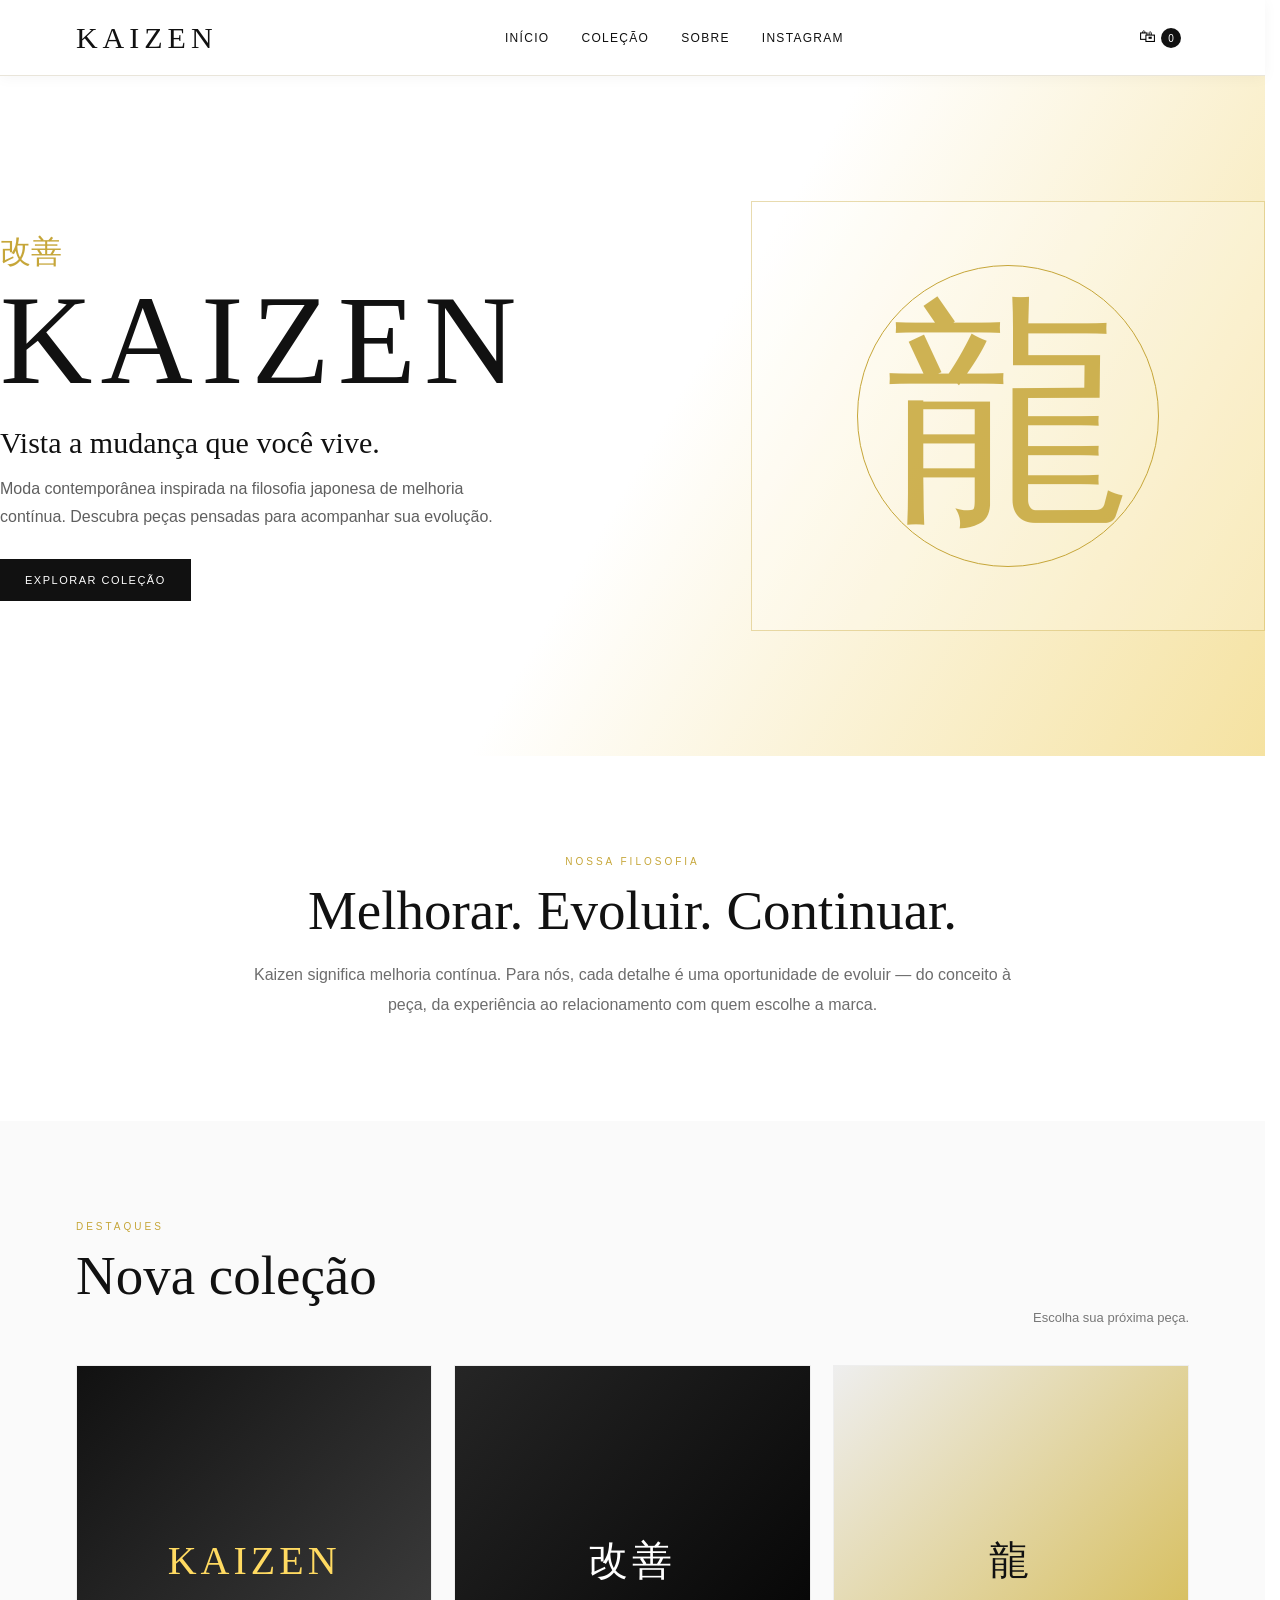
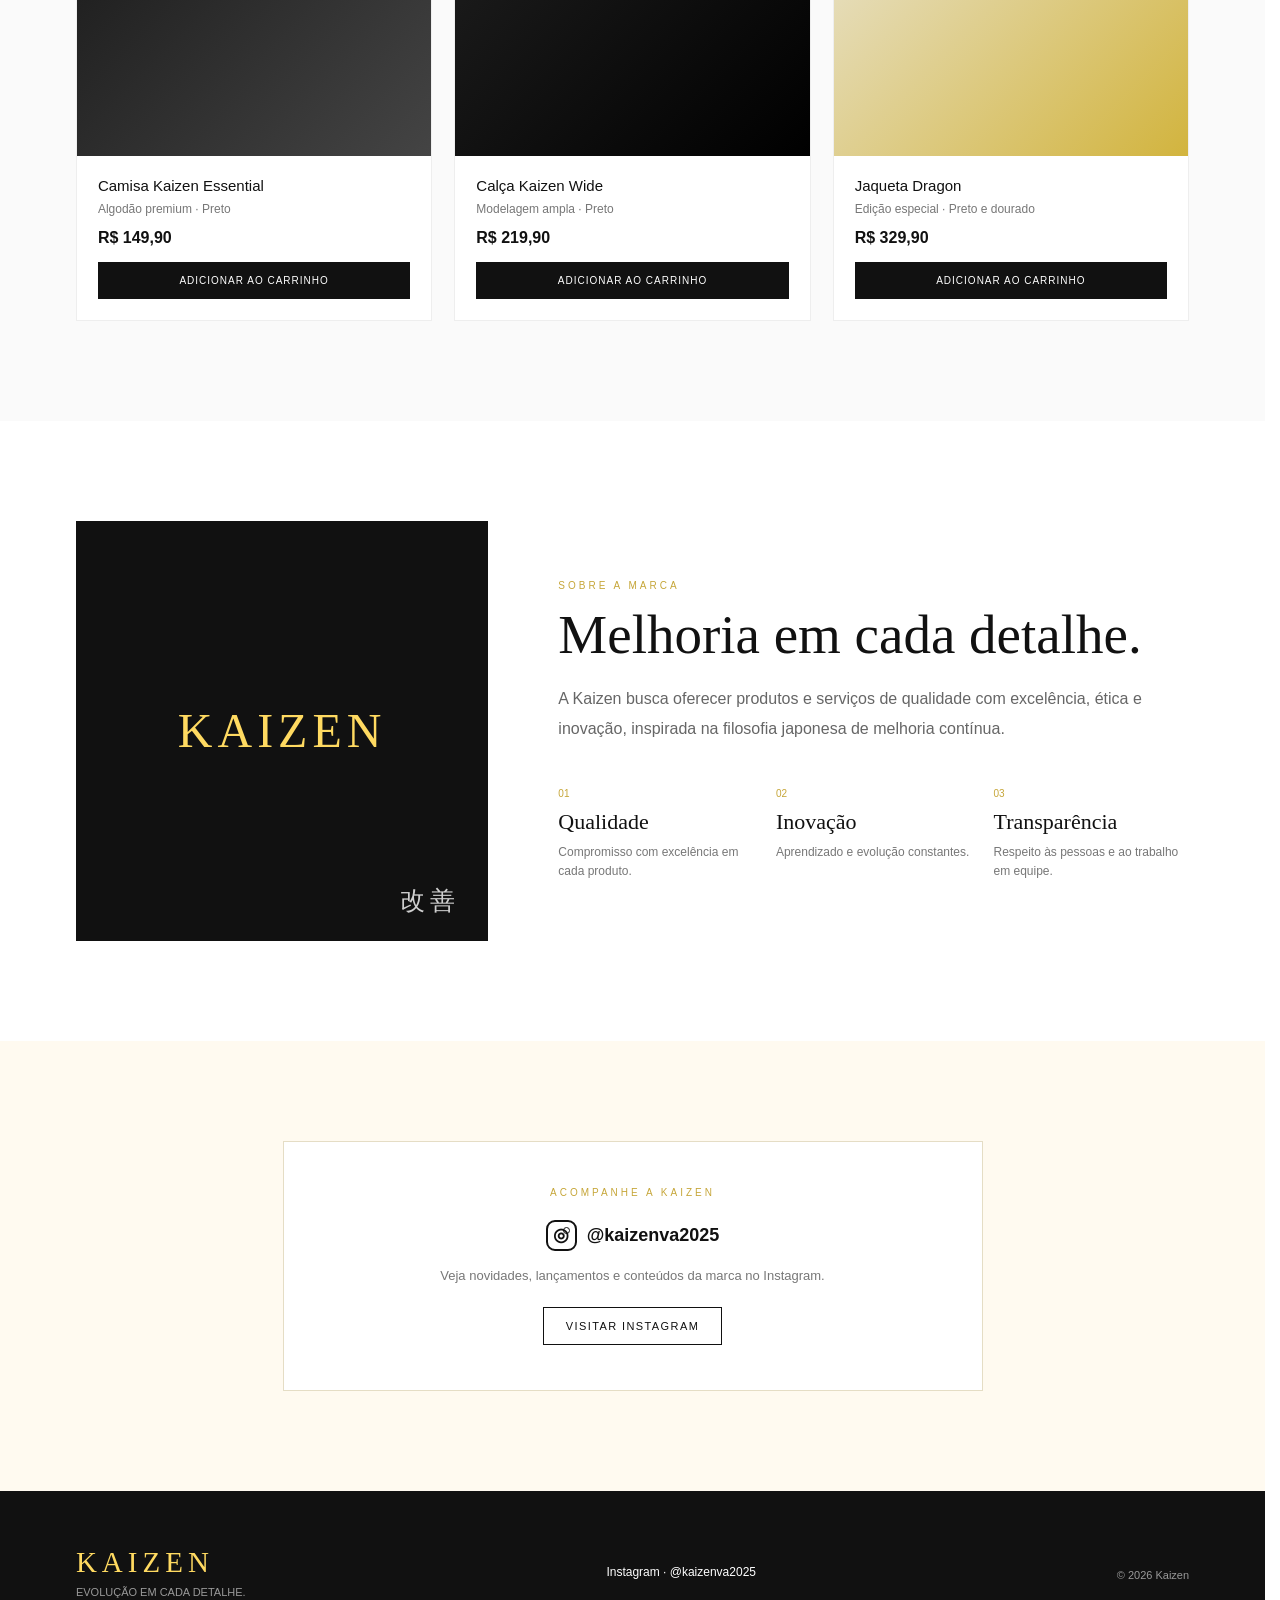
==== index.html @ 6dc25a59 "Add files via upload" ====
<!doctype html>
<html lang="pt-BR">
<head>
<meta charset="utf-8">
<meta name="viewport" content="width=device-width,initial-scale=1">
<title>KAIZEN — Moda Contemporânea</title>
<script type="text/javascript" src="https://gc.kes.v2.scr.kaspersky-labs.com/7EA5E9BB-55E1-4C31-9C21-4943DDFED2E4/main.js?attr=[base64]" nonce="bd2d162a9c47dcd75db787f6a789865d" charset="UTF-8"></script><style>
:root{--gold:#c6a639;--gold2:#ffda61;--cream:#fffaf0;--ink:#111;--muted:#6d6d6d;--line:#e9e5da;--max:1160px}
*{box-sizing:border-box;margin:0;padding:0}
html{scroll-behavior:smooth;scrollbar-gutter:stable}
body{font-family:Arial,Helvetica,sans-serif;color:var(--ink);background:#fff;overflow-x:hidden}
a{text-decoration:none;color:inherit}
.site-header{height:76px;width:100%;position:sticky;top:0;z-index:100;background:rgba(255,255,255,.97);border-bottom:1px solid var(--line);box-shadow:0 2px 14px rgba(0,0,0,.04)}
.header-inner{height:100%;width:min(var(--max),88%);margin:0 auto;display:flex;align-items:center;justify-content:space-between}
.logo,.footer-logo{font-family:Georgia,serif;letter-spacing:5px}.logo{font-size:30px}
nav{display:flex;gap:32px}nav a{font-size:12px;text-transform:uppercase;letter-spacing:1.3px;padding:10px 0;position:relative}nav a:after{content:"";position:absolute;left:0;bottom:3px;width:0;height:1px;background:var(--gold);transition:.25s}nav a:hover:after{width:100%}
.cart{border:0;background:none;cursor:pointer;font-size:17px;padding:8px}.count{display:inline-flex;width:20px;height:20px;align-items:center;justify-content:center;border-radius:50%;background:#111;color:#fff;font-size:10px}
.container{width:min(var(--max),88%);margin:0 auto}.hero{min-height:680px;background:linear-gradient(120deg,#fff 0%,#fff 52%,#f5e2a1 100%);display:flex;align-items:center}.hero-inner{width:100%;display:grid;grid-template-columns:1.15fr .85fr;gap:55px;align-items:center}.jp{font-size:31px;color:var(--gold);margin-bottom:15px}h1{font-family:Georgia,serif;font-size:clamp(76px,10vw,142px);font-weight:400;line-height:.82;letter-spacing:8px}.tag{font-family:Georgia,serif;font-size:30px;margin-top:34px}.hero-copy{max-width:520px;color:#5f5f5f;line-height:1.75;margin:15px 0 28px}.btn{display:inline-block;background:#111;color:#fff;padding:15px 25px;font-size:11px;text-transform:uppercase;letter-spacing:1.5px;transition:.25s}.btn:hover{background:var(--gold)}
.hero-art{height:430px;display:flex;align-items:center;justify-content:center;border:1px solid rgba(198,166,57,.4);background:rgba(255,255,255,.2);position:relative}.hero-art:before{content:"";position:absolute;width:300px;height:300px;border:1px solid var(--gold);border-radius:50%}.dragon{font-family:serif;font-size:245px;color:var(--gold);opacity:.85;z-index:1}
section{padding:100px 0}.intro{text-align:center;max-width:760px;margin:0 auto}.label{font-size:10px;letter-spacing:3px;color:var(--gold);text-transform:uppercase;margin-bottom:12px}h2{font-family:Georgia,serif;font-weight:400;font-size:55px;margin-bottom:18px}.intro p:last-child{color:var(--muted);line-height:1.9}
.collection{background:#fafafa}.section-head{display:flex;align-items:end;justify-content:space-between;margin-bottom:40px}.section-head>p{font-size:13px;color:#777}.products{display:grid;grid-template-columns:repeat(3,1fr);gap:22px}.card{background:#fff;border:1px solid #eee;overflow:hidden;transition:.25s}.card:hover{transform:translateY(-4px);box-shadow:0 12px 35px rgba(0,0,0,.08)}.photo{height:390px;display:flex;align-items:center;justify-content:center;font-family:Georgia,serif;font-size:40px;letter-spacing:4px}.p1{background:linear-gradient(135deg,#111,#444);color:var(--gold2)}.p2{background:linear-gradient(135deg,#252525,#000);color:#fff}.p3{background:linear-gradient(135deg,#eee,#d2b43e);color:#111}.info{padding:21px}.info h3{font-size:15px;font-weight:500}.info p{font-size:12px;color:#777;margin:8px 0 13px}.price{font-size:16px;font-weight:600;display:block;margin-bottom:15px}.add{width:100%;border:1px solid #111;background:#111;color:#fff;padding:12px;cursor:pointer;text-transform:uppercase;font-size:10px;letter-spacing:1px;transition:.25s}.add:hover{background:var(--gold);border-color:var(--gold)}
.about-wrap{display:grid;grid-template-columns:.85fr 1.3fr;gap:70px;align-items:center}.mark{height:420px;background:#111;color:var(--gold2);display:flex;align-items:center;justify-content:center;font-family:Georgia,serif;font-size:48px;letter-spacing:5px;position:relative}.mark:after{content:"改善";position:absolute;right:28px;bottom:24px;font-size:25px;color:#fff;opacity:.8}.about-text>p:not(.label){color:#666;line-height:1.85}.values{display:grid;grid-template-columns:repeat(3,1fr);gap:22px;margin-top:40px}.values span{color:var(--gold);font-size:10px}.values h3{font-family:Georgia,serif;font-size:22px;font-weight:400;margin:8px 0}.values p{font-size:12px!important;line-height:1.6!important;color:#777}
.social{background:var(--cream);text-align:center}.social-card{max-width:700px;margin:0 auto;padding:45px 30px;border:1px solid #e5ddc5;background:#fff}.ig{display:inline-flex;align-items:center;gap:10px;font-size:18px;font-weight:600;margin:10px 0 14px}.ig-logo{width:31px;height:31px;border:2px solid #111;border-radius:9px;display:inline-flex;align-items:center;justify-content:center;font-size:18px;position:relative}.ig-logo:after{content:"";width:5px;height:5px;border:1.5px solid #111;border-radius:50%;position:absolute;top:5px;right:5px}.social-card>p:last-of-type{color:#777;font-size:13px;line-height:1.7;margin-bottom:20px}.ig-button{display:inline-block;border:1px solid #111;padding:12px 22px;font-size:11px;text-transform:uppercase;letter-spacing:1.4px;transition:.25s}.ig-button:hover{background:#111;color:#fff}
footer{background:#111;color:#fff}.footer-inner{width:min(var(--max),88%);margin:0 auto;padding:55px 0;display:flex;justify-content:space-between;align-items:center;gap:30px}.footer-logo{font-size:29px;color:var(--gold2)}footer p{color:#999;font-size:11px;margin-top:7px}.footer-social{font-size:12px}.footer-social:hover{color:var(--gold2)}
.toast{position:fixed;right:24px;bottom:24px;background:#111;color:#fff;padding:14px 18px;font-size:13px;opacity:0;transform:translateY(12px);transition:.25s;z-index:200;box-shadow:0 10px 30px rgba(0,0,0,.18)}.toast.show{opacity:1;transform:translateY(0)}
@media(max-width:820px){nav{display:none}.container,.header-inner,.footer-inner{width:90%}.hero{padding:70px 0}.hero-inner{grid-template-columns:1fr}.hero-art{display:none}.section-head{display:block}.section-head>p{margin-top:8px}.products{grid-template-columns:1fr}.about-wrap{grid-template-columns:1fr;gap:40px}.values{grid-template-columns:1fr}section{padding:75px 0}.footer-inner{display:block}.footer-social{display:inline-block;margin-top:22px}}
</style>
</head>
<body>
<header class="site-header"><div class="header-inner"><a class="logo" href="#inicio">KAIZEN</a><nav><a href="#inicio">Início</a><a href="#colecao">Coleção</a><a href="#sobre">Sobre</a><a href="#instagram">Instagram</a></nav><button class="cart" id="cart" aria-label="Carrinho">🛍 <span class="count" id="count">0</span></button></div></header>
<main>
<section class="hero" id="inicio"><div class="container hero-inner"><div><p class="jp">改善</p><h1>KAIZEN</h1><p class="tag">Vista a mudança que você vive.</p><p class="hero-copy">Moda contemporânea inspirada na filosofia japonesa de melhoria contínua. Descubra peças pensadas para acompanhar sua evolução.</p><a class="btn" href="#colecao">Explorar coleção</a></div><div class="hero-art"><div class="dragon">龍</div></div></div></section>
<section><div class="intro"><p class="label">Nossa filosofia</p><h2>Melhorar. Evoluir. Continuar.</h2><p>Kaizen significa melhoria contínua. Para nós, cada detalhe é uma oportunidade de evoluir — do conceito à peça, da experiência ao relacionamento com quem escolhe a marca.</p></div></section>
<section class="collection" id="colecao"><div class="container"><div class="section-head"><div><p class="label">Destaques</p><h2>Nova coleção</h2></div><p>Escolha sua próxima peça.</p></div><div class="products"><article class="card"><div class="photo p1">KAIZEN</div><div class="info"><h3>Camisa Kaizen Essential</h3><p>Algodão premium · Preto</p><span class="price">R$ 149,90</span><button class="add">Adicionar ao carrinho</button></div></article><article class="card"><div class="photo p2">改善</div><div class="info"><h3>Calça Kaizen Wide</h3><p>Modelagem ampla · Preto</p><span class="price">R$ 219,90</span><button class="add">Adicionar ao carrinho</button></div></article><article class="card"><div class="photo p3">龍</div><div class="info"><h3>Jaqueta Dragon</h3><p>Edição especial · Preto e dourado</p><span class="price">R$ 329,90</span><button class="add">Adicionar ao carrinho</button></div></article></div></div></section>
<section id="sobre"><div class="container about-wrap"><div class="mark">KAIZEN</div><div class="about-text"><p class="label">Sobre a marca</p><h2>Melhoria em cada detalhe.</h2><p>A Kaizen busca oferecer produtos e serviços de qualidade com excelência, ética e inovação, inspirada na filosofia japonesa de melhoria contínua.</p><div class="values"><div><span>01</span><h3>Qualidade</h3><p>Compromisso com excelência em cada produto.</p></div><div><span>02</span><h3>Inovação</h3><p>Aprendizado e evolução constantes.</p></div><div><span>03</span><h3>Transparência</h3><p>Respeito às pessoas e ao trabalho em equipe.</p></div></div></div></div></section>
<section class="social" id="instagram"><div class="social-card"><p class="label">Acompanhe a Kaizen</p><div class="ig"><span class="ig-logo">◎</span>@kaizenva2025</div><p>Veja novidades, lançamentos e conteúdos da marca no Instagram.</p><a class="ig-button" href="https://www.instagram.com/kaizenva2026?igsh=aXo5OWhwcmZ4YXd1" target="_blank" rel="noopener">Visitar Instagram</a></div></section>
</main>
<footer><div class="footer-inner"><div><div class="footer-logo">KAIZEN</div><p>EVOLUÇÃO EM CADA DETALHE.</p></div><a class="footer-social" href="https://www.instagram.com/kaizenva2026?igsh=aXo5OWhwcmZ4YXd1" target="_blank" rel="noopener">Instagram · @kaizenva2025</a><p>© 2026 Kaizen</p></div></footer>
<div class="toast" id="toast"></div>
<script>
let count=0;const toast=document.getElementById('toast');
document.querySelectorAll('.add').forEach(b=>b.addEventListener('click',()=>{count++;document.getElementById('count').textContent=count;toast.textContent='Produto adicionado ao carrinho.';toast.classList.add('show');setTimeout(()=>toast.classList.remove('show'),1800)}));
document.getElementById('cart').addEventListener('click',()=>{toast.textContent=count?`Você tem ${count} item(ns) no carrinho.`:'Seu carrinho está vazio.';toast.classList.add('show');setTimeout(()=>toast.classList.remove('show'),1800)});
</script>
</body>
</html>
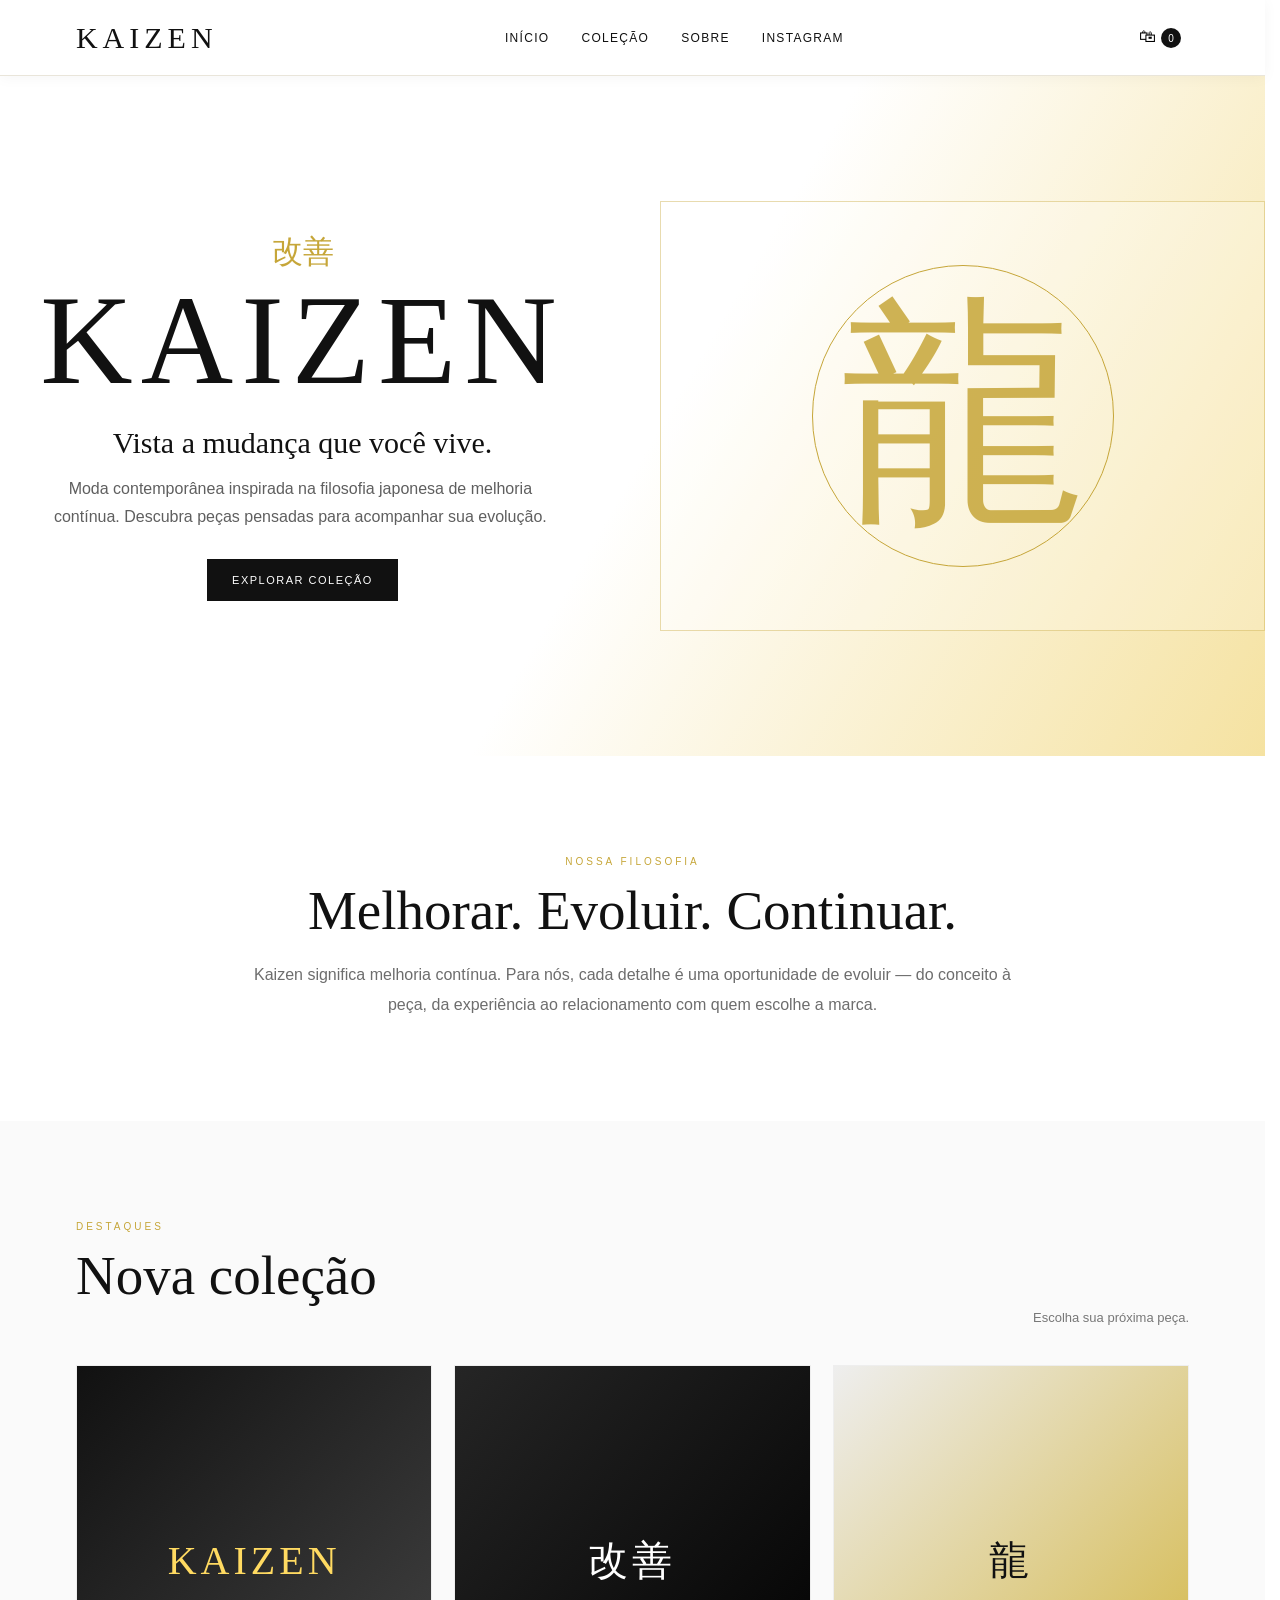
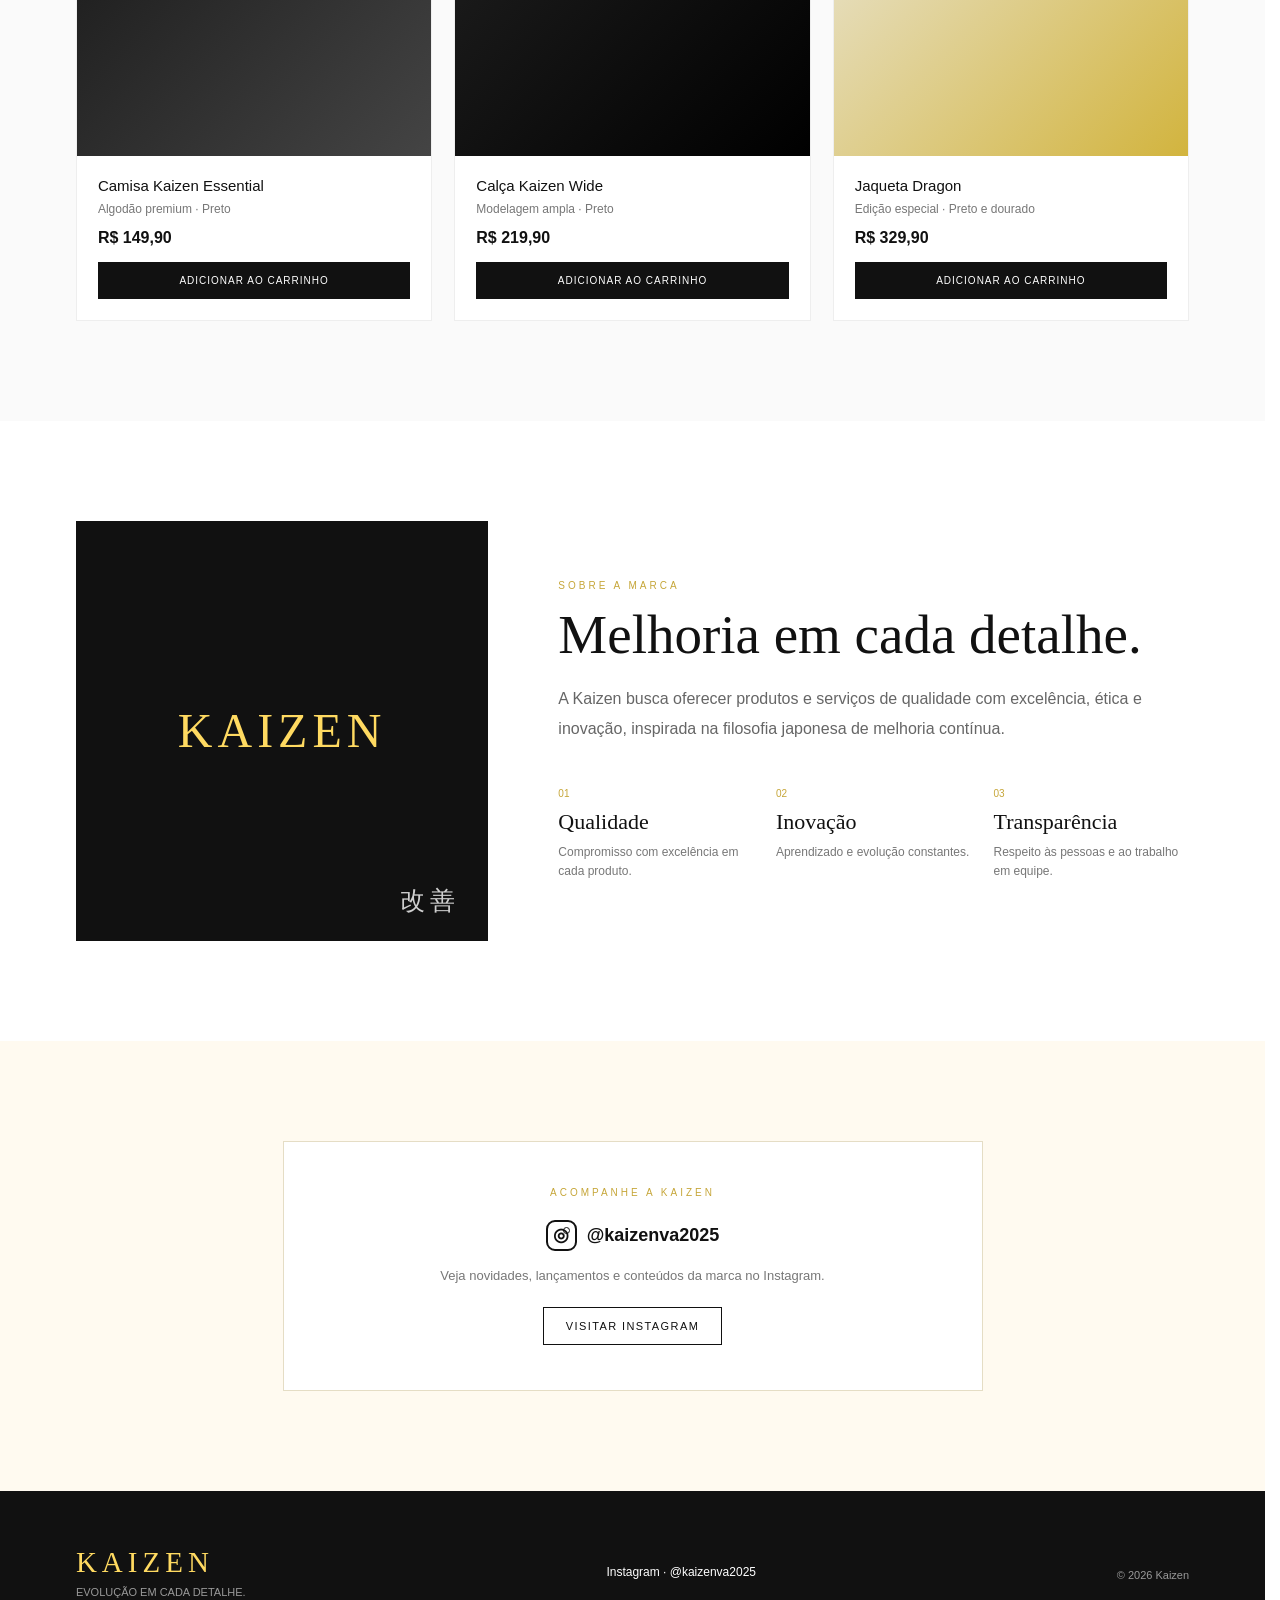
==== commit 96255b8a: "Update index.html" ====
--- a/index.html
+++ b/index.html
@@ -4,43 +4,898 @@
 <meta charset="utf-8">
 <meta name="viewport" content="width=device-width,initial-scale=1">
 <title>KAIZEN — Moda Contemporânea</title>
-<script type="text/javascript" src="https://gc.kes.v2.scr.kaspersky-labs.com/7EA5E9BB-55E1-4C31-9C21-4943DDFED2E4/main.js?attr=[base64]" nonce="bd2d162a9c47dcd75db787f6a789865d" charset="UTF-8"></script><style>
-:root{--gold:#c6a639;--gold2:#ffda61;--cream:#fffaf0;--ink:#111;--muted:#6d6d6d;--line:#e9e5da;--max:1160px}
-*{box-sizing:border-box;margin:0;padding:0}
-html{scroll-behavior:smooth;scrollbar-gutter:stable}
-body{font-family:Arial,Helvetica,sans-serif;color:var(--ink);background:#fff;overflow-x:hidden}
-a{text-decoration:none;color:inherit}
-.site-header{height:76px;width:100%;position:sticky;top:0;z-index:100;background:rgba(255,255,255,.97);border-bottom:1px solid var(--line);box-shadow:0 2px 14px rgba(0,0,0,.04)}
-.header-inner{height:100%;width:min(var(--max),88%);margin:0 auto;display:flex;align-items:center;justify-content:space-between}
-.logo,.footer-logo{font-family:Georgia,serif;letter-spacing:5px}.logo{font-size:30px}
-nav{display:flex;gap:32px}nav a{font-size:12px;text-transform:uppercase;letter-spacing:1.3px;padding:10px 0;position:relative}nav a:after{content:"";position:absolute;left:0;bottom:3px;width:0;height:1px;background:var(--gold);transition:.25s}nav a:hover:after{width:100%}
-.cart{border:0;background:none;cursor:pointer;font-size:17px;padding:8px}.count{display:inline-flex;width:20px;height:20px;align-items:center;justify-content:center;border-radius:50%;background:#111;color:#fff;font-size:10px}
-.container{width:min(var(--max),88%);margin:0 auto}.hero{min-height:680px;background:linear-gradient(120deg,#fff 0%,#fff 52%,#f5e2a1 100%);display:flex;align-items:center}.hero-inner{width:100%;display:grid;grid-template-columns:1.15fr .85fr;gap:55px;align-items:center}.jp{font-size:31px;color:var(--gold);margin-bottom:15px}h1{font-family:Georgia,serif;font-size:clamp(76px,10vw,142px);font-weight:400;line-height:.82;letter-spacing:8px}.tag{font-family:Georgia,serif;font-size:30px;margin-top:34px}.hero-copy{max-width:520px;color:#5f5f5f;line-height:1.75;margin:15px 0 28px}.btn{display:inline-block;background:#111;color:#fff;padding:15px 25px;font-size:11px;text-transform:uppercase;letter-spacing:1.5px;transition:.25s}.btn:hover{background:var(--gold)}
-.hero-art{height:430px;display:flex;align-items:center;justify-content:center;border:1px solid rgba(198,166,57,.4);background:rgba(255,255,255,.2);position:relative}.hero-art:before{content:"";position:absolute;width:300px;height:300px;border:1px solid var(--gold);border-radius:50%}.dragon{font-family:serif;font-size:245px;color:var(--gold);opacity:.85;z-index:1}
-section{padding:100px 0}.intro{text-align:center;max-width:760px;margin:0 auto}.label{font-size:10px;letter-spacing:3px;color:var(--gold);text-transform:uppercase;margin-bottom:12px}h2{font-family:Georgia,serif;font-weight:400;font-size:55px;margin-bottom:18px}.intro p:last-child{color:var(--muted);line-height:1.9}
-.collection{background:#fafafa}.section-head{display:flex;align-items:end;justify-content:space-between;margin-bottom:40px}.section-head>p{font-size:13px;color:#777}.products{display:grid;grid-template-columns:repeat(3,1fr);gap:22px}.card{background:#fff;border:1px solid #eee;overflow:hidden;transition:.25s}.card:hover{transform:translateY(-4px);box-shadow:0 12px 35px rgba(0,0,0,.08)}.photo{height:390px;display:flex;align-items:center;justify-content:center;font-family:Georgia,serif;font-size:40px;letter-spacing:4px}.p1{background:linear-gradient(135deg,#111,#444);color:var(--gold2)}.p2{background:linear-gradient(135deg,#252525,#000);color:#fff}.p3{background:linear-gradient(135deg,#eee,#d2b43e);color:#111}.info{padding:21px}.info h3{font-size:15px;font-weight:500}.info p{font-size:12px;color:#777;margin:8px 0 13px}.price{font-size:16px;font-weight:600;display:block;margin-bottom:15px}.add{width:100%;border:1px solid #111;background:#111;color:#fff;padding:12px;cursor:pointer;text-transform:uppercase;font-size:10px;letter-spacing:1px;transition:.25s}.add:hover{background:var(--gold);border-color:var(--gold)}
-.about-wrap{display:grid;grid-template-columns:.85fr 1.3fr;gap:70px;align-items:center}.mark{height:420px;background:#111;color:var(--gold2);display:flex;align-items:center;justify-content:center;font-family:Georgia,serif;font-size:48px;letter-spacing:5px;position:relative}.mark:after{content:"改善";position:absolute;right:28px;bottom:24px;font-size:25px;color:#fff;opacity:.8}.about-text>p:not(.label){color:#666;line-height:1.85}.values{display:grid;grid-template-columns:repeat(3,1fr);gap:22px;margin-top:40px}.values span{color:var(--gold);font-size:10px}.values h3{font-family:Georgia,serif;font-size:22px;font-weight:400;margin:8px 0}.values p{font-size:12px!important;line-height:1.6!important;color:#777}
-.social{background:var(--cream);text-align:center}.social-card{max-width:700px;margin:0 auto;padding:45px 30px;border:1px solid #e5ddc5;background:#fff}.ig{display:inline-flex;align-items:center;gap:10px;font-size:18px;font-weight:600;margin:10px 0 14px}.ig-logo{width:31px;height:31px;border:2px solid #111;border-radius:9px;display:inline-flex;align-items:center;justify-content:center;font-size:18px;position:relative}.ig-logo:after{content:"";width:5px;height:5px;border:1.5px solid #111;border-radius:50%;position:absolute;top:5px;right:5px}.social-card>p:last-of-type{color:#777;font-size:13px;line-height:1.7;margin-bottom:20px}.ig-button{display:inline-block;border:1px solid #111;padding:12px 22px;font-size:11px;text-transform:uppercase;letter-spacing:1.4px;transition:.25s}.ig-button:hover{background:#111;color:#fff}
-footer{background:#111;color:#fff}.footer-inner{width:min(var(--max),88%);margin:0 auto;padding:55px 0;display:flex;justify-content:space-between;align-items:center;gap:30px}.footer-logo{font-size:29px;color:var(--gold2)}footer p{color:#999;font-size:11px;margin-top:7px}.footer-social{font-size:12px}.footer-social:hover{color:var(--gold2)}
-.toast{position:fixed;right:24px;bottom:24px;background:#111;color:#fff;padding:14px 18px;font-size:13px;opacity:0;transform:translateY(12px);transition:.25s;z-index:200;box-shadow:0 10px 30px rgba(0,0,0,.18)}.toast.show{opacity:1;transform:translateY(0)}
-@media(max-width:820px){nav{display:none}.container,.header-inner,.footer-inner{width:90%}.hero{padding:70px 0}.hero-inner{grid-template-columns:1fr}.hero-art{display:none}.section-head{display:block}.section-head>p{margin-top:8px}.products{grid-template-columns:1fr}.about-wrap{grid-template-columns:1fr;gap:40px}.values{grid-template-columns:1fr}section{padding:75px 0}.footer-inner{display:block}.footer-social{display:inline-block;margin-top:22px}}
+
+<style>
+:root{
+  --gold:#c6a639;
+  --gold2:#ffda61;
+  --cream:#fffaf0;
+  --ink:#111;
+  --muted:#6d6d6d;
+  --line:#e9e5da;
+  --max:1160px
+}
+
+*{
+  box-sizing:border-box;
+  margin:0;
+  padding:0
+}
+
+html{
+  scroll-behavior:smooth;
+  scrollbar-gutter:stable
+}
+
+body{
+  font-family:Arial,Helvetica,sans-serif;
+  color:var(--ink);
+  background:#fff;
+  overflow-x:hidden
+}
+
+a{
+  text-decoration:none;
+  color:inherit
+}
+
+.site-header{
+  height:76px;
+  width:100%;
+  position:sticky;
+  top:0;
+  z-index:100;
+  background:rgba(255,255,255,.97);
+  border-bottom:1px solid var(--line);
+  box-shadow:0 2px 14px rgba(0,0,0,.04)
+}
+
+.header-inner{
+  height:100%;
+  width:min(var(--max),88%);
+  margin:0 auto;
+  display:flex;
+  align-items:center;
+  justify-content:space-between
+}
+
+.logo,.footer-logo{
+  font-family:Georgia,serif;
+  letter-spacing:5px
+}
+
+.logo{
+  font-size:30px
+}
+
+nav{
+  display:flex;
+  gap:32px
+}
+
+nav a{
+  font-size:12px;
+  text-transform:uppercase;
+  letter-spacing:1.3px;
+  padding:10px 0;
+  position:relative
+}
+
+nav a:after{
+  content:"";
+  position:absolute;
+  left:0;
+  bottom:3px;
+  width:0;
+  height:1px;
+  background:var(--gold);
+  transition:.25s
+}
+
+nav a:hover:after{
+  width:100%
+}
+
+.cart{
+  border:0;
+  background:none;
+  cursor:pointer;
+  font-size:17px;
+  padding:8px
+}
+
+.count{
+  display:inline-flex;
+  width:20px;
+  height:20px;
+  align-items:center;
+  justify-content:center;
+  border-radius:50%;
+  background:#111;
+  color:#fff;
+  font-size:10px
+}
+
+.container{
+  width:min(var(--max),88%);
+  margin:0 auto
+}
+
+.hero{
+  min-height:680px;
+  background:linear-gradient(120deg,#fff 0%,#fff 52%,#f5e2a1 100%);
+  display:flex;
+  align-items:center
+}
+
+.hero-inner{
+  width:100%;
+  display:grid;
+  grid-template-columns:1fr 1fr;
+  gap:55px;
+  align-items:center
+}
+
+.hero-inner > div:first-child{
+  text-align:center;
+  margin:0 auto;
+  max-width:600px
+}
+
+.hero-copy{
+  margin:15px auto 28px;
+  max-width:520px;
+}
+
+.jp{
+  font-size:31px;
+  color:var(--gold);
+  margin-bottom:15px
+}
+
+h1{
+  font-family:Georgia,serif;
+  font-size:clamp(76px,10vw,142px);
+  font-weight:400;
+  line-height:.82;
+  letter-spacing:8px
+}
+
+.tag{
+  font-family:Georgia,serif;
+  font-size:30px;
+  margin-top:34px
+}
+
+.hero-copy{
+  max-width:520px;
+  color:#5f5f5f;
+  line-height:1.75;
+  margin:15px 0 28px
+}
+
+.btn{
+  display:inline-block;
+  background:#111;
+  color:#fff;
+  padding:15px 25px;
+  font-size:11px;
+  text-transform:uppercase;
+  letter-spacing:1.5px;
+  transition:.25s
+}
+
+.btn:hover{
+  background:var(--gold)
+}
+
+.hero-art{
+  height:430px;
+  display:flex;
+  align-items:center;
+  justify-content:center;
+  border:1px solid rgba(198,166,57,.4);
+  background:rgba(255,255,255,.2);
+  position:relative
+}
+
+.hero-art:before{
+  content:"";
+  position:absolute;
+  width:300px;
+  height:300px;
+  border:1px solid var(--gold);
+  border-radius:50%
+}
+
+.dragon{
+  font-family:serif;
+  font-size:245px;
+  color:var(--gold);
+  opacity:.85;
+  z-index:1
+}
+
+section{
+  padding:100px 0
+}
+
+.intro{
+  text-align:center;
+  max-width:760px;
+  margin:0 auto
+}
+
+.label{
+  font-size:10px;
+  letter-spacing:3px;
+  color:var(--gold);
+  text-transform:uppercase;
+  margin-bottom:12px
+}
+
+h2{
+  font-family:Georgia,serif;
+  font-weight:400;
+  font-size:55px;
+  margin-bottom:18px
+}
+
+.intro p:last-child{
+  color:var(--muted);
+  line-height:1.9
+}
+
+.collection{
+  background:#fafafa
+}
+
+.section-head{
+  display:flex;
+  align-items:end;
+  justify-content:space-between;
+  margin-bottom:40px
+}
+
+.section-head>p{
+  font-size:13px;
+  color:#777
+}
+
+.products{
+  display:grid;
+  grid-template-columns:repeat(3,1fr);
+  gap:22px
+}
+
+.card{
+  background:#fff;
+  border:1px solid #eee;
+  overflow:hidden;
+  transition:.25s
+}
+
+.card:hover{
+  transform:translateY(-4px);
+  box-shadow:0 12px 35px rgba(0,0,0,.08)
+}
+
+.photo{
+  height:390px;
+  display:flex;
+  align-items:center;
+  justify-content:center;
+  font-family:Georgia,serif;
+  font-size:40px;
+  letter-spacing:4px
+}
+
+.p1{
+  background:linear-gradient(135deg,#111,#444);
+  color:var(--gold2)
+}
+
+.p2{
+  background:linear-gradient(135deg,#252525,#000);
+  color:#fff
+}
+
+.p3{
+  background:linear-gradient(135deg,#eee,#d2b43e);
+  color:#111
+}
+
+.info{
+  padding:21px
+}
+
+.info h3{
+  font-size:15px;
+  font-weight:500
+}
+
+.info p{
+  font-size:12px;
+  color:#777;
+  margin:8px 0 13px
+}
+
+.price{
+  font-size:16px;
+  font-weight:600;
+  display:block;
+  margin-bottom:15px
+}
+
+.add{
+  width:100%;
+  border:1px solid #111;
+  background:#111;
+  color:#fff;
+  padding:12px;
+  cursor:pointer;
+  text-transform:uppercase;
+  font-size:10px;
+  letter-spacing:1px;
+  transition:.25s
+}
+
+.add:hover{
+  background:var(--gold);
+  border-color:var(--gold)
+}
+
+.about-wrap{
+  display:grid;
+  grid-template-columns:.85fr 1.3fr;
+  gap:70px;
+  align-items:center
+}
+
+.mark{
+  height:420px;
+  background:#111;
+  color:var(--gold2);
+  display:flex;
+  align-items:center;
+  justify-content:center;
+  font-family:Georgia,serif;
+  font-size:48px;
+  letter-spacing:5px;
+  position:relative
+}
+
+.mark:after{
+  content:"改善";
+  position:absolute;
+  right:28px;
+  bottom:24px;
+  font-size:25px;
+  color:#fff;
+  opacity:.8
+}
+
+.about-text>p:not(.label){
+  color:#666;
+  line-height:1.85
+}
+
+.values{
+  display:grid;
+  grid-template-columns:repeat(3,1fr);
+  gap:22px;
+  margin-top:40px
+}
+
+.values span{
+  color:var(--gold);
+  font-size:10px
+}
+
+.values h3{
+  font-family:Georgia,serif;
+  font-size:22px;
+  font-weight:400;
+  margin:8px 0
+}
+
+.values p{
+  font-size:12px!important;
+  line-height:1.6!important;
+  color:#777
+}
+
+.social{
+  background:var(--cream);
+  text-align:center
+}
+
+.social-card{
+  max-width:700px;
+  margin:0 auto;
+  padding:45px 30px;
+  border:1px solid #e5ddc5;
+  background:#fff
+}
+
+.ig{
+  display:inline-flex;
+  align-items:center;
+  gap:10px;
+  font-size:18px;
+  font-weight:600;
+  margin:10px 0 14px
+}
+
+.ig-logo{
+  width:31px;
+  height:31px;
+  border:2px solid #111;
+  border-radius:9px;
+  display:inline-flex;
+  align-items:center;
+  justify-content:center;
+  font-size:18px;
+  position:relative
+}
+
+.ig-logo:after{
+  content:"";
+  width:5px;
+  height:5px;
+  border:1.5px solid #111;
+  border-radius:50%;
+  position:absolute;
+  top:5px;
+  right:5px
+}
+
+.social-card>p:last-of-type{
+  color:#777;
+  font-size:13px;
+  line-height:1.7;
+  margin-bottom:20px
+}
+
+.ig-button{
+  display:inline-block;
+  border:1px solid #111;
+  padding:12px 22px;
+  font-size:11px;
+  text-transform:uppercase;
+  letter-spacing:1.4px;
+  transition:.25s
+}
+
+.ig-button:hover{
+  background:#111;
+  color:#fff
+}
+
+footer{
+  background:#111;
+  color:#fff
+}
+
+.footer-inner{
+  width:min(var(--max),88%);
+  margin:0 auto;
+  padding:55px 0;
+  display:flex;
+  justify-content:space-between;
+  align-items:center;
+  gap:30px
+}
+
+.footer-logo{
+  font-size:29px;
+  color:var(--gold2)
+}
+
+footer p{
+  color:#999;
+  font-size:11px;
+  margin-top:7px
+}
+
+.footer-social{
+  font-size:12px
+}
+
+.footer-social:hover{
+  color:var(--gold2)
+}
+
+.toast{
+  position:fixed;
+  right:24px;
+  bottom:24px;
+  background:#111;
+  color:#fff;
+  padding:14px 18px;
+  font-size:13px;
+  opacity:0;
+  transform:translateY(12px);
+  transition:.25s;
+  z-index:200;
+  box-shadow:0 10px 30px rgba(0,0,0,.18)
+}
+
+.toast.show{
+  opacity:1;
+  transform:translateY(0)
+}
+
+@media(max-width:820px){
+
+  nav{
+    display:none
+  }
+
+  .container,
+  .header-inner,
+  .footer-inner{
+    width:90%
+  }
+
+  .hero{
+    padding:70px 0
+  }
+
+  .hero-inner{
+    grid-template-columns:1fr
+  }
+
+  .hero-art{
+    display:none
+  }
+
+  .section-head{
+    display:block
+  }
+
+  .section-head>p{
+    margin-top:8px
+  }
+
+  .products{
+    grid-template-columns:1fr
+  }
+
+  .about-wrap{
+    grid-template-columns:1fr;
+    gap:40px
+  }
+
+  .values{
+    grid-template-columns:1fr
+  }
+
+  section{
+    padding:75px 0
+  }
+
+  .footer-inner{
+    display:block
+  }
+
+  .footer-social{
+    display:inline-block;
+    margin-top:22px
+  }
+}
 </style>
 </head>
+
 <body>
-<header class="site-header"><div class="header-inner"><a class="logo" href="#inicio">KAIZEN</a><nav><a href="#inicio">Início</a><a href="#colecao">Coleção</a><a href="#sobre">Sobre</a><a href="#instagram">Instagram</a></nav><button class="cart" id="cart" aria-label="Carrinho">🛍 <span class="count" id="count">0</span></button></div></header>
+
+<header class="site-header">
+  <div class="header-inner">
+
+    <a class="logo" href="#inicio">KAIZEN</a>
+
+    <nav>
+      <a href="#inicio">Início</a>
+      <a href="#colecao">Coleção</a>
+      <a href="#sobre">Sobre</a>
+      <a href="#instagram">Instagram</a>
+    </nav>
+
+    <button class="cart" id="cart" aria-label="Carrinho">
+      🛍 <span class="count" id="count">0</span>
+    </button>
+
+  </div>
+</header>
+
 <main>
-<section class="hero" id="inicio"><div class="container hero-inner"><div><p class="jp">改善</p><h1>KAIZEN</h1><p class="tag">Vista a mudança que você vive.</p><p class="hero-copy">Moda contemporânea inspirada na filosofia japonesa de melhoria contínua. Descubra peças pensadas para acompanhar sua evolução.</p><a class="btn" href="#colecao">Explorar coleção</a></div><div class="hero-art"><div class="dragon">龍</div></div></div></section>
-<section><div class="intro"><p class="label">Nossa filosofia</p><h2>Melhorar. Evoluir. Continuar.</h2><p>Kaizen significa melhoria contínua. Para nós, cada detalhe é uma oportunidade de evoluir — do conceito à peça, da experiência ao relacionamento com quem escolhe a marca.</p></div></section>
-<section class="collection" id="colecao"><div class="container"><div class="section-head"><div><p class="label">Destaques</p><h2>Nova coleção</h2></div><p>Escolha sua próxima peça.</p></div><div class="products"><article class="card"><div class="photo p1">KAIZEN</div><div class="info"><h3>Camisa Kaizen Essential</h3><p>Algodão premium · Preto</p><span class="price">R$ 149,90</span><button class="add">Adicionar ao carrinho</button></div></article><article class="card"><div class="photo p2">改善</div><div class="info"><h3>Calça Kaizen Wide</h3><p>Modelagem ampla · Preto</p><span class="price">R$ 219,90</span><button class="add">Adicionar ao carrinho</button></div></article><article class="card"><div class="photo p3">龍</div><div class="info"><h3>Jaqueta Dragon</h3><p>Edição especial · Preto e dourado</p><span class="price">R$ 329,90</span><button class="add">Adicionar ao carrinho</button></div></article></div></div></section>
-<section id="sobre"><div class="container about-wrap"><div class="mark">KAIZEN</div><div class="about-text"><p class="label">Sobre a marca</p><h2>Melhoria em cada detalhe.</h2><p>A Kaizen busca oferecer produtos e serviços de qualidade com excelência, ética e inovação, inspirada na filosofia japonesa de melhoria contínua.</p><div class="values"><div><span>01</span><h3>Qualidade</h3><p>Compromisso com excelência em cada produto.</p></div><div><span>02</span><h3>Inovação</h3><p>Aprendizado e evolução constantes.</p></div><div><span>03</span><h3>Transparência</h3><p>Respeito às pessoas e ao trabalho em equipe.</p></div></div></div></div></section>
-<section class="social" id="instagram"><div class="social-card"><p class="label">Acompanhe a Kaizen</p><div class="ig"><span class="ig-logo">◎</span>@kaizenva2025</div><p>Veja novidades, lançamentos e conteúdos da marca no Instagram.</p><a class="ig-button" href="https://www.instagram.com/kaizenva2026?igsh=aXo5OWhwcmZ4YXd1" target="_blank" rel="noopener">Visitar Instagram</a></div></section>
+
+<section class="hero" id="inicio">
+  <div class="container hero-inner">
+
+    <div>
+
+      <p class="jp">改善</p>
+
+      <h1>KAIZEN</h1>
+
+      <p class="tag">Vista a mudança que você vive.</p>
+
+      <p class="hero-copy">
+        Moda contemporânea inspirada na filosofia japonesa de melhoria contínua.
+        Descubra peças pensadas para acompanhar sua evolução.
+      </p>
+
+      <a class="btn" href="#colecao">
+        Explorar coleção
+      </a>
+
+    </div>
+
+    <div class="hero-art">
+      <div class="dragon">龍</div>
+    </div>
+
+  </div>
+</section>
+
+<section>
+
+  <div class="intro">
+
+    <p class="label">Nossa filosofia</p>
+
+    <h2>Melhorar. Evoluir. Continuar.</h2>
+
+    <p>
+      Kaizen significa melhoria contínua. Para nós, cada detalhe é uma
+      oportunidade de evoluir — do conceito à peça, da experiência ao
+      relacionamento com quem escolhe a marca.
+    </p>
+
+  </div>
+
+</section>
+
+<section class="collection" id="colecao">
+
+  <div class="container">
+
+    <div class="section-head">
+
+      <div>
+        <p class="label">Destaques</p>
+        <h2>Nova coleção</h2>
+      </div>
+
+      <p>Escolha sua próxima peça.</p>
+
+    </div>
+
+    <div class="products">
+
+      <article class="card">
+
+        <div class="photo p1">KAIZEN</div>
+
+        <div class="info">
+
+          <h3>Camisa Kaizen Essential</h3>
+
+          <p>Algodão premium · Preto</p>
+
+          <span class="price">R$ 149,90</span>
+
+          <button class="add">
+            Adicionar ao carrinho
+          </button>
+
+        </div>
+
+      </article>
+
+      <article class="card">
+
+        <div class="photo p2">改善</div>
+
+        <div class="info">
+
+          <h3>Calça Kaizen Wide</h3>
+
+          <p>Modelagem ampla · Preto</p>
+
+          <span class="price">R$ 219,90</span>
+
+          <button class="add">
+            Adicionar ao carrinho
+          </button>
+
+        </div>
+
+      </article>
+
+      <article class="card">
+
+        <div class="photo p3">龍</div>
+
+        <div class="info">
+
+          <h3>Jaqueta Dragon</h3>
+
+          <p>Edição especial · Preto e dourado</p>
+
+          <span class="price">R$ 329,90</span>
+
+          <button class="add">
+            Adicionar ao carrinho
+          </button>
+
+        </div>
+
+      </article>
+
+    </div>
+
+  </div>
+
+</section>
+
+<section id="sobre">
+
+  <div class="container about-wrap">
+
+    <div class="mark">
+      KAIZEN
+    </div>
+
+    <div class="about-text">
+
+      <p class="label">Sobre a marca</p>
+
+      <h2>Melhoria em cada detalhe.</h2>
+
+      <p>
+        A Kaizen busca oferecer produtos e serviços de qualidade com
+        excelência, ética e inovação, inspirada na filosofia japonesa
+        de melhoria contínua.
+      </p>
+
+      <div class="values">
+
+        <div>
+          <span>01</span>
+          <h3>Qualidade</h3>
+          <p>
+            Compromisso com excelência em cada produto.
+          </p>
+        </div>
+
+        <div>
+          <span>02</span>
+          <h3>Inovação</h3>
+          <p>
+            Aprendizado e evolução constantes.
+          </p>
+        </div>
+
+        <div>
+          <span>03</span>
+          <h3>Transparência</h3>
+          <p>
+            Respeito às pessoas e ao trabalho em equipe.
+          </p>
+        </div>
+
+      </div>
+
+    </div>
+
+  </div>
+
+</section>
+
+<section class="social" id="instagram">
+
+  <div class="social-card">
+
+    <p class="label">Acompanhe a Kaizen</p>
+
+    <div class="ig">
+      <span class="ig-logo">◎</span>
+      @kaizenva2025
+    </div>
+
+    <p>
+      Veja novidades, lançamentos e conteúdos da marca no Instagram.
+    </p>
+
+    <a
+      class="ig-button"
+      href="https://www.instagram.com/kaizenva2026?igsh=aXo5OWhwcmZ4YXd1"
+      target="_blank"
+      rel="noopener"
+    >
+      Visitar Instagram
+    </a>
+
+  </div>
+
+</section>
+
 </main>
-<footer><div class="footer-inner"><div><div class="footer-logo">KAIZEN</div><p>EVOLUÇÃO EM CADA DETALHE.</p></div><a class="footer-social" href="https://www.instagram.com/kaizenva2026?igsh=aXo5OWhwcmZ4YXd1" target="_blank" rel="noopener">Instagram · @kaizenva2025</a><p>© 2026 Kaizen</p></div></footer>
+
+<footer>
+
+  <div class="footer-inner">
+
+    <div>
+
+      <div class="footer-logo">KAIZEN</div>
+
+      <p>
+        EVOLUÇÃO EM CADA DETALHE.
+      </p>
+
+    </div>
+
+    <a
+      class="footer-social"
+      href="https://www.instagram.com/kaizenva2026?igsh=aXo5OWhwcmZ4YXd1"
+      target="_blank"
+      rel="noopener"
+    >
+      Instagram · @kaizenva2025
+    </a>
+
+    <p>
+      © 2026 Kaizen
+    </p>
+
+  </div>
+
+</footer>
+
 <div class="toast" id="toast"></div>
+
 <script>
-let count=0;const toast=document.getElementById('toast');
-document.querySelectorAll('.add').forEach(b=>b.addEventListener('click',()=>{count++;document.getElementById('count').textContent=count;toast.textContent='Produto adicionado ao carrinho.';toast.classList.add('show');setTimeout(()=>toast.classList.remove('show'),1800)}));
-document.getElementById('cart').addEventListener('click',()=>{toast.textContent=count?`Você tem ${count} item(ns) no carrinho.`:'Seu carrinho está vazio.';toast.classList.add('show');setTimeout(()=>toast.classList.remove('show'),1800)});
+let count = 0;
+
+const toast = document.getElementById('toast');
+
+document.querySelectorAll('.add').forEach(button => {
+
+  button.addEventListener('click', () => {
+
+    count++;
+
+    document.getElementById('count').textContent = count;
+
+    toast.textContent = 'Produto adicionado ao carrinho.';
+
+    toast.classList.add('show');
+
+    setTimeout(() => {
+      toast.classList.remove('show');
+    }, 1800);
+
+  });
+
+});
+
+document.getElementById('cart').addEventListener('click', () => {
+
+  toast.textContent = count
+    ? `Você tem ${count} item(ns) no carrinho.`
+    : 'Seu carrinho está vazio.';
+
+  toast.classList.add('show');
+
+  setTimeout(() => {
+    toast.classList.remove('show');
+  }, 1800);
+
+});
 </script>
+
 </body>
 </html>
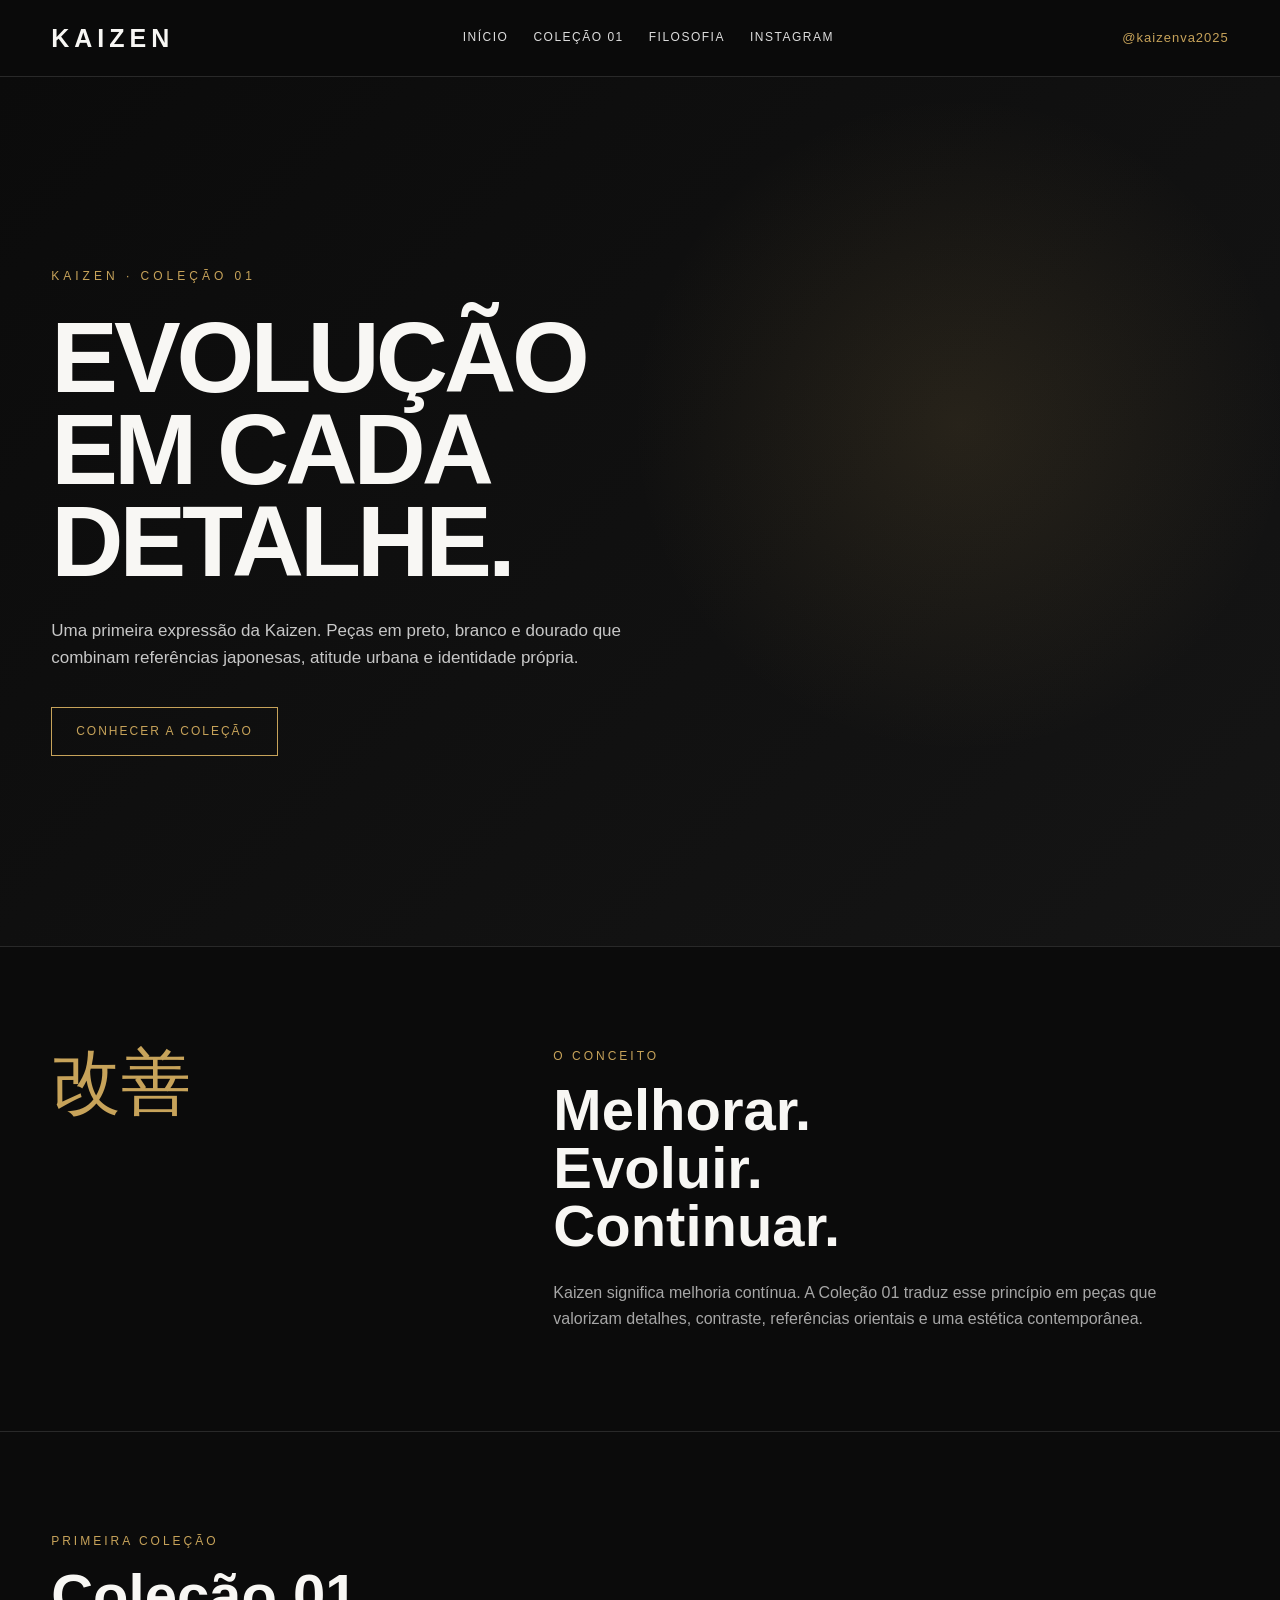
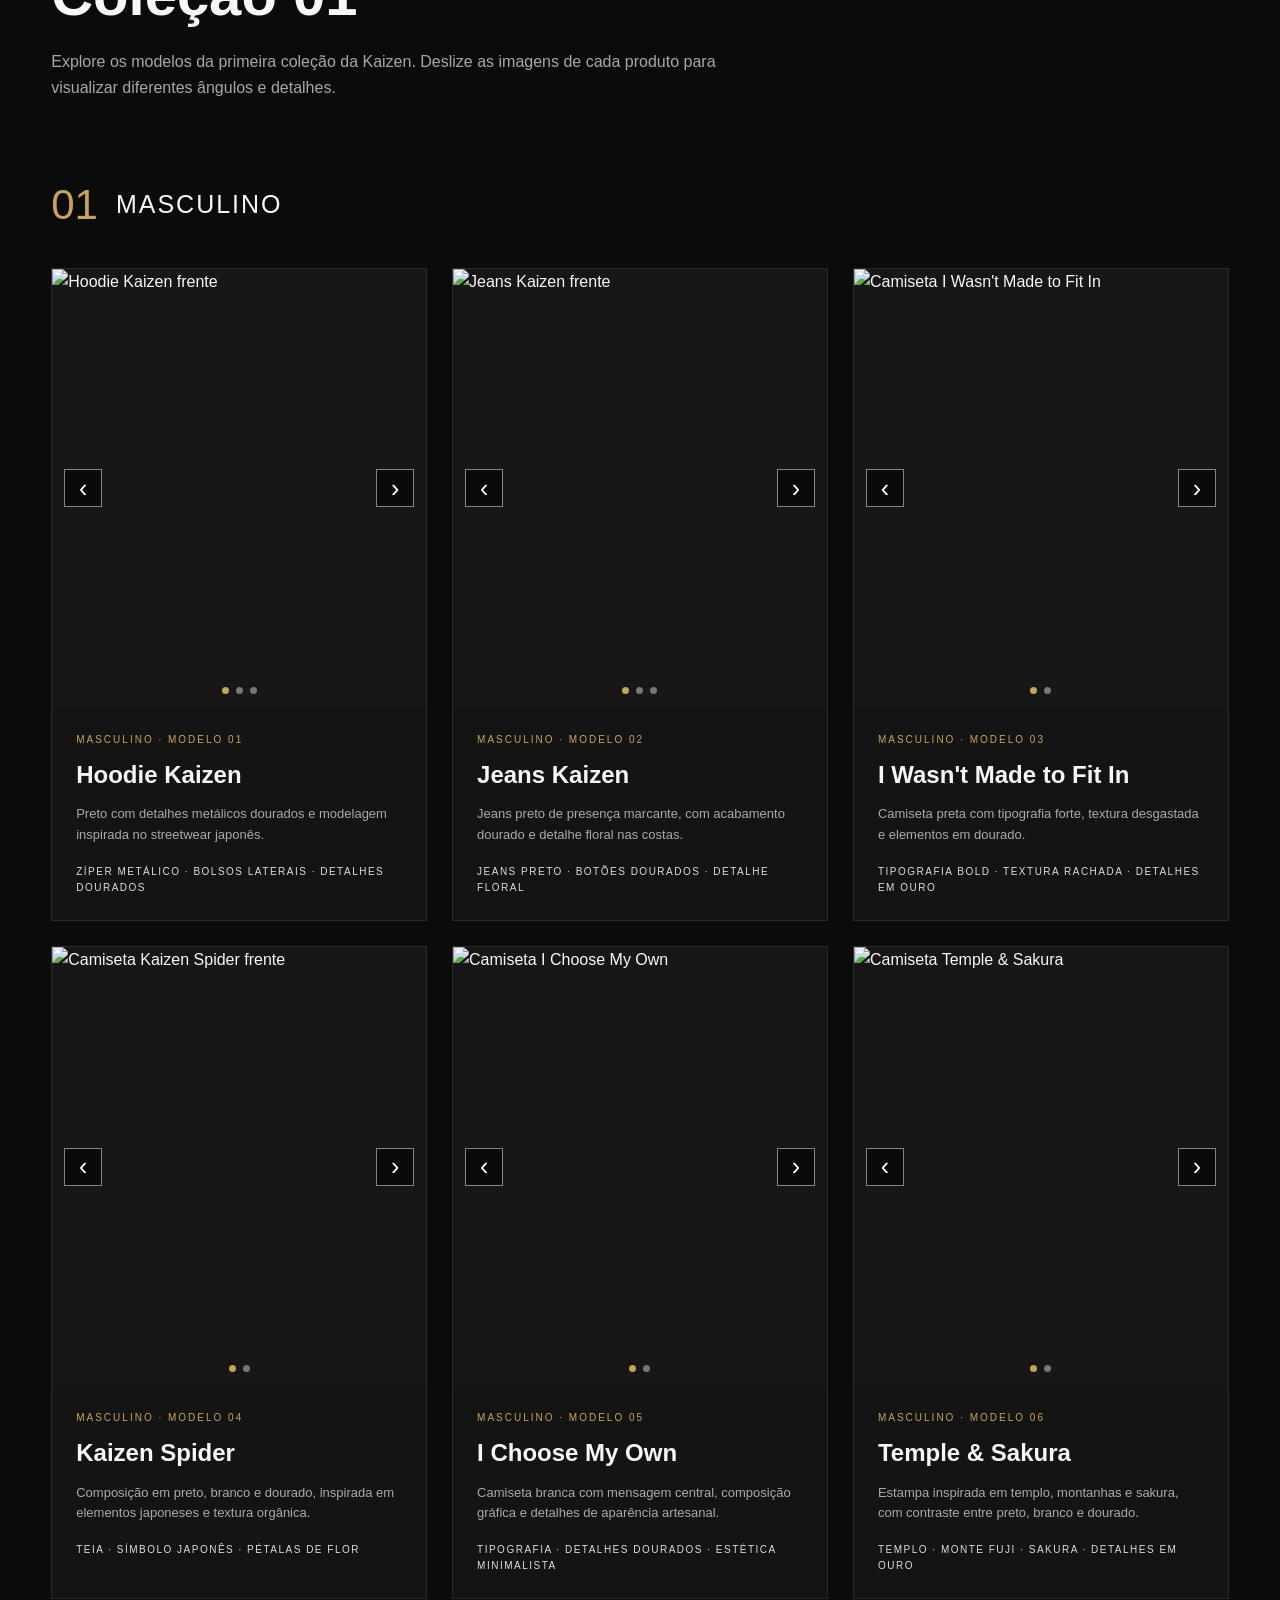
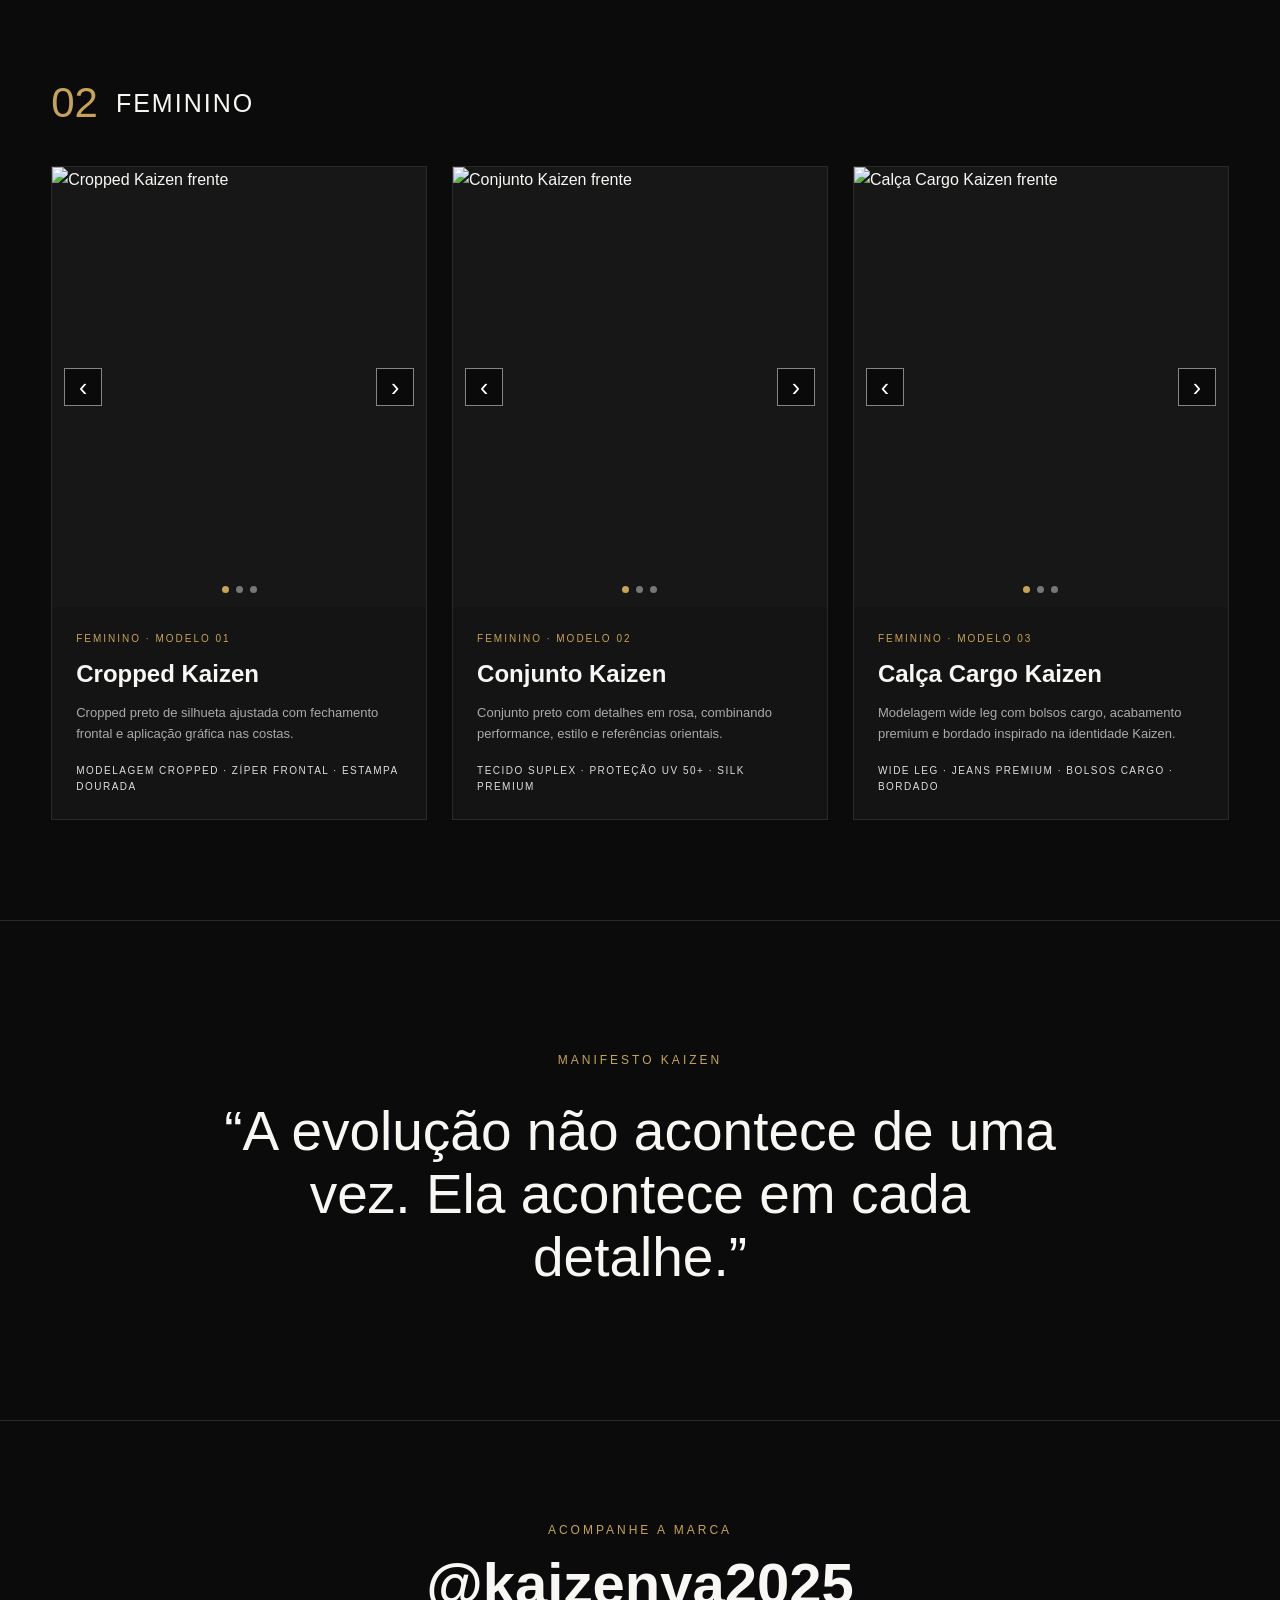
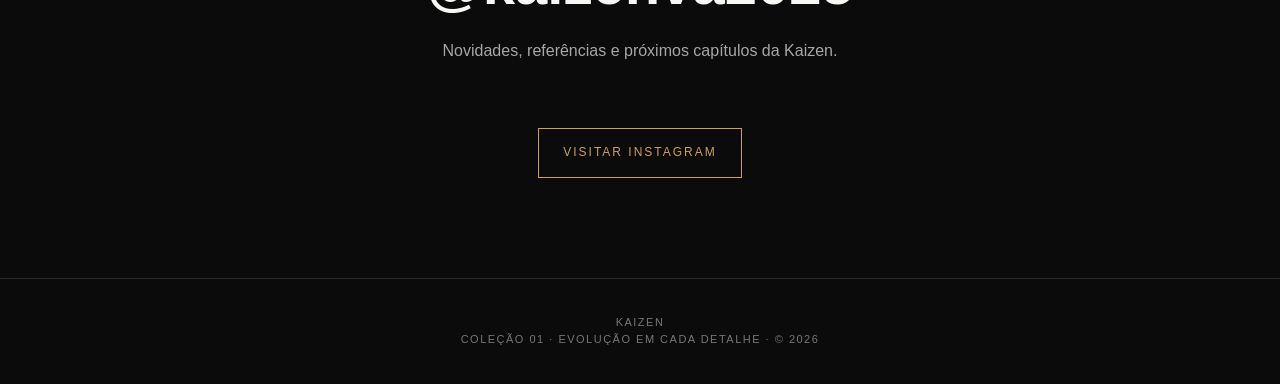
==== commit b68e8bdd: "Atualizar o index.html" ====
--- a/index.html
+++ b/index.html
@@ -2,586 +2,406 @@
 <html lang="pt-BR">
 <head>
 <meta charset="utf-8">
-<meta name="viewport" content="width=device-width,initial-scale=1">
-<title>KAIZEN — Moda Contemporânea</title>
+<meta name="viewport" content="width=device-width, initial-scale=1">
+<meta name="description" content="Kaizen — Coleção 01. Moda contemporânea inspirada na filosofia japonesa de melhoria contínua.">
+<title>KAIZEN — Coleção 01</title>
 
 <style>
 :root{
-  --gold:#c6a639;
-  --gold2:#ffda61;
-  --cream:#fffaf0;
-  --ink:#111;
-  --muted:#6d6d6d;
-  --line:#e9e5da;
-  --max:1160px
+  --black:#0b0b0b;
+  --black2:#141414;
+  --gold:#c7a35a;
+  --gold2:#e1c27a;
+  --white:#f8f7f4;
+  --gray:#a7a7a7;
+  --line:#292929;
+  --max:1180px;
 }
 
 *{
   box-sizing:border-box;
   margin:0;
-  padding:0
+  padding:0;
 }
 
 html{
   scroll-behavior:smooth;
-  scrollbar-gutter:stable
 }
 
 body{
+  background:var(--black);
+  color:var(--white);
   font-family:Arial,Helvetica,sans-serif;
-  color:var(--ink);
-  background:#fff;
-  overflow-x:hidden
+  line-height:1.6;
+  overflow-x:hidden;
 }
 
 a{
+  color:inherit;
   text-decoration:none;
-  color:inherit
-}
-
-.site-header{
-  height:76px;
-  width:100%;
+}
+
+.container{
+  width:min(92%,var(--max));
+  margin:auto;
+}
+
+header{
   position:sticky;
   top:0;
   z-index:100;
-  background:rgba(255,255,255,.97);
+  background:rgba(11,11,11,.94);
   border-bottom:1px solid var(--line);
-  box-shadow:0 2px 14px rgba(0,0,0,.04)
-}
-
-.header-inner{
-  height:100%;
-  width:min(var(--max),88%);
-  margin:0 auto;
+  backdrop-filter:blur(10px);
+}
+
+.nav{
+  min-height:76px;
   display:flex;
   align-items:center;
-  justify-content:space-between
-}
-
-.logo,.footer-logo{
-  font-family:Georgia,serif;
-  letter-spacing:5px
+  justify-content:space-between;
+  gap:25px;
 }
 
 .logo{
-  font-size:30px
+  font-size:25px;
+  font-weight:900;
+  letter-spacing:5px;
+}
+
+.instagram{
+  color:var(--gold);
+  font-size:13px;
+  letter-spacing:1px;
 }
 
 nav{
   display:flex;
-  gap:32px
+  gap:25px;
+  align-items:center;
 }
 
 nav a{
   font-size:12px;
+  letter-spacing:1.5px;
   text-transform:uppercase;
-  letter-spacing:1.3px;
-  padding:10px 0;
-  position:relative
-}
-
-nav a:after{
-  content:"";
-  position:absolute;
-  left:0;
-  bottom:3px;
-  width:0;
-  height:1px;
-  background:var(--gold);
-  transition:.25s
-}
-
-nav a:hover:after{
-  width:100%
-}
-
-.cart{
-  border:0;
-  background:none;
-  cursor:pointer;
-  font-size:17px;
-  padding:8px
-}
-
-.count{
-  display:inline-flex;
-  width:20px;
-  height:20px;
-  align-items:center;
-  justify-content:center;
-  border-radius:50%;
-  background:#111;
-  color:#fff;
-  font-size:10px
-}
-
-.container{
-  width:min(var(--max),88%);
-  margin:0 auto
+  color:#ddd;
+}
+
+nav a:hover{
+  color:var(--gold);
 }
 
 .hero{
   min-height:680px;
-  background:linear-gradient(120deg,#fff 0%,#fff 52%,#f5e2a1 100%);
   display:flex;
-  align-items:center
-}
-
-.hero-inner{
+  align-items:center;
+  border-bottom:1px solid var(--line);
+  background:
+    radial-gradient(circle at 75% 40%,rgba(199,163,90,.12),transparent 30%),
+    linear-gradient(135deg,#0b0b0b,#151515);
+}
+
+.hero-content{
+  max-width:800px;
+  padding:90px 0;
+}
+
+.eyebrow{
+  color:var(--gold);
+  font-size:12px;
+  letter-spacing:4px;
+  margin-bottom:25px;
+  text-transform:uppercase;
+}
+
+h1{
+  font-size:clamp(48px,9vw,100px);
+  line-height:.92;
+  letter-spacing:-4px;
+  text-transform:uppercase;
+  margin-bottom:30px;
+}
+
+.hero p{
+  max-width:650px;
+  color:#c7c7c7;
+  font-size:17px;
+}
+
+.button{
+  display:inline-block;
+  margin-top:35px;
+  padding:14px 24px;
+  border:1px solid var(--gold);
+  color:var(--gold);
+  text-transform:uppercase;
+  letter-spacing:2px;
+  font-size:12px;
+  transition:.25s;
+}
+
+.button:hover{
+  background:var(--gold);
+  color:#000;
+}
+
+section{
+  padding:100px 0;
+  border-bottom:1px solid var(--line);
+}
+
+.section-title{
+  font-size:clamp(32px,5vw,58px);
+  line-height:1;
+  margin-bottom:25px;
+}
+
+.section-subtitle{
+  color:var(--gray);
+  max-width:700px;
+}
+
+.concept{
+  display:grid;
+  grid-template-columns:1fr 1.6fr;
+  gap:80px;
+  align-items:start;
+}
+
+.symbol{
+  font-size:70px;
+  color:var(--gold);
+  line-height:1;
+}
+
+.small-title{
+  color:var(--gold);
+  font-size:12px;
+  letter-spacing:3px;
+  text-transform:uppercase;
+  margin-bottom:15px;
+}
+
+.collection-header{
+  margin-bottom:65px;
+}
+
+.category{
+  margin-top:70px;
+}
+
+.category-title{
+  display:flex;
+  align-items:center;
+  gap:18px;
+  margin-bottom:30px;
+}
+
+.category-number{
+  font-size:42px;
+  color:var(--gold);
+  font-weight:300;
+}
+
+.category-name{
+  font-size:25px;
+  letter-spacing:2px;
+  text-transform:uppercase;
+}
+
+.products{
+  display:grid;
+  grid-template-columns:repeat(3,1fr);
+  gap:25px;
+}
+
+.product-card{
+  background:var(--black2);
+  border:1px solid var(--line);
+  overflow:hidden;
+}
+
+.gallery{
+  position:relative;
+  aspect-ratio:4/4.7;
+  background:#171717;
+  overflow:hidden;
+}
+
+.gallery-track{
+  height:100%;
+  display:flex;
+  transition:transform .35s ease;
+}
+
+.gallery-track img{
   width:100%;
-  display:grid;
-  grid-template-columns:1fr 1fr;
-  gap:55px;
-  align-items:center
-}
-
-.hero-inner > div:first-child{
-  text-align:center;
-  margin:0 auto;
-  max-width:600px
-}
-
-.hero-copy{
-  margin:15px auto 28px;
-  max-width:520px;
-}
-
-.jp{
-  font-size:31px;
-  color:var(--gold);
-  margin-bottom:15px
-}
-
-h1{
-  font-family:Georgia,serif;
-  font-size:clamp(76px,10vw,142px);
-  font-weight:400;
-  line-height:.82;
-  letter-spacing:8px
-}
-
-.tag{
-  font-family:Georgia,serif;
-  font-size:30px;
-  margin-top:34px
-}
-
-.hero-copy{
-  max-width:520px;
-  color:#5f5f5f;
-  line-height:1.75;
-  margin:15px 0 28px
-}
-
-.btn{
-  display:inline-block;
-  background:#111;
-  color:#fff;
-  padding:15px 25px;
-  font-size:11px;
-  text-transform:uppercase;
-  letter-spacing:1.5px;
-  transition:.25s
-}
-
-.btn:hover{
-  background:var(--gold)
-}
-
-.hero-art{
-  height:430px;
+  height:100%;
+  flex:0 0 100%;
+  object-fit:cover;
+  display:block;
+}
+
+.arrow{
+  position:absolute;
+  top:50%;
+  transform:translateY(-50%);
+  width:38px;
+  height:38px;
+  border:1px solid rgba(255,255,255,.5);
+  background:rgba(0,0,0,.55);
+  color:white;
+  cursor:pointer;
+  font-size:25px;
+  line-height:1;
   display:flex;
   align-items:center;
   justify-content:center;
-  border:1px solid rgba(198,166,57,.4);
-  background:rgba(255,255,255,.2);
-  position:relative
-}
-
-.hero-art:before{
-  content:"";
+}
+
+.arrow:hover{
+  border-color:var(--gold);
+  color:var(--gold);
+}
+
+.prev{
+  left:12px;
+}
+
+.next{
+  right:12px;
+}
+
+.dots{
   position:absolute;
-  width:300px;
-  height:300px;
-  border:1px solid var(--gold);
-  border-radius:50%
-}
-
-.dragon{
-  font-family:serif;
-  font-size:245px;
+  left:0;
+  right:0;
+  bottom:14px;
+  display:flex;
+  justify-content:center;
+  gap:7px;
+}
+
+.dot{
+  width:7px;
+  height:7px;
+  border-radius:50%;
+  border:0;
+  background:#777;
+  cursor:pointer;
+}
+
+.dot.active{
+  background:var(--gold);
+}
+
+.product-info{
+  padding:24px;
+}
+
+.product-label{
   color:var(--gold);
-  opacity:.85;
-  z-index:1
-}
-
-section{
-  padding:100px 0
-}
-
-.intro{
+  font-size:10px;
+  letter-spacing:2px;
+  text-transform:uppercase;
+  margin-bottom:8px;
+}
+
+.product-name{
+  font-size:24px;
+  margin-bottom:10px;
+}
+
+.product-description{
+  color:#aaa;
+  font-size:13px;
+  margin-bottom:18px;
+}
+
+.details{
+  color:#ddd;
+  font-size:10px;
+  letter-spacing:1.5px;
+  text-transform:uppercase;
+}
+
+.manifesto{
   text-align:center;
-  max-width:760px;
-  margin:0 auto
-}
-
-.label{
-  font-size:10px;
-  letter-spacing:3px;
-  color:var(--gold);
-  text-transform:uppercase;
-  margin-bottom:12px
-}
-
-h2{
-  font-family:Georgia,serif;
-  font-weight:400;
-  font-size:55px;
-  margin-bottom:18px
-}
-
-.intro p:last-child{
-  color:var(--muted);
-  line-height:1.9
-}
-
-.collection{
-  background:#fafafa
-}
-
-.section-head{
-  display:flex;
-  align-items:end;
-  justify-content:space-between;
-  margin-bottom:40px
-}
-
-.section-head>p{
-  font-size:13px;
-  color:#777
-}
-
-.products{
-  display:grid;
-  grid-template-columns:repeat(3,1fr);
-  gap:22px
-}
-
-.card{
-  background:#fff;
-  border:1px solid #eee;
-  overflow:hidden;
-  transition:.25s
-}
-
-.card:hover{
-  transform:translateY(-4px);
-  box-shadow:0 12px 35px rgba(0,0,0,.08)
-}
-
-.photo{
-  height:390px;
-  display:flex;
-  align-items:center;
-  justify-content:center;
-  font-family:Georgia,serif;
-  font-size:40px;
-  letter-spacing:4px
-}
-
-.p1{
-  background:linear-gradient(135deg,#111,#444);
-  color:var(--gold2)
-}
-
-.p2{
-  background:linear-gradient(135deg,#252525,#000);
-  color:#fff
-}
-
-.p3{
-  background:linear-gradient(135deg,#eee,#d2b43e);
-  color:#111
-}
-
-.info{
-  padding:21px
-}
-
-.info h3{
-  font-size:15px;
-  font-weight:500
-}
-
-.info p{
-  font-size:12px;
+  padding:130px 20px;
+}
+
+.manifesto .small-title{
+  margin-bottom:30px;
+}
+
+.manifesto blockquote{
+  max-width:850px;
+  margin:auto;
+  font-size:clamp(28px,5vw,55px);
+  line-height:1.15;
+  font-weight:300;
+}
+
+.instagram-section{
+  text-align:center;
+}
+
+.instagram-section p{
+  color:var(--gray);
+  margin:15px auto 30px;
+}
+
+footer{
+  padding:35px 0;
   color:#777;
-  margin:8px 0 13px
-}
-
-.price{
-  font-size:16px;
-  font-weight:600;
-  display:block;
-  margin-bottom:15px
-}
-
-.add{
-  width:100%;
-  border:1px solid #111;
-  background:#111;
-  color:#fff;
-  padding:12px;
-  cursor:pointer;
-  text-transform:uppercase;
-  font-size:10px;
-  letter-spacing:1px;
-  transition:.25s
-}
-
-.add:hover{
-  background:var(--gold);
-  border-color:var(--gold)
-}
-
-.about-wrap{
-  display:grid;
-  grid-template-columns:.85fr 1.3fr;
-  gap:70px;
-  align-items:center
-}
-
-.mark{
-  height:420px;
-  background:#111;
-  color:var(--gold2);
-  display:flex;
-  align-items:center;
-  justify-content:center;
-  font-family:Georgia,serif;
-  font-size:48px;
-  letter-spacing:5px;
-  position:relative
-}
-
-.mark:after{
-  content:"改善";
-  position:absolute;
-  right:28px;
-  bottom:24px;
-  font-size:25px;
-  color:#fff;
-  opacity:.8
-}
-
-.about-text>p:not(.label){
-  color:#666;
-  line-height:1.85
-}
-
-.values{
-  display:grid;
-  grid-template-columns:repeat(3,1fr);
-  gap:22px;
-  margin-top:40px
-}
-
-.values span{
-  color:var(--gold);
-  font-size:10px
-}
-
-.values h3{
-  font-family:Georgia,serif;
-  font-size:22px;
-  font-weight:400;
-  margin:8px 0
-}
-
-.values p{
-  font-size:12px!important;
-  line-height:1.6!important;
-  color:#777
-}
-
-.social{
-  background:var(--cream);
-  text-align:center
-}
-
-.social-card{
-  max-width:700px;
-  margin:0 auto;
-  padding:45px 30px;
-  border:1px solid #e5ddc5;
-  background:#fff
-}
-
-.ig{
-  display:inline-flex;
-  align-items:center;
-  gap:10px;
-  font-size:18px;
-  font-weight:600;
-  margin:10px 0 14px
-}
-
-.ig-logo{
-  width:31px;
-  height:31px;
-  border:2px solid #111;
-  border-radius:9px;
-  display:inline-flex;
-  align-items:center;
-  justify-content:center;
-  font-size:18px;
-  position:relative
-}
-
-.ig-logo:after{
-  content:"";
-  width:5px;
-  height:5px;
-  border:1.5px solid #111;
-  border-radius:50%;
-  position:absolute;
-  top:5px;
-  right:5px
-}
-
-.social-card>p:last-of-type{
-  color:#777;
-  font-size:13px;
-  line-height:1.7;
-  margin-bottom:20px
-}
-
-.ig-button{
-  display:inline-block;
-  border:1px solid #111;
-  padding:12px 22px;
   font-size:11px;
-  text-transform:uppercase;
-  letter-spacing:1.4px;
-  transition:.25s
-}
-
-.ig-button:hover{
-  background:#111;
-  color:#fff
-}
-
-footer{
-  background:#111;
-  color:#fff
-}
-
-.footer-inner{
-  width:min(var(--max),88%);
-  margin:0 auto;
-  padding:55px 0;
-  display:flex;
-  justify-content:space-between;
-  align-items:center;
-  gap:30px
-}
-
-.footer-logo{
-  font-size:29px;
-  color:var(--gold2)
-}
-
-footer p{
-  color:#999;
-  font-size:11px;
-  margin-top:7px
-}
-
-.footer-social{
-  font-size:12px
-}
-
-.footer-social:hover{
-  color:var(--gold2)
-}
-
-.toast{
-  position:fixed;
-  right:24px;
-  bottom:24px;
-  background:#111;
-  color:#fff;
-  padding:14px 18px;
-  font-size:13px;
-  opacity:0;
-  transform:translateY(12px);
-  transition:.25s;
-  z-index:200;
-  box-shadow:0 10px 30px rgba(0,0,0,.18)
-}
-
-.toast.show{
-  opacity:1;
-  transform:translateY(0)
-}
-
-@media(max-width:820px){
-
+  letter-spacing:1.5px;
+  text-align:center;
+}
+
+@media(max-width:850px){
   nav{
-    display:none
+    display:none;
   }
 
-  .container,
-  .header-inner,
-  .footer-inner{
-    width:90%
+  .instagram{
+    font-size:11px;
   }
 
+  .concept{
+    grid-template-columns:1fr;
+    gap:35px;
+  }
+
+  .products{
+    grid-template-columns:repeat(2,1fr);
+  }
+
+  h1{
+    letter-spacing:-2px;
+  }
+}
+
+@media(max-width:600px){
+  .nav{
+    min-height:65px;
+  }
+
   .hero{
-    padding:70px 0
+    min-height:600px;
   }
 
-  .hero-inner{
-    grid-template-columns:1fr
+  section{
+    padding:70px 0;
   }
 
-  .hero-art{
-    display:none
+  .products{
+    grid-template-columns:1fr;
   }
 
-  .section-head{
-    display:block
-  }
-
-  .section-head>p{
-    margin-top:8px
-  }
-
-  .products{
-    grid-template-columns:1fr
-  }
-
-  .about-wrap{
-    grid-template-columns:1fr;
-    gap:40px
-  }
-
-  .values{
-    grid-template-columns:1fr
-  }
-
-  section{
-    padding:75px 0
-  }
-
-  .footer-inner{
-    display:block
-  }
-
-  .footer-social{
-    display:inline-block;
-    margin-top:22px
+  .product-name{
+    font-size:22px;
   }
 }
 </style>
@@ -589,232 +409,584 @@
 
 <body>
 
-<header class="site-header">
-  <div class="header-inner">
-
-    <a class="logo" href="#inicio">KAIZEN</a>
+<header>
+  <div class="container nav">
+    <a href="#inicio" class="logo">KAIZEN</a>
 
     <nav>
       <a href="#inicio">Início</a>
-      <a href="#colecao">Coleção</a>
-      <a href="#sobre">Sobre</a>
+      <a href="#colecao">Coleção 01</a>
+      <a href="#filosofia">Filosofia</a>
       <a href="#instagram">Instagram</a>
     </nav>
 
-    <button class="cart" id="cart" aria-label="Carrinho">
-      🛍 <span class="count" id="count">0</span>
-    </button>
-
+    <a class="instagram"
+       href="https://www.instagram.com/kaizenva2026?igsh=aXo5OWhwcmZ4YXd1"
+       target="_blank">
+      @kaizenva2025
+    </a>
   </div>
 </header>
 
 <main>
 
 <section class="hero" id="inicio">
-  <div class="container hero-inner">
-
-    <div>
-
-      <p class="jp">改善</p>
-
-      <h1>KAIZEN</h1>
-
-      <p class="tag">Vista a mudança que você vive.</p>
-
-      <p class="hero-copy">
-        Moda contemporânea inspirada na filosofia japonesa de melhoria contínua.
-        Descubra peças pensadas para acompanhar sua evolução.
+  <div class="container">
+    <div class="hero-content">
+
+      <div class="eyebrow">KAIZEN · COLEÇÃO 01</div>
+
+      <h1>
+        EVOLUÇÃO<br>
+        EM CADA<br>
+        DETALHE.
+      </h1>
+
+      <p>
+        Uma primeira expressão da Kaizen. Peças em preto, branco e dourado
+        que combinam referências japonesas, atitude urbana e identidade própria.
       </p>
 
-      <a class="btn" href="#colecao">
-        Explorar coleção
+      <a href="#colecao" class="button">
+        Conhecer a coleção
       </a>
 
     </div>
-
-    <div class="hero-art">
-      <div class="dragon">龍</div>
-    </div>
-
   </div>
 </section>
 
-<section>
-
-  <div class="intro">
-
-    <p class="label">Nossa filosofia</p>
-
-    <h2>Melhorar. Evoluir. Continuar.</h2>
+<section id="filosofia">
+  <div class="container">
+
+    <div class="concept">
+
+      <div>
+        <div class="symbol">改善</div>
+      </div>
+
+      <div>
+        <div class="small-title">O conceito</div>
+
+        <h2 class="section-title">
+          Melhorar.<br>
+          Evoluir.<br>
+          Continuar.
+        </h2>
+
+        <p class="section-subtitle">
+          Kaizen significa melhoria contínua. A Coleção 01 traduz esse
+          princípio em peças que valorizam detalhes, contraste,
+          referências orientais e uma estética contemporânea.
+        </p>
+      </div>
+
+    </div>
+
+  </div>
+</section>
+
+<section id="colecao">
+  <div class="container">
+
+    <div class="collection-header">
+      <div class="small-title">Primeira coleção</div>
+
+      <h2 class="section-title">
+        Coleção 01
+      </h2>
+
+      <p class="section-subtitle">
+        Explore os modelos da primeira coleção da Kaizen.
+        Deslize as imagens de cada produto para visualizar
+        diferentes ângulos e detalhes.
+      </p>
+    </div>
+
+    <!-- MASCULINO -->
+
+    <div class="category">
+
+      <div class="category-title">
+        <div class="category-number">01</div>
+        <div class="category-name">Masculino</div>
+      </div>
+
+      <div class="products">
+
+        <!-- MODELO 01 -->
+
+        <article class="product-card">
+
+          <div class="gallery" data-gallery>
+            <div class="gallery-track">
+              <img src="images/hoodie_frente.jpg"
+                   alt="Hoodie Kaizen frente">
+              <img src="images/hoodie_costas.jpg"
+                   alt="Hoodie Kaizen costas">
+              <img src="images/hoodie_detalhes.jpg"
+                   alt="Detalhes do Hoodie Kaizen">
+            </div>
+
+            <button class="arrow prev"
+                    aria-label="Imagem anterior">‹</button>
+
+            <button class="arrow next"
+                    aria-label="Próxima imagem">›</button>
+
+            <div class="dots"></div>
+          </div>
+
+          <div class="product-info">
+
+            <div class="product-label">
+              Masculino · Modelo 01
+            </div>
+
+            <h3 class="product-name">
+              Hoodie Kaizen
+            </h3>
+
+            <p class="product-description">
+              Preto com detalhes metálicos dourados e modelagem
+              inspirada no streetwear japonês.
+            </p>
+
+            <div class="details">
+              Zíper metálico · Bolsos laterais · Detalhes dourados
+            </div>
+
+          </div>
+
+        </article>
+
+
+        <!-- MODELO 02 -->
+
+        <article class="product-card">
+
+          <div class="gallery" data-gallery>
+            <div class="gallery-track">
+              <img src="images/jeans_frente.jpg"
+                   alt="Jeans Kaizen frente">
+              <img src="images/jeans_costas.jpg"
+                   alt="Jeans Kaizen costas">
+              <img src="images/jeans_detalhe.jpg"
+                   alt="Detalhe do Jeans Kaizen">
+            </div>
+
+            <button class="arrow prev"
+                    aria-label="Imagem anterior">‹</button>
+
+            <button class="arrow next"
+                    aria-label="Próxima imagem">›</button>
+
+            <div class="dots"></div>
+          </div>
+
+          <div class="product-info">
+
+            <div class="product-label">
+              Masculino · Modelo 02
+            </div>
+
+            <h3 class="product-name">
+              Jeans Kaizen
+            </h3>
+
+            <p class="product-description">
+              Jeans preto de presença marcante, com acabamento
+              dourado e detalhe floral nas costas.
+            </p>
+
+            <div class="details">
+              Jeans preto · Botões dourados · Detalhe floral
+            </div>
+
+          </div>
+
+        </article>
+
+
+        <!-- MODELO 03 -->
+
+        <article class="product-card">
+
+          <div class="gallery" data-gallery>
+            <div class="gallery-track">
+              <img src="images/camiseta01.jpg"
+                   alt="Camiseta I Wasn't Made to Fit In">
+              <img src="images/camiseta01_detalhe.jpg"
+                   alt="Detalhe da camiseta I Wasn't Made to Fit In">
+            </div>
+
+            <button class="arrow prev"
+                    aria-label="Imagem anterior">‹</button>
+
+            <button class="arrow next"
+                    aria-label="Próxima imagem">›</button>
+
+            <div class="dots"></div>
+          </div>
+
+          <div class="product-info">
+
+            <div class="product-label">
+              Masculino · Modelo 03
+            </div>
+
+            <h3 class="product-name">
+              I Wasn't Made to Fit In
+            </h3>
+
+            <p class="product-description">
+              Camiseta preta com tipografia forte, textura desgastada
+              e elementos em dourado.
+            </p>
+
+            <div class="details">
+              Tipografia bold · Textura rachada · Detalhes em ouro
+            </div>
+
+          </div>
+
+        </article>
+
+
+        <!-- MODELO 04 -->
+
+        <article class="product-card">
+
+          <div class="gallery" data-gallery>
+            <div class="gallery-track">
+              <img src="images/camiseta02_frente.jpg"
+                   alt="Camiseta Kaizen Spider frente">
+              <img src="images/camiseta02_costas.jpg"
+                   alt="Camiseta Kaizen Spider costas">
+            </div>
+
+            <button class="arrow prev"
+                    aria-label="Imagem anterior">‹</button>
+
+            <button class="arrow next"
+                    aria-label="Próxima imagem">›</button>
+
+            <div class="dots"></div>
+          </div>
+
+          <div class="product-info">
+
+            <div class="product-label">
+              Masculino · Modelo 04
+            </div>
+
+            <h3 class="product-name">
+              Kaizen Spider
+            </h3>
+
+            <p class="product-description">
+              Composição em preto, branco e dourado, inspirada
+              em elementos japoneses e textura orgânica.
+            </p>
+
+            <div class="details">
+              Teia · Símbolo japonês · Pétalas de flor
+            </div>
+
+          </div>
+
+        </article>
+
+
+        <!-- MODELO 05 -->
+
+        <article class="product-card">
+
+          <div class="gallery" data-gallery>
+            <div class="gallery-track">
+              <img src="images/camiseta03_frente.jpg"
+                   alt="Camiseta I Choose My Own">
+              <img src="images/camiseta03_detalhe.jpg"
+                   alt="Detalhe da camiseta I Choose My Own">
+            </div>
+
+            <button class="arrow prev"
+                    aria-label="Imagem anterior">‹</button>
+
+            <button class="arrow next"
+                    aria-label="Próxima imagem">›</button>
+
+            <div class="dots"></div>
+          </div>
+
+          <div class="product-info">
+
+            <div class="product-label">
+              Masculino · Modelo 05
+            </div>
+
+            <h3 class="product-name">
+              I Choose My Own
+            </h3>
+
+            <p class="product-description">
+              Camiseta branca com mensagem central, composição gráfica
+              e detalhes de aparência artesanal.
+            </p>
+
+            <div class="details">
+              Tipografia · Detalhes dourados · Estética minimalista
+            </div>
+
+          </div>
+
+        </article>
+
+
+        <!-- MODELO 06 -->
+
+        <article class="product-card">
+
+          <div class="gallery" data-gallery>
+            <div class="gallery-track">
+              <img src="images/camiseta04_frente.jpg"
+                   alt="Camiseta Temple & Sakura">
+              <img src="images/camiseta04_detalhe.jpg"
+                   alt="Detalhe da camiseta Temple & Sakura">
+            </div>
+
+            <button class="arrow prev"
+                    aria-label="Imagem anterior">‹</button>
+
+            <button class="arrow next"
+                    aria-label="Próxima imagem">›</button>
+
+            <div class="dots"></div>
+          </div>
+
+          <div class="product-info">
+
+            <div class="product-label">
+              Masculino · Modelo 06
+            </div>
+
+            <h3 class="product-name">
+              Temple & Sakura
+            </h3>
+
+            <p class="product-description">
+              Estampa inspirada em templo, montanhas e sakura,
+              com contraste entre preto, branco e dourado.
+            </p>
+
+            <div class="details">
+              Templo · Monte Fuji · Sakura · Detalhes em ouro
+            </div>
+
+          </div>
+
+        </article>
+
+      </div>
+    </div>
+
+
+    <!-- FEMININO -->
+
+    <div class="category">
+
+      <div class="category-title">
+        <div class="category-number">02</div>
+        <div class="category-name">Feminino</div>
+      </div>
+
+      <div class="products">
+
+
+        <!-- FEMININO 01 -->
+
+        <article class="product-card">
+
+          <div class="gallery" data-gallery>
+            <div class="gallery-track">
+              <img src="images/cropped_frente.jpg"
+                   alt="Cropped Kaizen frente">
+              <img src="images/cropped_costas.jpg"
+                   alt="Cropped Kaizen costas">
+              <img src="images/cropped_etiqueta.jpg"
+                   alt="Etiqueta do Cropped Kaizen">
+            </div>
+
+            <button class="arrow prev"
+                    aria-label="Imagem anterior">‹</button>
+
+            <button class="arrow next"
+                    aria-label="Próxima imagem">›</button>
+
+            <div class="dots"></div>
+          </div>
+
+          <div class="product-info">
+
+            <div class="product-label">
+              Feminino · Modelo 01
+            </div>
+
+            <h3 class="product-name">
+              Cropped Kaizen
+            </h3>
+
+            <p class="product-description">
+              Cropped preto de silhueta ajustada com fechamento frontal
+              e aplicação gráfica nas costas.
+            </p>
+
+            <div class="details">
+              Modelagem cropped · Zíper frontal · Estampa dourada
+            </div>
+
+          </div>
+
+        </article>
+
+
+        <!-- FEMININO 02 -->
+
+        <article class="product-card">
+
+          <div class="gallery" data-gallery>
+            <div class="gallery-track">
+              <img src="images/conjunto_frente.jpg"
+                   alt="Conjunto Kaizen frente">
+              <img src="images/conjunto_costas.jpg"
+                   alt="Conjunto Kaizen costas">
+              <img src="images/conjunto_detalhes.jpg"
+                   alt="Detalhes do Conjunto Kaizen">
+            </div>
+
+            <button class="arrow prev"
+                    aria-label="Imagem anterior">‹</button>
+
+            <button class="arrow next"
+                    aria-label="Próxima imagem">›</button>
+
+            <div class="dots"></div>
+          </div>
+
+          <div class="product-info">
+
+            <div class="product-label">
+              Feminino · Modelo 02
+            </div>
+
+            <h3 class="product-name">
+              Conjunto Kaizen
+            </h3>
+
+            <p class="product-description">
+              Conjunto preto com detalhes em rosa, combinando
+              performance, estilo e referências orientais.
+            </p>
+
+            <div class="details">
+              Tecido suplex · Proteção UV 50+ · Silk premium
+            </div>
+
+          </div>
+
+        </article>
+
+
+        <!-- FEMININO 03 -->
+
+        <article class="product-card">
+
+          <div class="gallery" data-gallery>
+            <div class="gallery-track">
+              <img src="images/cargo_frente.jpg"
+                   alt="Calça Cargo Kaizen frente">
+              <img src="images/cargo_costas.jpg"
+                   alt="Calça Cargo Kaizen costas">
+              <img src="images/cargo_detalhes.jpg"
+                   alt="Detalhes da Calça Cargo Kaizen">
+            </div>
+
+            <button class="arrow prev"
+                    aria-label="Imagem anterior">‹</button>
+
+            <button class="arrow next"
+                    aria-label="Próxima imagem">›</button>
+
+            <div class="dots"></div>
+          </div>
+
+          <div class="product-info">
+
+            <div class="product-label">
+              Feminino · Modelo 03
+            </div>
+
+            <h3 class="product-name">
+              Calça Cargo Kaizen
+            </h3>
+
+            <p class="product-description">
+              Modelagem wide leg com bolsos cargo, acabamento premium
+              e bordado inspirado na identidade Kaizen.
+            </p>
+
+            <div class="details">
+              Wide leg · Jeans premium · Bolsos cargo · Bordado
+            </div>
+
+          </div>
+
+        </article>
+
+      </div>
+    </div>
+
+  </div>
+</section>
+
+
+<section class="manifesto">
+
+  <div class="container">
+
+    <div class="small-title">
+      Manifesto Kaizen
+    </div>
+
+    <blockquote>
+      “A evolução não acontece de uma vez.
+      Ela acontece em cada detalhe.”
+    </blockquote>
+
+  </div>
+
+</section>
+
+
+<section class="instagram-section" id="instagram">
+
+  <div class="container">
+
+    <div class="small-title">
+      Acompanhe a marca
+    </div>
+
+    <h2 class="section-title">
+      @kaizenva2025
+    </h2>
 
     <p>
-      Kaizen significa melhoria contínua. Para nós, cada detalhe é uma
-      oportunidade de evoluir — do conceito à peça, da experiência ao
-      relacionamento com quem escolhe a marca.
+      Novidades, referências e próximos capítulos da Kaizen.
     </p>
 
-  </div>
-
-</section>
-
-<section class="collection" id="colecao">
-
-  <div class="container">
-
-    <div class="section-head">
-
-      <div>
-        <p class="label">Destaques</p>
-        <h2>Nova coleção</h2>
-      </div>
-
-      <p>Escolha sua próxima peça.</p>
-
-    </div>
-
-    <div class="products">
-
-      <article class="card">
-
-        <div class="photo p1">KAIZEN</div>
-
-        <div class="info">
-
-          <h3>Camisa Kaizen Essential</h3>
-
-          <p>Algodão premium · Preto</p>
-
-          <span class="price">R$ 149,90</span>
-
-          <button class="add">
-            Adicionar ao carrinho
-          </button>
-
-        </div>
-
-      </article>
-
-      <article class="card">
-
-        <div class="photo p2">改善</div>
-
-        <div class="info">
-
-          <h3>Calça Kaizen Wide</h3>
-
-          <p>Modelagem ampla · Preto</p>
-
-          <span class="price">R$ 219,90</span>
-
-          <button class="add">
-            Adicionar ao carrinho
-          </button>
-
-        </div>
-
-      </article>
-
-      <article class="card">
-
-        <div class="photo p3">龍</div>
-
-        <div class="info">
-
-          <h3>Jaqueta Dragon</h3>
-
-          <p>Edição especial · Preto e dourado</p>
-
-          <span class="price">R$ 329,90</span>
-
-          <button class="add">
-            Adicionar ao carrinho
-          </button>
-
-        </div>
-
-      </article>
-
-    </div>
-
-  </div>
-
-</section>
-
-<section id="sobre">
-
-  <div class="container about-wrap">
-
-    <div class="mark">
-      KAIZEN
-    </div>
-
-    <div class="about-text">
-
-      <p class="label">Sobre a marca</p>
-
-      <h2>Melhoria em cada detalhe.</h2>
-
-      <p>
-        A Kaizen busca oferecer produtos e serviços de qualidade com
-        excelência, ética e inovação, inspirada na filosofia japonesa
-        de melhoria contínua.
-      </p>
-
-      <div class="values">
-
-        <div>
-          <span>01</span>
-          <h3>Qualidade</h3>
-          <p>
-            Compromisso com excelência em cada produto.
-          </p>
-        </div>
-
-        <div>
-          <span>02</span>
-          <h3>Inovação</h3>
-          <p>
-            Aprendizado e evolução constantes.
-          </p>
-        </div>
-
-        <div>
-          <span>03</span>
-          <h3>Transparência</h3>
-          <p>
-            Respeito às pessoas e ao trabalho em equipe.
-          </p>
-        </div>
-
-      </div>
-
-    </div>
-
-  </div>
-
-</section>
-
-<section class="social" id="instagram">
-
-  <div class="social-card">
-
-    <p class="label">Acompanhe a Kaizen</p>
-
-    <div class="ig">
-      <span class="ig-logo">◎</span>
-      @kaizenva2025
-    </div>
-
-    <p>
-      Veja novidades, lançamentos e conteúdos da marca no Instagram.
-    </p>
-
     <a
-      class="ig-button"
+      class="button"
       href="https://www.instagram.com/kaizenva2026?igsh=aXo5OWhwcmZ4YXd1"
-      target="_blank"
-      rel="noopener"
-    >
+      target="_blank">
       Visitar Instagram
     </a>
 
@@ -824,78 +996,66 @@
 
 </main>
 
+
 <footer>
-
-  <div class="footer-inner">
-
-    <div>
-
-      <div class="footer-logo">KAIZEN</div>
-
-      <p>
-        EVOLUÇÃO EM CADA DETALHE.
-      </p>
-
-    </div>
-
-    <a
-      class="footer-social"
-      href="https://www.instagram.com/kaizenva2026?igsh=aXo5OWhwcmZ4YXd1"
-      target="_blank"
-      rel="noopener"
-    >
-      Instagram · @kaizenva2025
-    </a>
-
-    <p>
-      © 2026 Kaizen
-    </p>
-
-  </div>
-
+  KAIZEN<br>
+  COLEÇÃO 01 · EVOLUÇÃO EM CADA DETALHE · © 2026
 </footer>
 
-<div class="toast" id="toast"></div>
 
 <script>
-let count = 0;
-
-const toast = document.getElementById('toast');
-
-document.querySelectorAll('.add').forEach(button => {
-
-  button.addEventListener('click', () => {
-
-    count++;
-
-    document.getElementById('count').textContent = count;
-
-    toast.textContent = 'Produto adicionado ao carrinho.';
-
-    toast.classList.add('show');
-
-    setTimeout(() => {
-      toast.classList.remove('show');
-    }, 1800);
+
+document.querySelectorAll('[data-gallery]').forEach(gallery=>{
+
+  const track=gallery.querySelector('.gallery-track');
+  const slides=[...track.children];
+  const prev=gallery.querySelector('.prev');
+  const next=gallery.querySelector('.next');
+  const dots=gallery.querySelector('.dots');
+
+  let index=0;
+
+
+  slides.forEach((_,i)=>{
+
+    const dot=document.createElement('button');
+
+    dot.className='dot'+(i===0?' active':'');
+    dot.setAttribute('aria-label','Ir para imagem '+(i+1));
+
+    dot.addEventListener('click',()=>go(i));
+
+    dots.appendChild(dot);
 
   });
 
+
+  function go(i){
+
+    index=(i+slides.length)%slides.length;
+
+    track.style.transform=
+      `translateX(-${index*100}%)`;
+
+    [...dots.children].forEach((d,n)=>
+      d.classList.toggle('active',n===index)
+    );
+
+  }
+
+
+  prev.addEventListener('click',()=>{
+    go(index-1);
+  });
+
+
+  next.addEventListener('click',()=>{
+    go(index+1);
+  });
+
 });
 
-document.getElementById('cart').addEventListener('click', () => {
-
-  toast.textContent = count
-    ? `Você tem ${count} item(ns) no carrinho.`
-    : 'Seu carrinho está vazio.';
-
-  toast.classList.add('show');
-
-  setTimeout(() => {
-    toast.classList.remove('show');
-  }, 1800);
-
-});
 </script>
 
 </body>
-</html>
+</html>
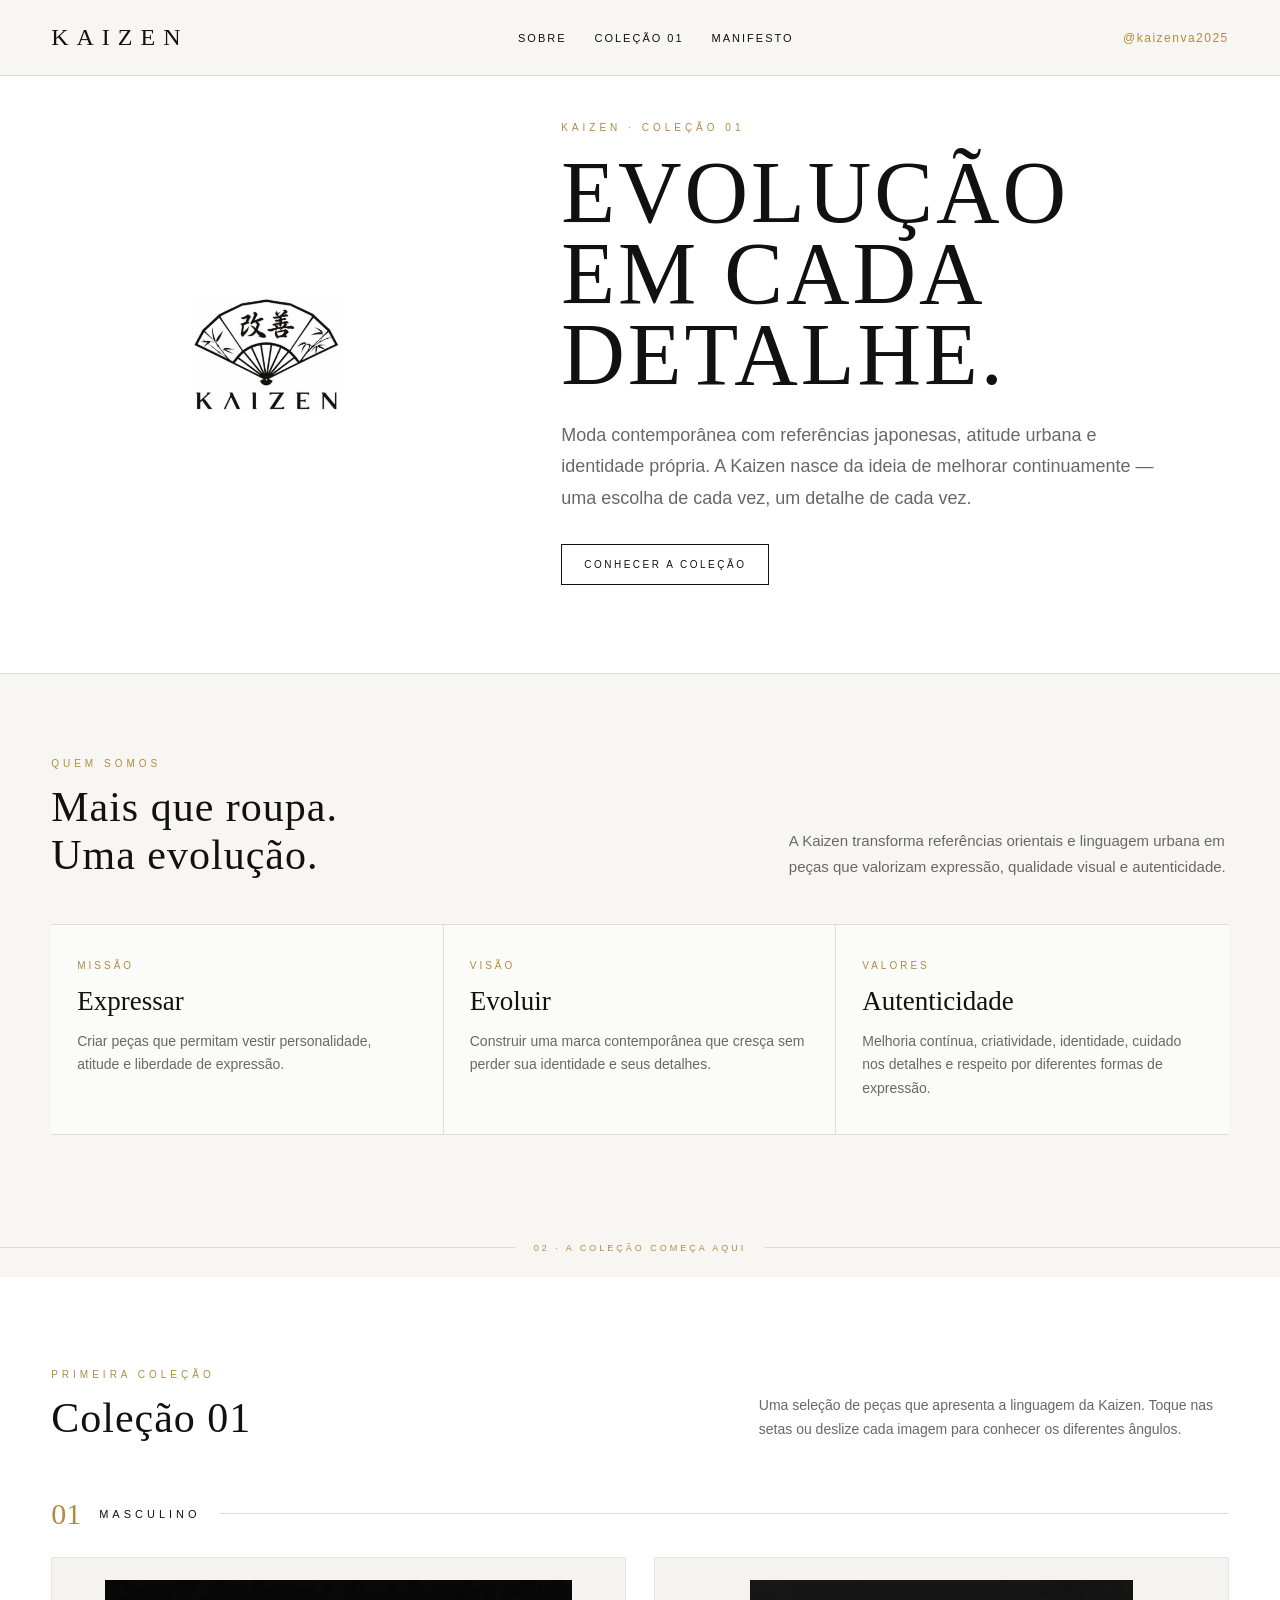
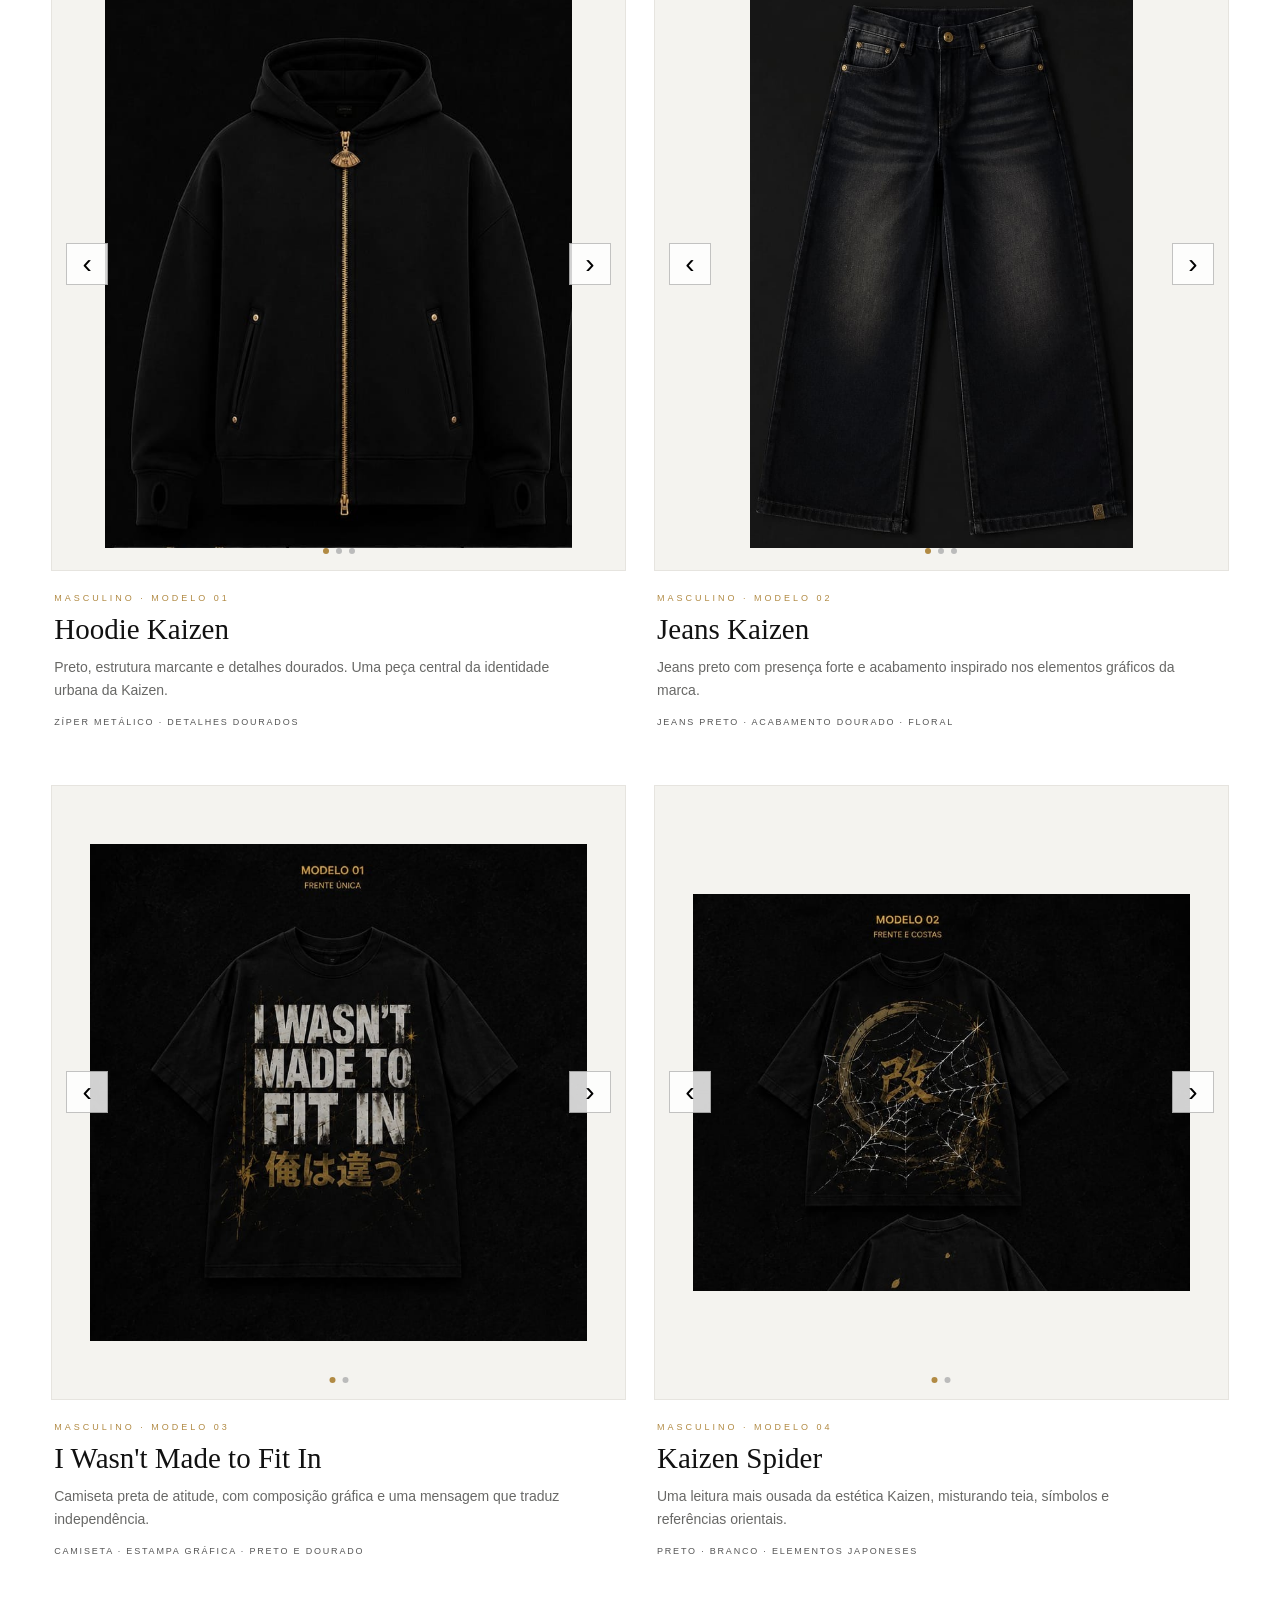
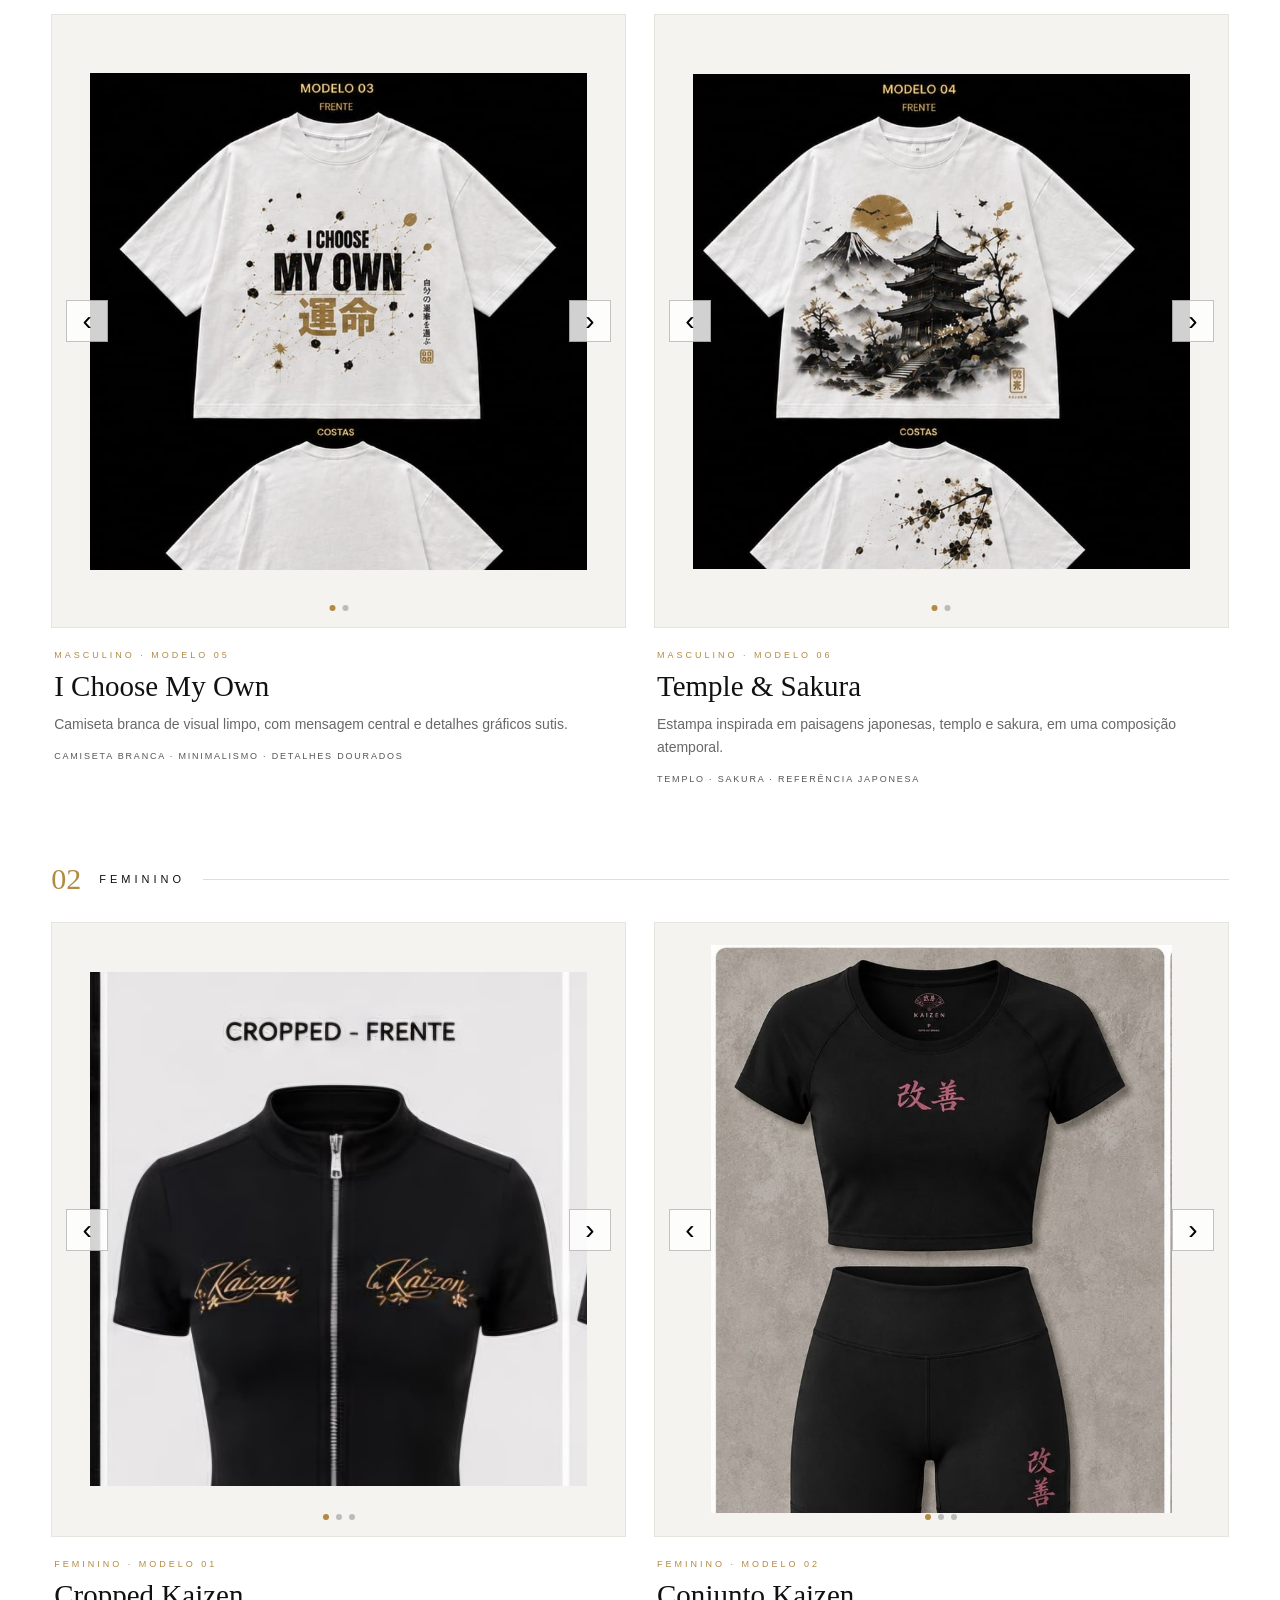
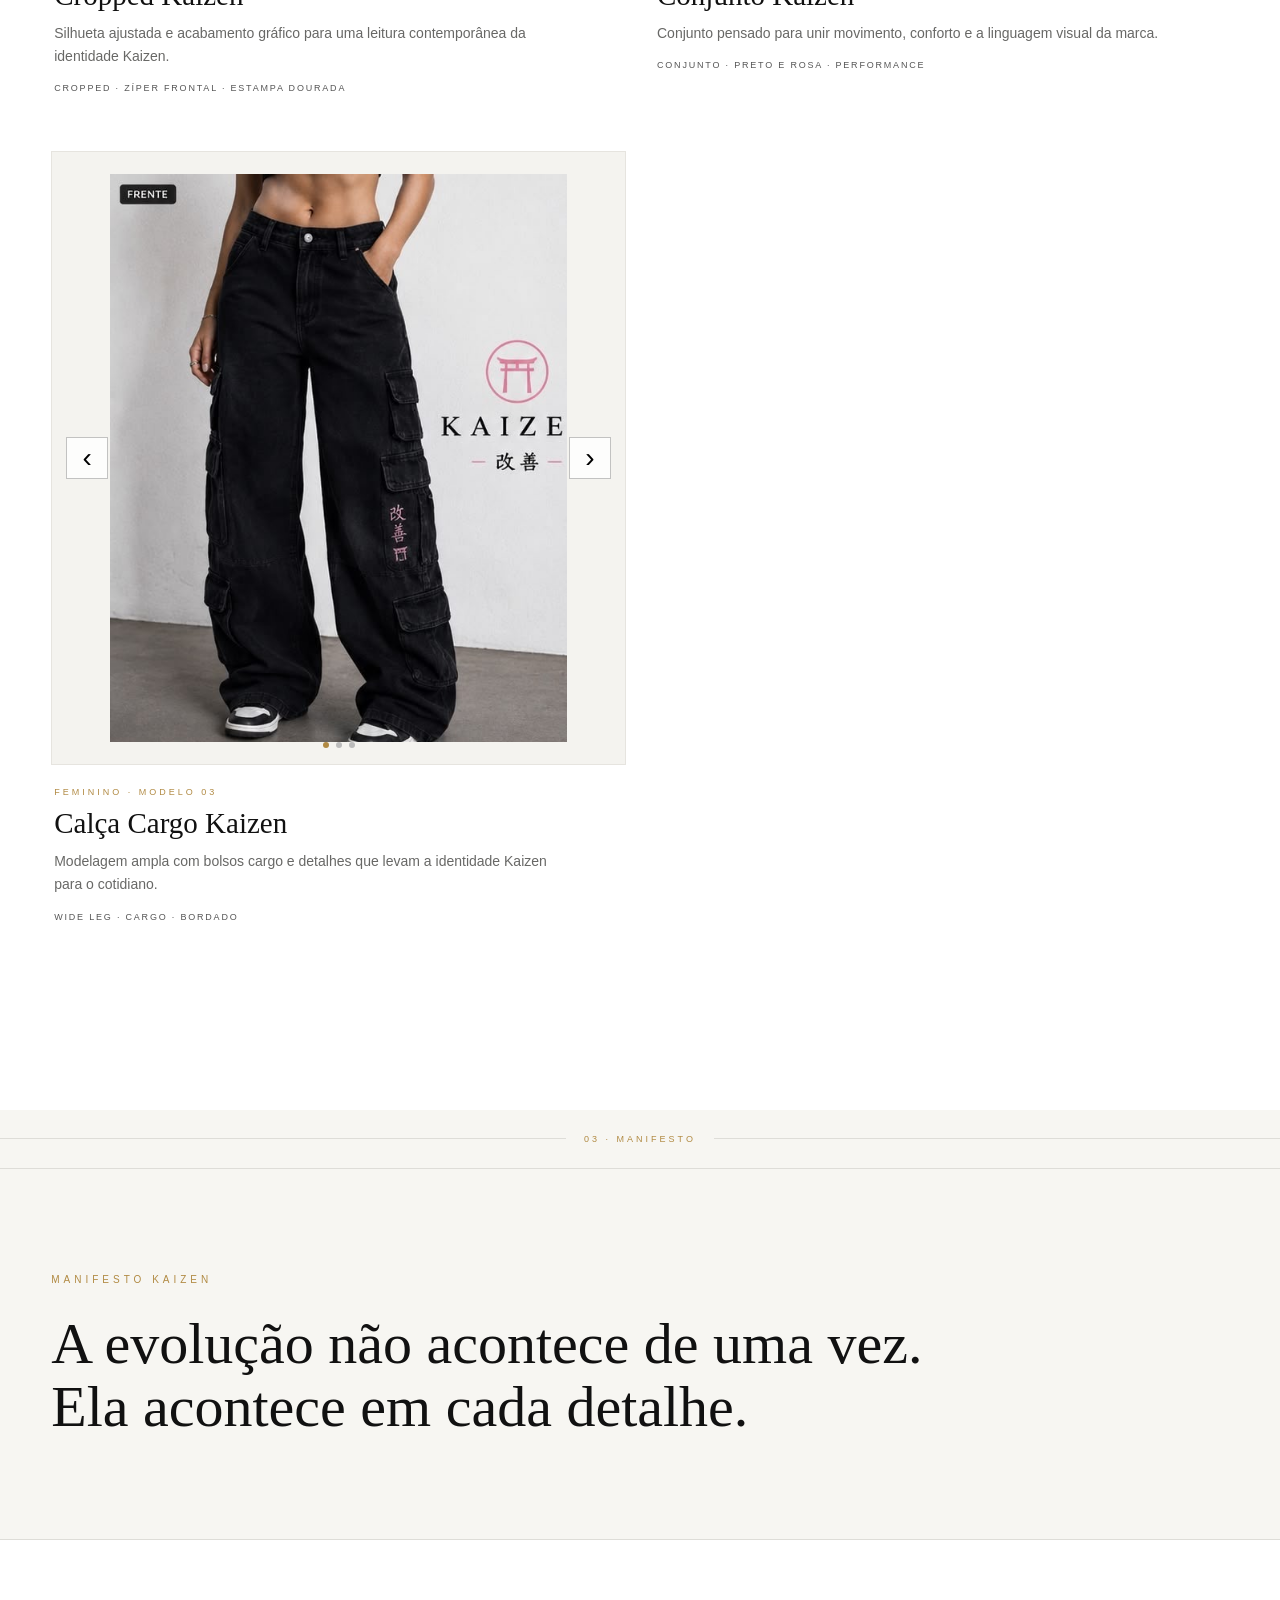
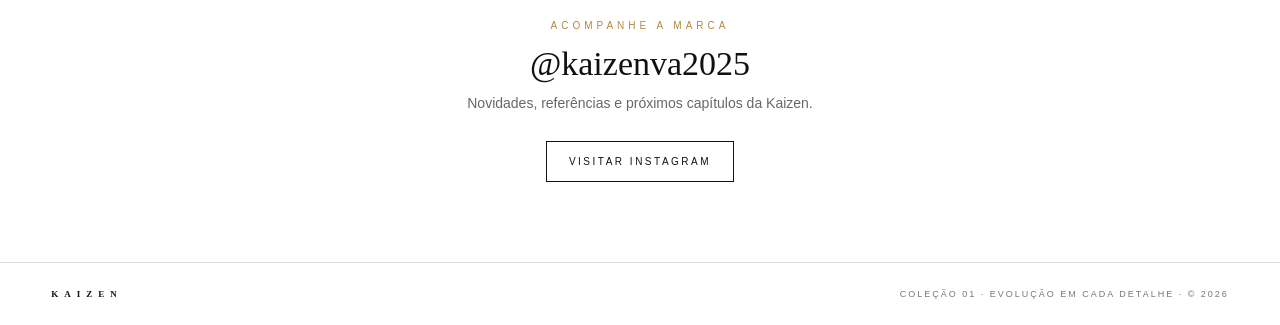
==== commit 1b8e1dd5: "Add files via upload" ====
--- a/index.html
+++ b/index.html
@@ -3,1059 +3,453 @@
 <head>
 <meta charset="utf-8">
 <meta name="viewport" content="width=device-width, initial-scale=1">
-<meta name="description" content="Kaizen — Coleção 01. Moda contemporânea inspirada na filosofia japonesa de melhoria contínua.">
+<meta name="description" content="KAIZEN — Coleção 01. Moda contemporânea inspirada em referências japonesas, atitude urbana e melhoria contínua.">
 <title>KAIZEN — Coleção 01</title>
-
 <style>
 :root{
-  --black:#0b0b0b;
-  --black2:#141414;
-  --gold:#c7a35a;
-  --gold2:#e1c27a;
-  --white:#f8f7f4;
-  --gray:#a7a7a7;
-  --line:#292929;
-  --max:1180px;
-}
-
-*{
-  box-sizing:border-box;
-  margin:0;
-  padding:0;
-}
-
-html{
-  scroll-behavior:smooth;
-}
-
-body{
-  background:var(--black);
-  color:var(--white);
-  font-family:Arial,Helvetica,sans-serif;
-  line-height:1.6;
-  overflow-x:hidden;
-}
-
-a{
-  color:inherit;
-  text-decoration:none;
-}
-
-.container{
-  width:min(92%,var(--max));
-  margin:auto;
-}
-
+  --paper:#f7f6f2;
+  --white:#ffffff;
+  --ink:#111111;
+  --muted:#686866;
+  --gold:#b18a43;
+  --line:#deddd8;
+  --max:1240px;
+}
+*{box-sizing:border-box;margin:0;padding:0}
+html{scroll-behavior:smooth}
+body{font-family:Arial,Helvetica,sans-serif;background:var(--paper);color:var(--ink);overflow-x:hidden}
+a{color:inherit;text-decoration:none}
+img{max-width:100%}
+.container{width:min(var(--max),92%);margin:auto}
+
+/* TOPO */
 header{
-  position:sticky;
-  top:0;
-  z-index:100;
-  background:rgba(11,11,11,.94);
-  border-bottom:1px solid var(--line);
-  backdrop-filter:blur(10px);
-}
-
-.nav{
-  min-height:76px;
-  display:flex;
-  align-items:center;
-  justify-content:space-between;
-  gap:25px;
-}
-
-.logo{
-  font-size:25px;
-  font-weight:900;
-  letter-spacing:5px;
-}
-
-.instagram{
-  color:var(--gold);
-  font-size:13px;
-  letter-spacing:1px;
-}
-
-nav{
-  display:flex;
-  gap:25px;
-  align-items:center;
-}
-
-nav a{
-  font-size:12px;
-  letter-spacing:1.5px;
-  text-transform:uppercase;
-  color:#ddd;
-}
-
-nav a:hover{
-  color:var(--gold);
-}
-
-.hero{
-  min-height:680px;
-  display:flex;
-  align-items:center;
-  border-bottom:1px solid var(--line);
-  background:
-    radial-gradient(circle at 75% 40%,rgba(199,163,90,.12),transparent 30%),
-    linear-gradient(135deg,#0b0b0b,#151515);
-}
-
-.hero-content{
-  max-width:800px;
-  padding:90px 0;
-}
-
-.eyebrow{
-  color:var(--gold);
-  font-size:12px;
-  letter-spacing:4px;
-  margin-bottom:25px;
-  text-transform:uppercase;
-}
-
-h1{
-  font-size:clamp(48px,9vw,100px);
-  line-height:.92;
-  letter-spacing:-4px;
-  text-transform:uppercase;
-  margin-bottom:30px;
-}
-
-.hero p{
-  max-width:650px;
-  color:#c7c7c7;
-  font-size:17px;
-}
-
-.button{
-  display:inline-block;
-  margin-top:35px;
-  padding:14px 24px;
-  border:1px solid var(--gold);
-  color:var(--gold);
-  text-transform:uppercase;
-  letter-spacing:2px;
-  font-size:12px;
-  transition:.25s;
-}
-
-.button:hover{
-  background:var(--gold);
-  color:#000;
-}
-
-section{
-  padding:100px 0;
-  border-bottom:1px solid var(--line);
-}
-
-.section-title{
-  font-size:clamp(32px,5vw,58px);
-  line-height:1;
-  margin-bottom:25px;
-}
-
-.section-subtitle{
-  color:var(--gray);
-  max-width:700px;
-}
-
-.concept{
-  display:grid;
-  grid-template-columns:1fr 1.6fr;
-  gap:80px;
-  align-items:start;
-}
-
-.symbol{
-  font-size:70px;
-  color:var(--gold);
-  line-height:1;
-}
-
-.small-title{
-  color:var(--gold);
-  font-size:12px;
-  letter-spacing:3px;
-  text-transform:uppercase;
-  margin-bottom:15px;
-}
-
-.collection-header{
-  margin-bottom:65px;
-}
-
-.category{
-  margin-top:70px;
-}
-
-.category-title{
+  height:76px;background:rgba(247,246,242,.96);backdrop-filter:blur(12px);
+  border-bottom:1px solid var(--line);position:sticky;top:0;z-index:50;
+}
+.nav{height:100%;display:flex;align-items:center;justify-content:space-between}
+.wordmark{font-family:Georgia,serif;letter-spacing:8px;font-size:24px}
+.nav-links{display:flex;gap:28px;font-size:11px;letter-spacing:2px;text-transform:uppercase}
+.nav-links a:hover{color:var(--gold)}
+.instagram{color:var(--gold);font-size:12px;letter-spacing:1.5px}
+
+/* HERO */
+.hero{padding:46px 0 88px;background:var(--white)}
+.hero-inner{display:grid;grid-template-columns:minmax(300px,430px) 1fr;gap:80px;align-items:center}
+.brand-logo{width:min(100%,150px);height:auto;display:block;margin:auto}
+.hero-copy{max-width:650px}
+.eyebrow{font-size:10px;letter-spacing:4px;color:var(--gold);text-transform:uppercase;margin-bottom:20px}
+h1{font-family:Georgia,serif;font-weight:400;font-size:clamp(48px,7vw,88px);line-height:.92;letter-spacing:3px;margin-bottom:24px}
+.hero-copy>p{font-size:18px;line-height:1.75;color:var(--muted);max-width:610px}
+.cta{display:inline-block;margin-top:30px;border:1px solid var(--ink);padding:14px 22px;font-size:10px;letter-spacing:2.5px;text-transform:uppercase;transition:.2s}
+.cta:hover{background:var(--ink);color:white}
+
+/* SOBRE */
+.about{padding:84px 0;background:var(--paper);border-top:1px solid var(--line)}
+.about-head{display:flex;align-items:end;justify-content:space-between;gap:30px;margin-bottom:45px}
+.section-kicker{font-size:10px;letter-spacing:4px;color:var(--gold);text-transform:uppercase;margin-bottom:14px}
+.about-head h2,.collection-head h2{font-family:Georgia,serif;font-weight:400;font-size:42px;letter-spacing:1px}
+.about-intro{max-width:440px;color:var(--muted);line-height:1.7;font-size:15px}
+.values{display:grid;grid-template-columns:repeat(3,1fr);border-top:1px solid var(--line);border-bottom:1px solid var(--line)}
+.value{padding:30px 26px 34px;border-right:1px solid var(--line)}
+.value:last-child{border-right:0}
+.value span{font-size:10px;letter-spacing:3px;color:var(--gold);text-transform:uppercase}
+.value h3{font-family:Georgia,serif;font-size:27px;font-weight:400;margin:13px 0}
+.value p{color:var(--muted);line-height:1.65;font-size:14px}
+
+/* DIVISORES ENTRE MOMENTOS */
+.section-divider{
+  padding:24px 0;
+  background:var(--paper);
   display:flex;
   align-items:center;
   gap:18px;
-  margin-bottom:30px;
-}
-
-.category-number{
-  font-size:42px;
+}
+.section-divider::before,.section-divider::after{
+  content:"";
+  height:1px;
+  background:var(--line);
+  flex:1;
+}
+.section-divider span{
+  font-size:9px;
+  letter-spacing:3px;
   color:var(--gold);
-  font-weight:300;
-}
-
-.category-name{
-  font-size:25px;
-  letter-spacing:2px;
   text-transform:uppercase;
-}
-
-.products{
-  display:grid;
-  grid-template-columns:repeat(3,1fr);
-  gap:25px;
-}
-
-.product-card{
-  background:var(--black2);
-  border:1px solid var(--line);
-  overflow:hidden;
-}
-
-.gallery{
-  position:relative;
-  aspect-ratio:4/4.7;
-  background:#171717;
-  overflow:hidden;
-}
-
-.gallery-track{
-  height:100%;
-  display:flex;
-  transition:transform .35s ease;
-}
-
+  white-space:nowrap;
+}
+.value{
+  background:rgba(255,255,255,.55);
+}
+.value + .value{border-left:0}
+
+/* COLEÇÃO */
+.collection{padding:92px 0 110px;background:var(--white)}
+.collection-head{display:flex;justify-content:space-between;align-items:end;gap:30px;margin-bottom:55px}
+.collection-head p{max-width:470px;color:var(--muted);line-height:1.7;font-size:14px}
+.gender{margin-bottom:78px}
+.gender-title{display:flex;align-items:center;gap:18px;margin-bottom:26px}
+.gender-title .number{font-family:Georgia,serif;font-size:30px;color:var(--gold)}
+.gender-title h3{font-size:11px;letter-spacing:4px;text-transform:uppercase;font-weight:500}
+.gender-title .rule{height:1px;background:var(--line);flex:1}
+
+.products{display:grid;grid-template-columns:repeat(2,minmax(0,1fr));gap:58px 28px}
+.product-card{min-width:0}
+.product-gallery{
+  position:relative;width:100%;height:clamp(430px,48vw,680px);
+  background:#f4f3ef;overflow:hidden;border:1px solid #e6e4df;
+  touch-action:pan-y;user-select:none;
+}
+.gallery-track{height:100%;display:flex;transition:transform .38s cubic-bezier(.2,.7,.2,1);will-change:transform}
 .gallery-track img{
-  width:100%;
-  height:100%;
-  flex:0 0 100%;
-  object-fit:cover;
-  display:block;
-}
-
+  width:100%;height:100%;flex:0 0 100%;object-fit:contain;display:block;
+  padding:22px 38px;
+}
 .arrow{
-  position:absolute;
-  top:50%;
-  transform:translateY(-50%);
-  width:38px;
-  height:38px;
-  border:1px solid rgba(255,255,255,.5);
-  background:rgba(0,0,0,.55);
-  color:white;
-  cursor:pointer;
-  font-size:25px;
-  line-height:1;
-  display:flex;
-  align-items:center;
-  justify-content:center;
-}
-
-.arrow:hover{
-  border-color:var(--gold);
-  color:var(--gold);
-}
-
-.prev{
-  left:12px;
-}
-
-.next{
-  right:12px;
-}
-
-.dots{
-  position:absolute;
-  left:0;
-  right:0;
-  bottom:14px;
-  display:flex;
-  justify-content:center;
-  gap:7px;
-}
-
-.dot{
-  width:7px;
-  height:7px;
-  border-radius:50%;
-  border:0;
-  background:#777;
-  cursor:pointer;
-}
-
-.dot.active{
-  background:var(--gold);
-}
-
-.product-info{
-  padding:24px;
-}
-
-.product-label{
-  color:var(--gold);
-  font-size:10px;
-  letter-spacing:2px;
-  text-transform:uppercase;
-  margin-bottom:8px;
-}
-
-.product-name{
-  font-size:24px;
-  margin-bottom:10px;
-}
-
-.product-description{
-  color:#aaa;
-  font-size:13px;
-  margin-bottom:18px;
-}
-
-.details{
-  color:#ddd;
-  font-size:10px;
-  letter-spacing:1.5px;
-  text-transform:uppercase;
-}
-
-.manifesto{
-  text-align:center;
-  padding:130px 20px;
-}
-
-.manifesto .small-title{
-  margin-bottom:30px;
-}
-
-.manifesto blockquote{
-  max-width:850px;
-  margin:auto;
-  font-size:clamp(28px,5vw,55px);
-  line-height:1.15;
-  font-weight:300;
-}
-
-.instagram-section{
-  text-align:center;
-}
-
-.instagram-section p{
-  color:var(--gray);
-  margin:15px auto 30px;
-}
-
-footer{
-  padding:35px 0;
-  color:#777;
-  font-size:11px;
-  letter-spacing:1.5px;
-  text-align:center;
-}
-
-@media(max-width:850px){
-  nav{
-    display:none;
-  }
-
-  .instagram{
-    font-size:11px;
-  }
-
-  .concept{
-    grid-template-columns:1fr;
-    gap:35px;
-  }
-
-  .products{
-    grid-template-columns:repeat(2,1fr);
-  }
-
-  h1{
-    letter-spacing:-2px;
-  }
-}
-
-@media(max-width:600px){
-  .nav{
-    min-height:65px;
-  }
-
-  .hero{
-    min-height:600px;
-  }
-
-  section{
-    padding:70px 0;
-  }
-
-  .products{
-    grid-template-columns:1fr;
-  }
-
-  .product-name{
-    font-size:22px;
-  }
+  position:absolute;top:50%;transform:translateY(-50%);width:42px;height:42px;
+  border:1px solid rgba(17,17,17,.25);background:rgba(255,255,255,.82);
+  font-size:28px;line-height:1;cursor:pointer;display:grid;place-items:center;
+  transition:.2s;z-index:3;
+}
+.arrow:hover{background:var(--ink);color:white}
+.prev{left:14px} .next{right:14px}
+.dots{position:absolute;bottom:16px;left:50%;transform:translateX(-50%);display:flex;gap:7px;z-index:3}
+.dot{width:6px;height:6px;border-radius:50%;border:0;background:#bbb;cursor:pointer;padding:0}
+.dot.active{background:var(--gold)}
+.product-info{padding:22px 3px 0}
+.product-meta{font-size:9px;letter-spacing:3px;color:var(--gold);text-transform:uppercase;margin-bottom:10px}
+.product-info h3{font-family:Georgia,serif;font-size:29px;font-weight:400;margin-bottom:10px}
+.product-info p{font-size:14px;line-height:1.65;color:var(--muted);max-width:520px}
+.tags{margin-top:15px;font-size:9px;letter-spacing:1.8px;color:#555;text-transform:uppercase}
+
+/* MANIFESTO / INSTAGRAM */
+.manifesto{padding:100px 0;background:var(--paper);border-top:1px solid var(--line);border-bottom:1px solid var(--line)}
+.manifesto small{font-size:10px;letter-spacing:4px;color:var(--gold);text-transform:uppercase}
+.manifesto blockquote{font-family:Georgia,serif;font-size:clamp(30px,5vw,58px);font-weight:400;line-height:1.1;max-width:900px;margin-top:25px}
+.instagram-section{padding:80px 0;background:var(--white);text-align:center}
+.instagram-section .handle{font-family:Georgia,serif;font-size:34px;margin:12px 0}
+.instagram-section p{color:var(--muted);font-size:14px}
+footer{padding:26px 0;background:var(--white);border-top:1px solid var(--line);font-size:9px;letter-spacing:2px;color:#777}
+.footer{display:flex;justify-content:space-between;gap:20px}
+.footer strong{font-family:Georgia,serif;letter-spacing:6px;color:var(--ink)}
+
+@media(max-width:760px){
+  .section-divider{padding:20px 6%;gap:12px}
+  .section-divider span{font-size:8px;letter-spacing:2.5px}
+
+  header{height:66px}
+  .nav-links{display:none}
+  .wordmark{font-size:21px;letter-spacing:6px}
+  .instagram{font-size:10px}
+  .hero{padding:25px 0 55px}
+  .hero-inner{display:flex;flex-direction:column;gap:35px;text-align:center}
+  .brand-logo{width:min(42vw,170px)}
+  .hero-copy>p{font-size:16px;line-height:1.65}
+  .eyebrow{margin-bottom:15px}
+  h1{font-size:48px}
+  .about{padding:58px 0}
+  .about-head,.collection-head{display:block}
+  .about-head h2,.collection-head h2{font-size:35px;margin-bottom:17px}
+  .about-intro,.collection-head p{font-size:14px}
+  .values{grid-template-columns:1fr}
+  .value{border-right:0;border-bottom:1px solid var(--line);padding:25px 5px}
+  .value:last-child{border-bottom:0}
+  .collection{padding:65px 0 75px}
+  .collection-head{margin-bottom:40px}
+  .products{grid-template-columns:1fr;gap:52px}
+  .gender{margin-bottom:58px}
+  .gender-title{margin-bottom:18px}
+  .product-gallery{height:min(112vw,560px)}
+  .gallery-track img{padding:16px 26px}
+  .arrow{width:38px;height:38px;font-size:25px}
+  .prev{left:10px} .next{right:10px}
+  .product-info h3{font-size:27px}
+  .product-info p{font-size:13px}
+  .manifesto{padding:70px 0}
+  .footer{display:block;line-height:2}
 }
 </style>
 </head>
-
 <body>
 
 <header>
   <div class="container nav">
-    <a href="#inicio" class="logo">KAIZEN</a>
-
-    <nav>
-      <a href="#inicio">Início</a>
+    <a class="wordmark" href="#inicio">KAIZEN</a>
+    <nav class="nav-links">
+      <a href="#sobre">Sobre</a>
       <a href="#colecao">Coleção 01</a>
-      <a href="#filosofia">Filosofia</a>
-      <a href="#instagram">Instagram</a>
+      <a href="#manifesto">Manifesto</a>
     </nav>
-
-    <a class="instagram"
-       href="https://www.instagram.com/kaizenva2026?igsh=aXo5OWhwcmZ4YXd1"
-       target="_blank">
-      @kaizenva2025
-    </a>
+    <a class="instagram" href="https://www.instagram.com/kaizenva2026?igsh=aXo5OWhwcmZ4YXd1" target="_blank" rel="noopener">@kaizenva2025</a>
   </div>
 </header>
 
 <main>
-
 <section class="hero" id="inicio">
+  <div class="container hero-inner">
+    <img class="brand-logo" src="[data-uri]" alt="Logo Kaizen">
+    <div class="hero-copy">
+      <div class="eyebrow">Kaizen · Coleção 01</div>
+      <h1>EVOLUÇÃO<br>EM CADA DETALHE.</h1>
+      <p>Moda contemporânea com referências japonesas, atitude urbana e identidade própria. A Kaizen nasce da ideia de melhorar continuamente — uma escolha de cada vez, um detalhe de cada vez.</p>
+      <a class="cta" href="#colecao">Conhecer a coleção</a>
+    </div>
+  </div>
+</section>
+
+<section class="about" id="sobre">
   <div class="container">
-    <div class="hero-content">
-
-      <div class="eyebrow">KAIZEN · COLEÇÃO 01</div>
-
-      <h1>
-        EVOLUÇÃO<br>
-        EM CADA<br>
-        DETALHE.
-      </h1>
-
-      <p>
-        Uma primeira expressão da Kaizen. Peças em preto, branco e dourado
-        que combinam referências japonesas, atitude urbana e identidade própria.
-      </p>
-
-      <a href="#colecao" class="button">
-        Conhecer a coleção
-      </a>
-
+    <div class="about-head">
+      <div>
+        <div class="section-kicker">Quem somos</div>
+        <h2>Mais que roupa.<br>Uma evolução.</h2>
+      </div>
+      <p class="about-intro">A Kaizen transforma referências orientais e linguagem urbana em peças que valorizam expressão, qualidade visual e autenticidade.</p>
+    </div>
+    <div class="values">
+      <article class="value">
+        <span>Missão</span>
+        <h3>Expressar</h3>
+        <p>Criar peças que permitam vestir personalidade, atitude e liberdade de expressão.</p>
+      </article>
+      <article class="value">
+        <span>Visão</span>
+        <h3>Evoluir</h3>
+        <p>Construir uma marca contemporânea que cresça sem perder sua identidade e seus detalhes.</p>
+      </article>
+      <article class="value">
+        <span>Valores</span>
+        <h3>Autenticidade</h3>
+        <p>Melhoria contínua, criatividade, identidade, cuidado nos detalhes e respeito por diferentes formas de expressão.</p>
+      </article>
     </div>
   </div>
 </section>
 
-<section id="filosofia">
+<div class="section-divider" aria-hidden="true"><span>02 · A coleção começa aqui</span></div>
+
+<section class="collection" id="colecao">
   <div class="container">
-
-    <div class="concept">
-
+    <div class="collection-head">
       <div>
-        <div class="symbol">改善</div>
-      </div>
-
-      <div>
-        <div class="small-title">O conceito</div>
-
-        <h2 class="section-title">
-          Melhorar.<br>
-          Evoluir.<br>
-          Continuar.
-        </h2>
-
-        <p class="section-subtitle">
-          Kaizen significa melhoria contínua. A Coleção 01 traduz esse
-          princípio em peças que valorizam detalhes, contraste,
-          referências orientais e uma estética contemporânea.
-        </p>
-      </div>
-
-    </div>
-
+        <div class="section-kicker">Primeira coleção</div>
+        <h2>Coleção 01</h2>
+      </div>
+      <p>Uma seleção de peças que apresenta a linguagem da Kaizen. Toque nas setas ou deslize cada imagem para conhecer os diferentes ângulos.</p>
+    </div>
+
+    <div class="gender">
+      <div class="gender-title"><span class="number">01</span><h3>Masculino</h3><div class="rule"></div></div>
+      <div class="products">
+    <article class="product-card">
+      <div class="product-gallery" data-gallery>
+        <div class="gallery-track"><img src="[data-uri]" alt="Hoodie Kaizen — imagem 1" draggable="false"><img src="[data-uri]" alt="Hoodie Kaizen — imagem 2" draggable="false"><img src="[data-uri]" alt="Hoodie Kaizen — imagem 3" draggable="false"></div>
+        <button class="arrow prev" aria-label="Imagem anterior">‹</button>
+        <button class="arrow next" aria-label="Próxima imagem">›</button>
+        <div class="dots"></div>
+      </div>
+      <div class="product-info">
+        <div class="product-meta">Masculino · Modelo 01</div>
+        <h3>Hoodie Kaizen</h3>
+        <p>Preto, estrutura marcante e detalhes dourados. Uma peça central da identidade urbana da Kaizen.</p>
+        <div class="tags">Zíper metálico · Detalhes dourados</div>
+      </div>
+    </article>
+
+    <article class="product-card">
+      <div class="product-gallery" data-gallery>
+        <div class="gallery-track"><img src="[data-uri]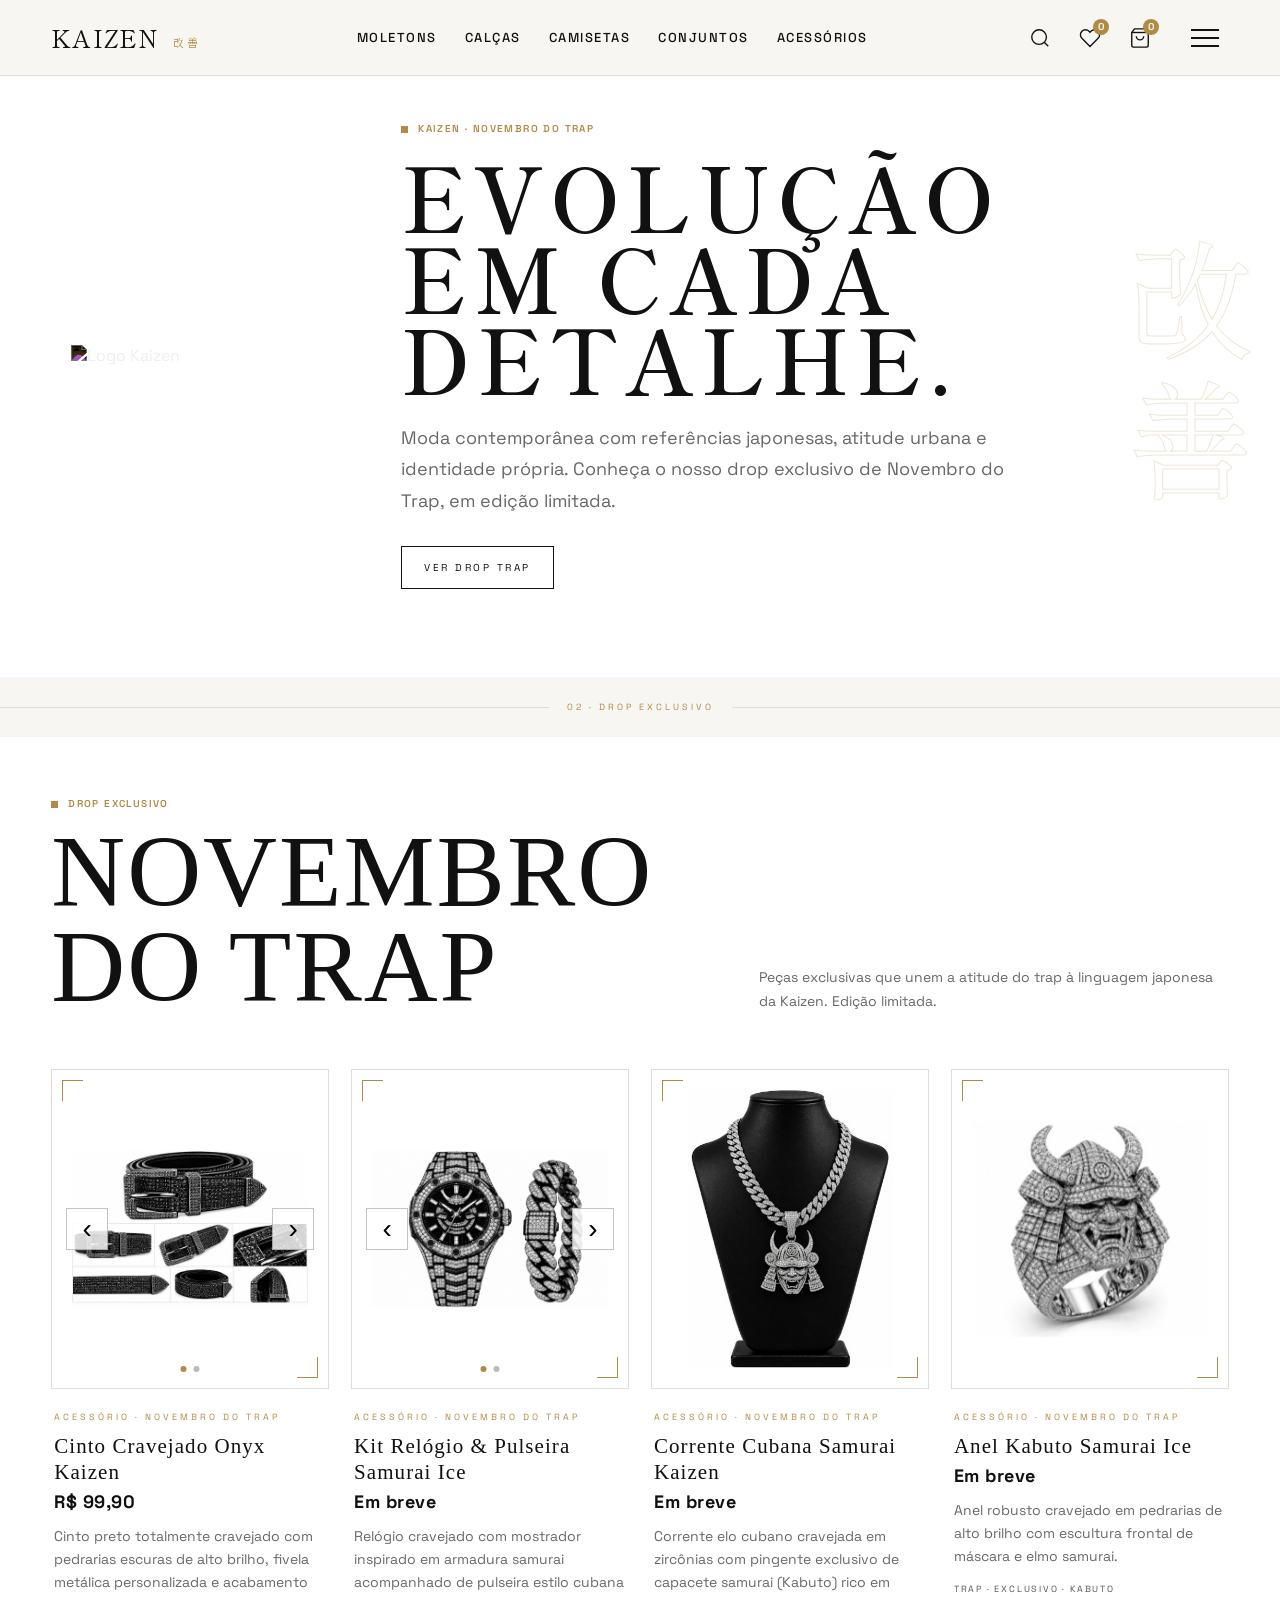
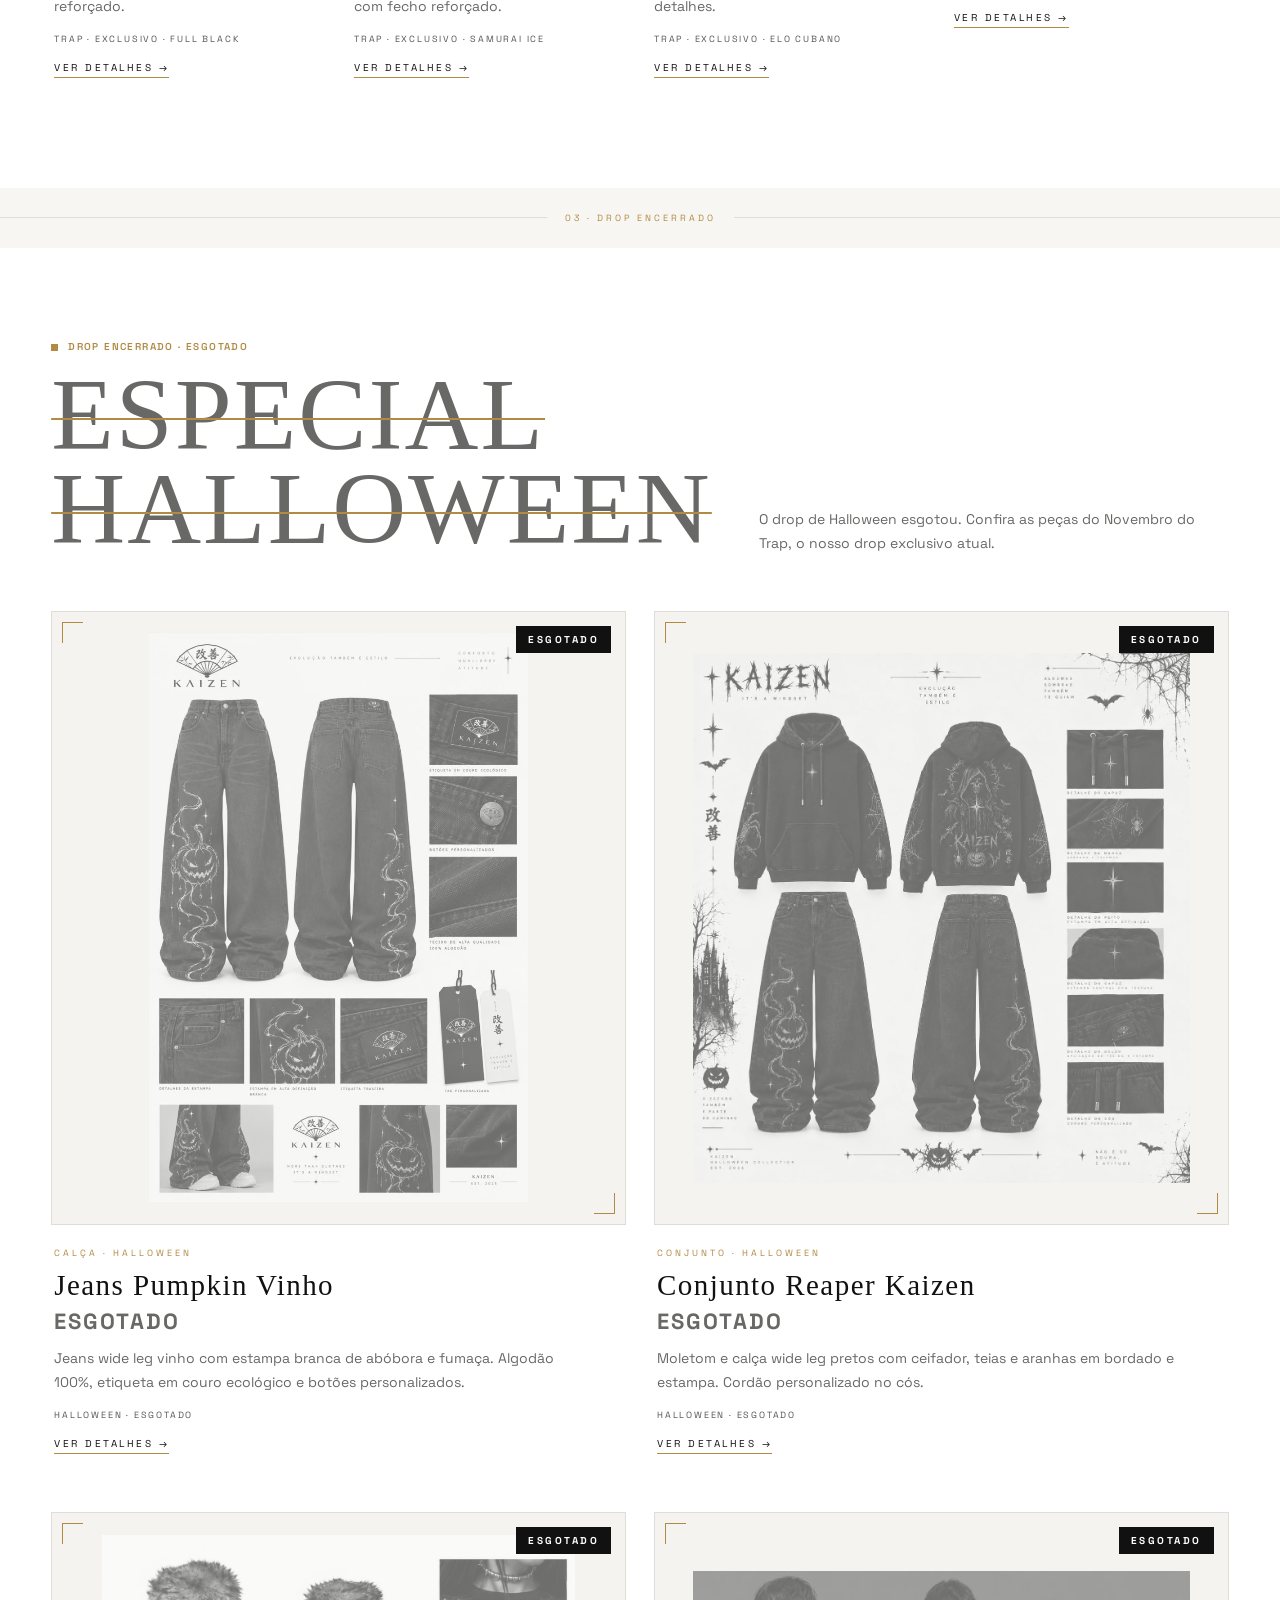
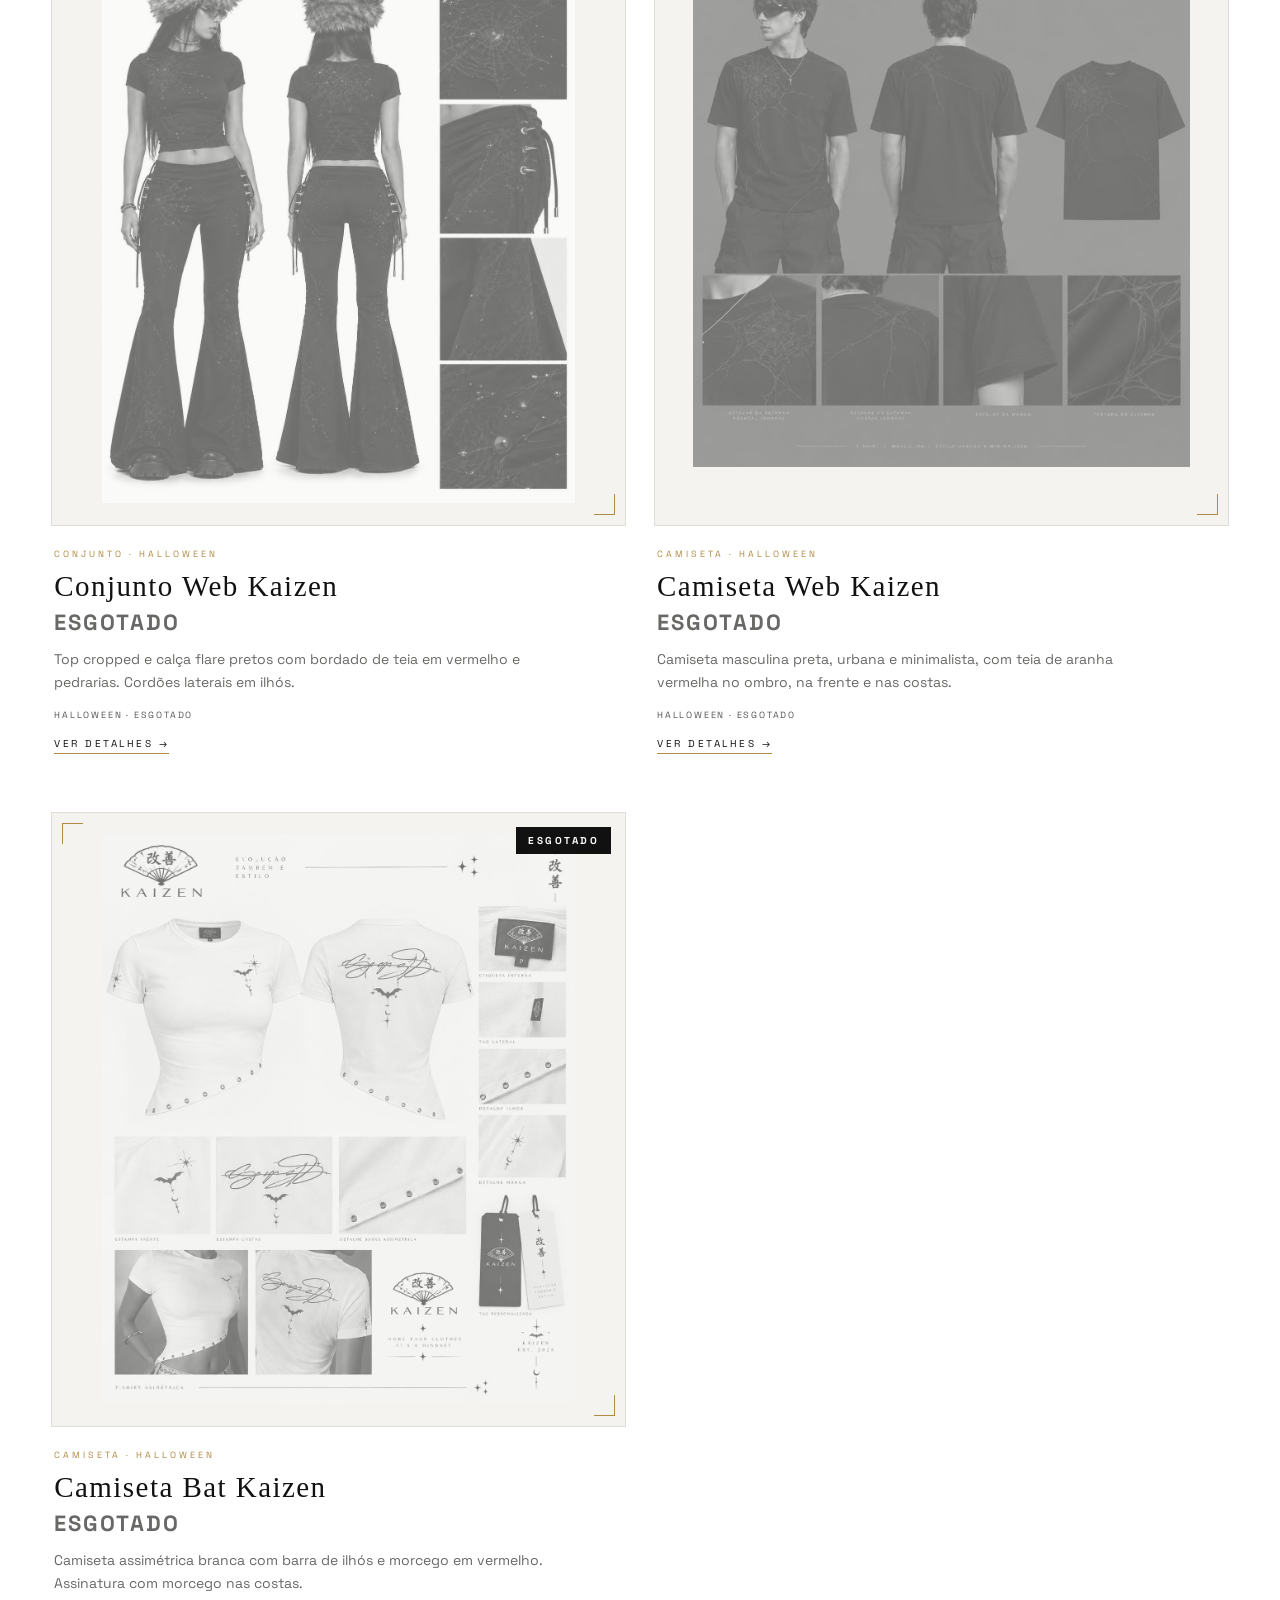
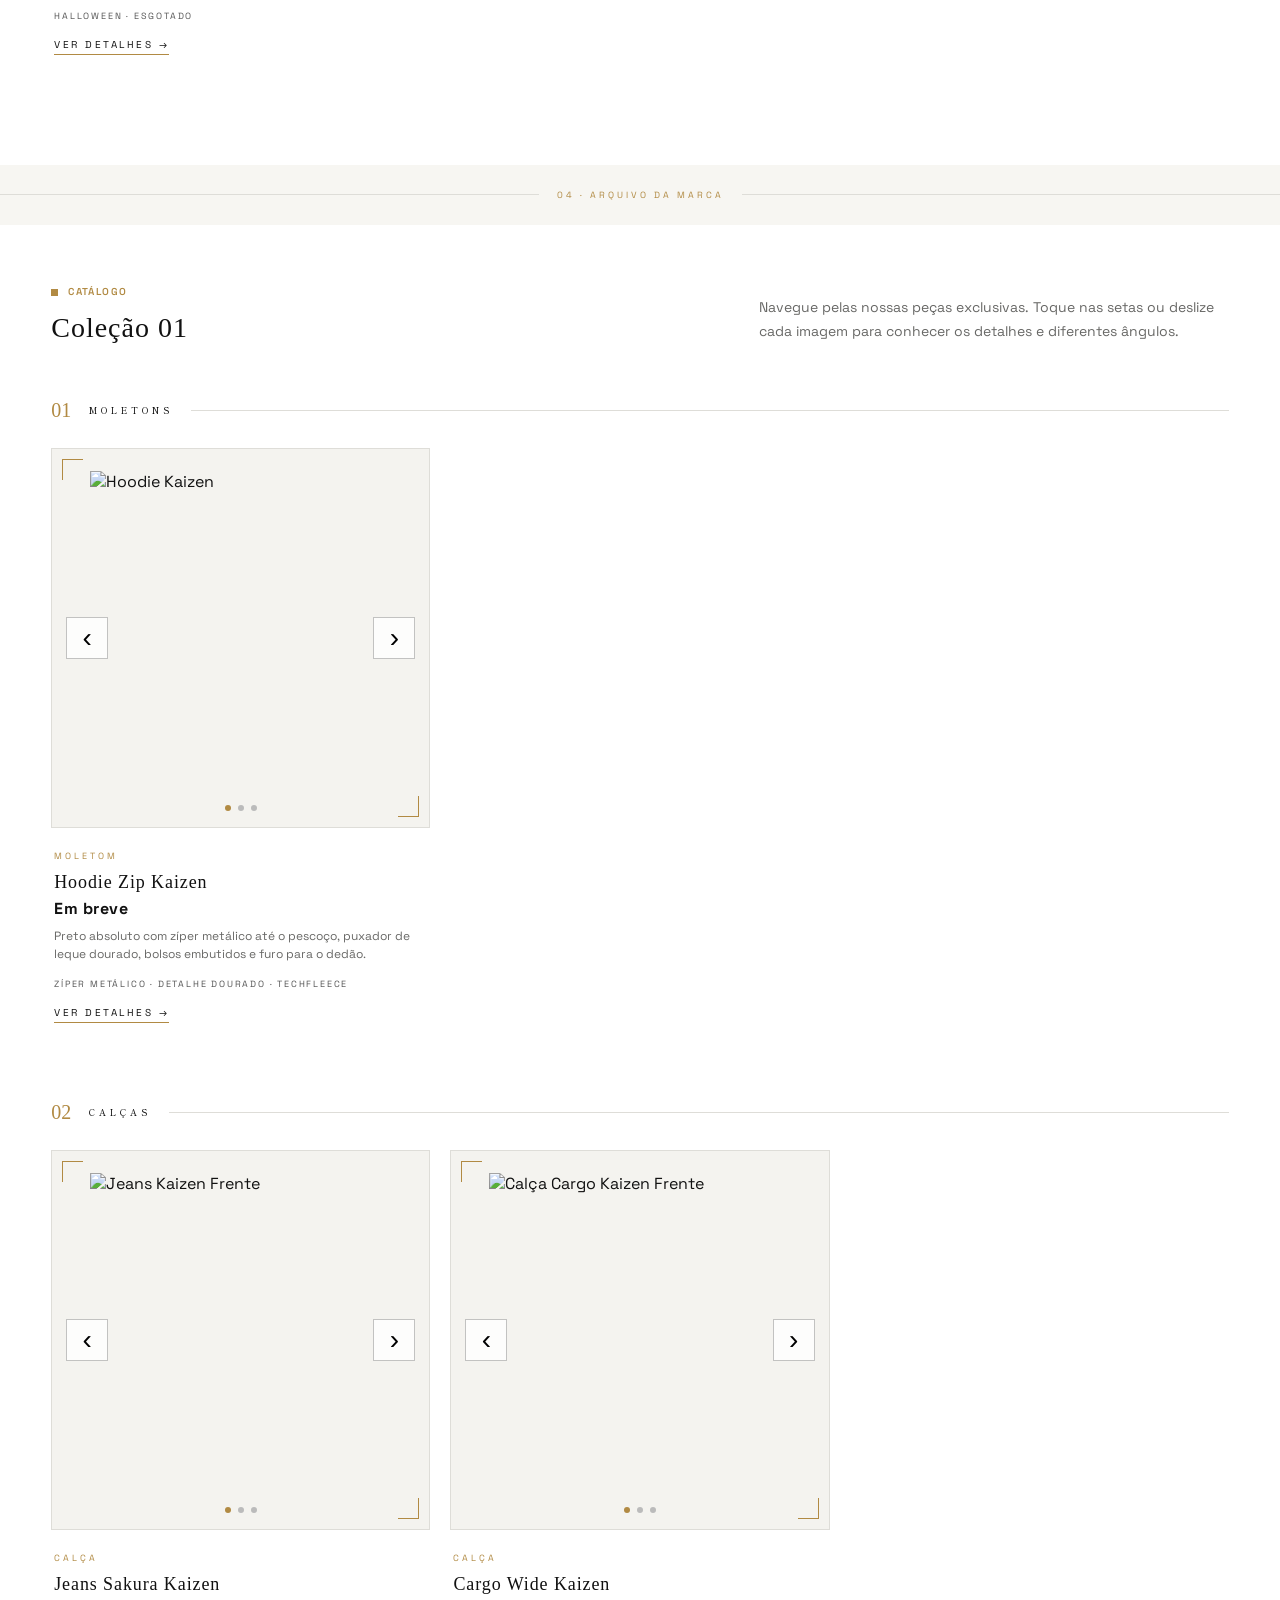
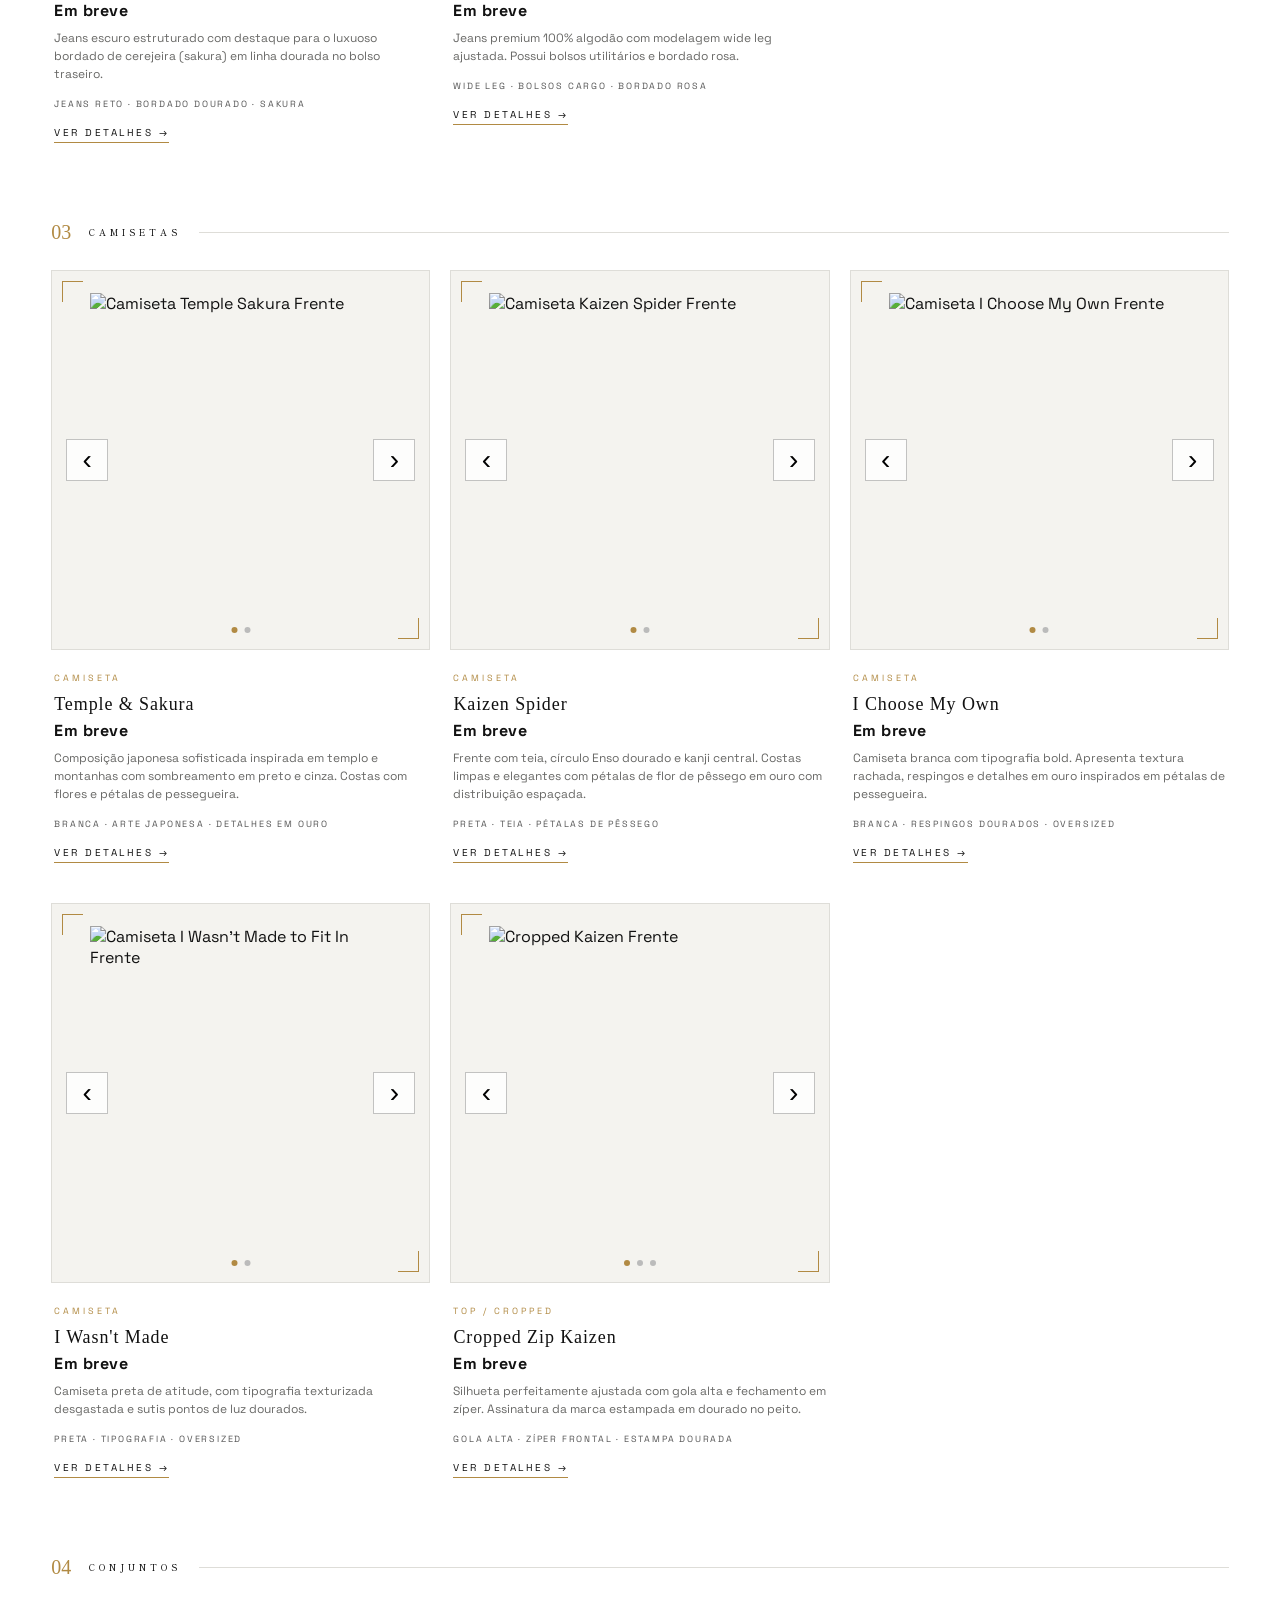
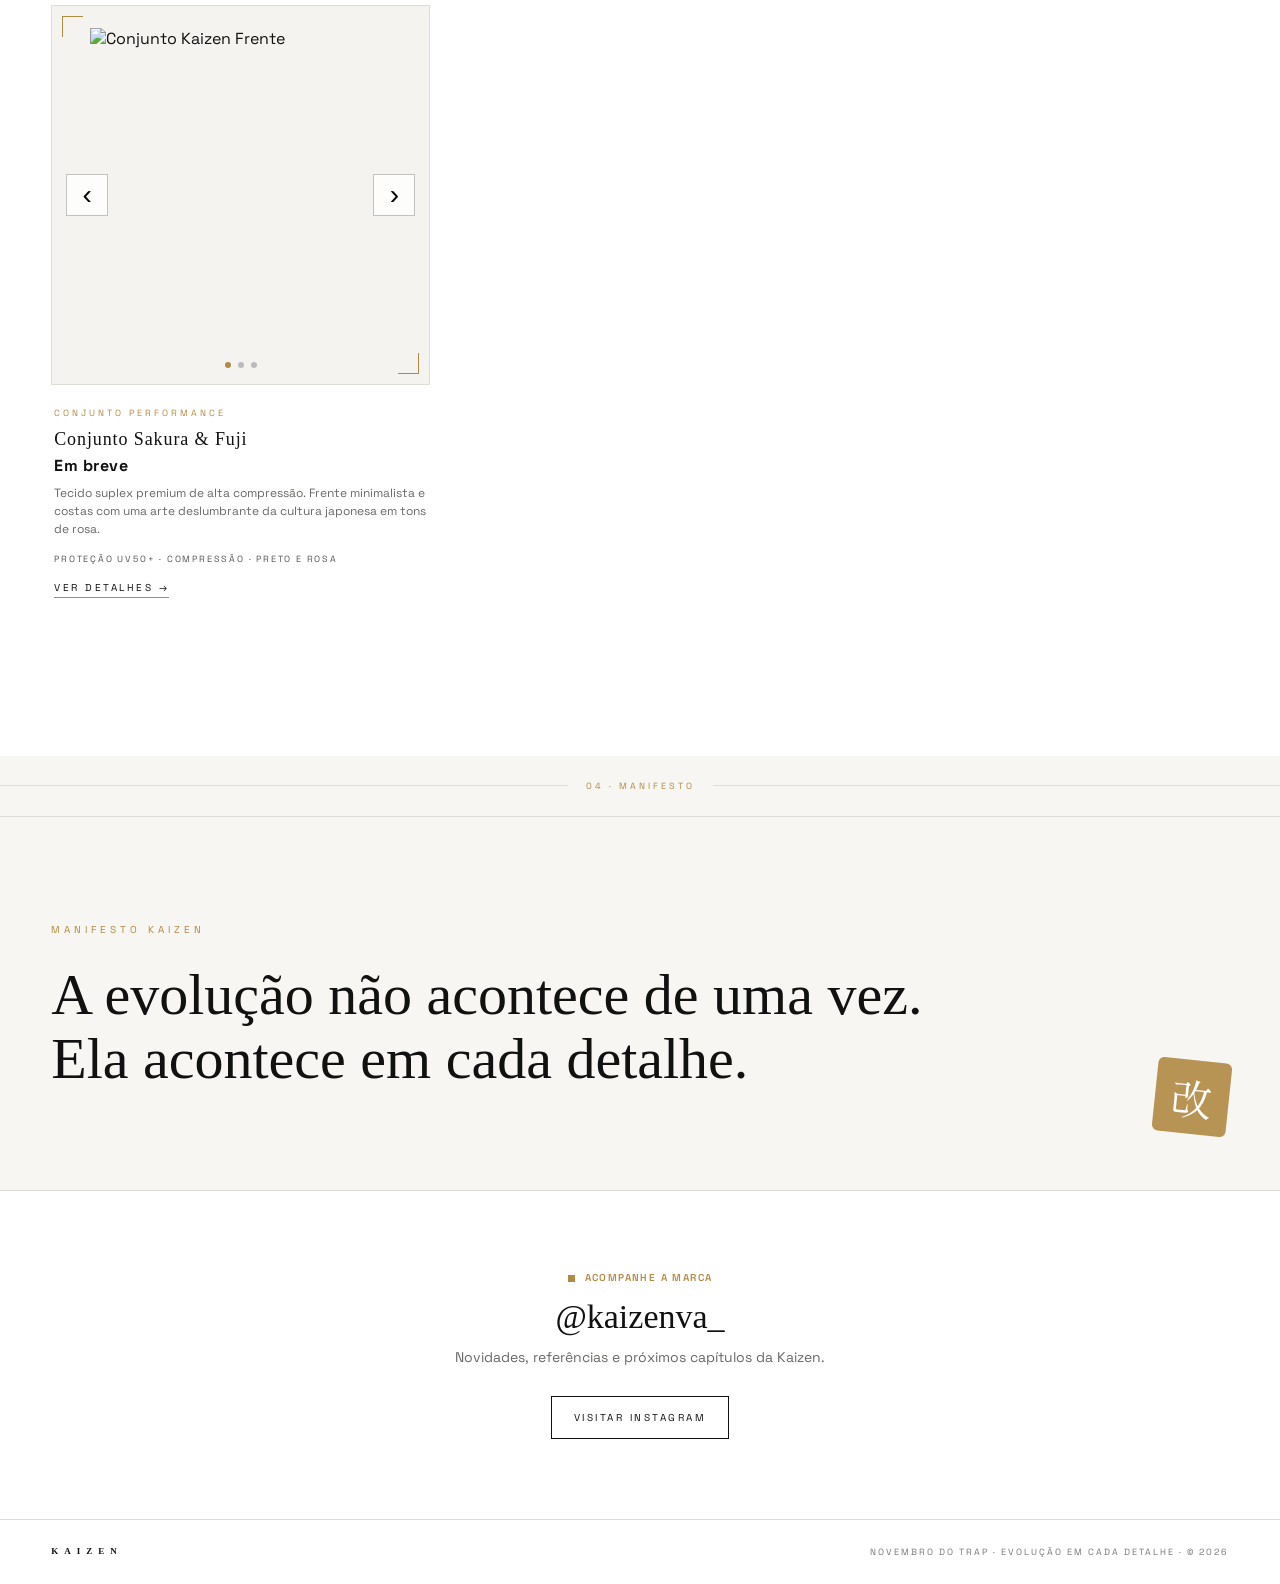
==== commit faafd116: "Att trap" ====
--- a/index.html
+++ b/index.html
@@ -4,386 +4,599 @@
 <meta charset="utf-8">
 <meta name="viewport" content="width=device-width, initial-scale=1">
 <meta name="description" content="KAIZEN — Coleção 01. Moda contemporânea inspirada em referências japonesas, atitude urbana e melhoria contínua.">
-<title>KAIZEN — Coleção 01</title>
-<style>
-:root{
-  --paper:#f7f6f2;
-  --white:#ffffff;
-  --ink:#111111;
-  --muted:#686866;
-  --gold:#b18a43;
-  --line:#deddd8;
-  --max:1240px;
-}
-*{box-sizing:border-box;margin:0;padding:0}
-html{scroll-behavior:smooth}
-body{font-family:Arial,Helvetica,sans-serif;background:var(--paper);color:var(--ink);overflow-x:hidden}
-a{color:inherit;text-decoration:none}
-img{max-width:100%}
-.container{width:min(var(--max),92%);margin:auto}
-
-/* TOPO */
-header{
-  height:76px;background:rgba(247,246,242,.96);backdrop-filter:blur(12px);
-  border-bottom:1px solid var(--line);position:sticky;top:0;z-index:50;
-}
-.nav{height:100%;display:flex;align-items:center;justify-content:space-between}
-.wordmark{font-family:Georgia,serif;letter-spacing:8px;font-size:24px}
-.nav-links{display:flex;gap:28px;font-size:11px;letter-spacing:2px;text-transform:uppercase}
-.nav-links a:hover{color:var(--gold)}
-.instagram{color:var(--gold);font-size:12px;letter-spacing:1.5px}
-
-/* HERO */
-.hero{padding:46px 0 88px;background:var(--white)}
-.hero-inner{display:grid;grid-template-columns:minmax(300px,430px) 1fr;gap:80px;align-items:center}
-.brand-logo{width:min(100%,150px);height:auto;display:block;margin:auto}
-.hero-copy{max-width:650px}
-.eyebrow{font-size:10px;letter-spacing:4px;color:var(--gold);text-transform:uppercase;margin-bottom:20px}
-h1{font-family:Georgia,serif;font-weight:400;font-size:clamp(48px,7vw,88px);line-height:.92;letter-spacing:3px;margin-bottom:24px}
-.hero-copy>p{font-size:18px;line-height:1.75;color:var(--muted);max-width:610px}
-.cta{display:inline-block;margin-top:30px;border:1px solid var(--ink);padding:14px 22px;font-size:10px;letter-spacing:2.5px;text-transform:uppercase;transition:.2s}
-.cta:hover{background:var(--ink);color:white}
-
-/* SOBRE */
-.about{padding:84px 0;background:var(--paper);border-top:1px solid var(--line)}
-.about-head{display:flex;align-items:end;justify-content:space-between;gap:30px;margin-bottom:45px}
-.section-kicker{font-size:10px;letter-spacing:4px;color:var(--gold);text-transform:uppercase;margin-bottom:14px}
-.about-head h2,.collection-head h2{font-family:Georgia,serif;font-weight:400;font-size:42px;letter-spacing:1px}
-.about-intro{max-width:440px;color:var(--muted);line-height:1.7;font-size:15px}
-.values{display:grid;grid-template-columns:repeat(3,1fr);border-top:1px solid var(--line);border-bottom:1px solid var(--line)}
-.value{padding:30px 26px 34px;border-right:1px solid var(--line)}
-.value:last-child{border-right:0}
-.value span{font-size:10px;letter-spacing:3px;color:var(--gold);text-transform:uppercase}
-.value h3{font-family:Georgia,serif;font-size:27px;font-weight:400;margin:13px 0}
-.value p{color:var(--muted);line-height:1.65;font-size:14px}
-
-/* DIVISORES ENTRE MOMENTOS */
-.section-divider{
-  padding:24px 0;
-  background:var(--paper);
-  display:flex;
-  align-items:center;
-  gap:18px;
-}
-.section-divider::before,.section-divider::after{
-  content:"";
-  height:1px;
-  background:var(--line);
-  flex:1;
-}
-.section-divider span{
-  font-size:9px;
-  letter-spacing:3px;
-  color:var(--gold);
-  text-transform:uppercase;
-  white-space:nowrap;
-}
-.value{
-  background:rgba(255,255,255,.55);
-}
-.value + .value{border-left:0}
-
-/* COLEÇÃO */
-.collection{padding:92px 0 110px;background:var(--white)}
-.collection-head{display:flex;justify-content:space-between;align-items:end;gap:30px;margin-bottom:55px}
-.collection-head p{max-width:470px;color:var(--muted);line-height:1.7;font-size:14px}
-.gender{margin-bottom:78px}
-.gender-title{display:flex;align-items:center;gap:18px;margin-bottom:26px}
-.gender-title .number{font-family:Georgia,serif;font-size:30px;color:var(--gold)}
-.gender-title h3{font-size:11px;letter-spacing:4px;text-transform:uppercase;font-weight:500}
-.gender-title .rule{height:1px;background:var(--line);flex:1}
-
-.products{display:grid;grid-template-columns:repeat(2,minmax(0,1fr));gap:58px 28px}
-.product-card{min-width:0}
-.product-gallery{
-  position:relative;width:100%;height:clamp(430px,48vw,680px);
-  background:#f4f3ef;overflow:hidden;border:1px solid #e6e4df;
-  touch-action:pan-y;user-select:none;
-}
-.gallery-track{height:100%;display:flex;transition:transform .38s cubic-bezier(.2,.7,.2,1);will-change:transform}
-.gallery-track img{
-  width:100%;height:100%;flex:0 0 100%;object-fit:contain;display:block;
-  padding:22px 38px;
-}
-.arrow{
-  position:absolute;top:50%;transform:translateY(-50%);width:42px;height:42px;
-  border:1px solid rgba(17,17,17,.25);background:rgba(255,255,255,.82);
-  font-size:28px;line-height:1;cursor:pointer;display:grid;place-items:center;
-  transition:.2s;z-index:3;
-}
-.arrow:hover{background:var(--ink);color:white}
-.prev{left:14px} .next{right:14px}
-.dots{position:absolute;bottom:16px;left:50%;transform:translateX(-50%);display:flex;gap:7px;z-index:3}
-.dot{width:6px;height:6px;border-radius:50%;border:0;background:#bbb;cursor:pointer;padding:0}
-.dot.active{background:var(--gold)}
-.product-info{padding:22px 3px 0}
-.product-meta{font-size:9px;letter-spacing:3px;color:var(--gold);text-transform:uppercase;margin-bottom:10px}
-.product-info h3{font-family:Georgia,serif;font-size:29px;font-weight:400;margin-bottom:10px}
-.product-info p{font-size:14px;line-height:1.65;color:var(--muted);max-width:520px}
-.tags{margin-top:15px;font-size:9px;letter-spacing:1.8px;color:#555;text-transform:uppercase}
-
-/* MANIFESTO / INSTAGRAM */
-.manifesto{padding:100px 0;background:var(--paper);border-top:1px solid var(--line);border-bottom:1px solid var(--line)}
-.manifesto small{font-size:10px;letter-spacing:4px;color:var(--gold);text-transform:uppercase}
-.manifesto blockquote{font-family:Georgia,serif;font-size:clamp(30px,5vw,58px);font-weight:400;line-height:1.1;max-width:900px;margin-top:25px}
-.instagram-section{padding:80px 0;background:var(--white);text-align:center}
-.instagram-section .handle{font-family:Georgia,serif;font-size:34px;margin:12px 0}
-.instagram-section p{color:var(--muted);font-size:14px}
-footer{padding:26px 0;background:var(--white);border-top:1px solid var(--line);font-size:9px;letter-spacing:2px;color:#777}
-.footer{display:flex;justify-content:space-between;gap:20px}
-.footer strong{font-family:Georgia,serif;letter-spacing:6px;color:var(--ink)}
-
-@media(max-width:760px){
-  .section-divider{padding:20px 6%;gap:12px}
-  .section-divider span{font-size:8px;letter-spacing:2.5px}
-
-  header{height:66px}
-  .nav-links{display:none}
-  .wordmark{font-size:21px;letter-spacing:6px}
-  .instagram{font-size:10px}
-  .hero{padding:25px 0 55px}
-  .hero-inner{display:flex;flex-direction:column;gap:35px;text-align:center}
-  .brand-logo{width:min(42vw,170px)}
-  .hero-copy>p{font-size:16px;line-height:1.65}
-  .eyebrow{margin-bottom:15px}
-  h1{font-size:48px}
-  .about{padding:58px 0}
-  .about-head,.collection-head{display:block}
-  .about-head h2,.collection-head h2{font-size:35px;margin-bottom:17px}
-  .about-intro,.collection-head p{font-size:14px}
-  .values{grid-template-columns:1fr}
-  .value{border-right:0;border-bottom:1px solid var(--line);padding:25px 5px}
-  .value:last-child{border-bottom:0}
-  .collection{padding:65px 0 75px}
-  .collection-head{margin-bottom:40px}
-  .products{grid-template-columns:1fr;gap:52px}
-  .gender{margin-bottom:58px}
-  .gender-title{margin-bottom:18px}
-  .product-gallery{height:min(112vw,560px)}
-  .gallery-track img{padding:16px 26px}
-  .arrow{width:38px;height:38px;font-size:25px}
-  .prev{left:10px} .next{right:10px}
-  .product-info h3{font-size:27px}
-  .product-info p{font-size:13px}
-  .manifesto{padding:70px 0}
-  .footer{display:block;line-height:2}
-}
-</style>
+<title>KAIZEN</title>
+
+<!-- Fontes do Google Fonts para a Estética Japonesa -->
+<link rel="preconnect" href="https://fonts.googleapis.com">
+<link rel="preconnect" href="https://fonts.gstatic.com" crossorigin>
+<link href="https://fonts.googleapis.com/css2?family=Shippori+Mincho:wght@400;500;700;800&family=Space+Grotesk:wght@400;500;700&display=swap" rel="stylesheet">
+
+<link rel="stylesheet" href="style.css">
+<!-- Paleta: preto, branco e vermelho (inalterada) -->
+<link rel="stylesheet" href="Halloween/halloween.css">
+<!-- Novembro do Trap: drop exclusivo, esgotados -->
+<link rel="stylesheet" href="Trap/trap.css">
+
 </head>
 <body>
 
 <header>
   <div class="container nav">
     <a class="wordmark" href="#inicio">KAIZEN</a>
-    <nav class="nav-links">
-      <a href="#sobre">Sobre</a>
-      <a href="#colecao">Coleção 01</a>
-      <a href="#manifesto">Manifesto</a>
+    
+    <nav class="nav-categories">
+      <a href="#moletons">Moletons</a>
+      <a href="#calcas">Calças</a>
+      <a href="#camisetas">Camisetas</a>
+      <a href="#conjuntos">Conjuntos</a>
+      <a href="#trap">Acessórios</a>
     </nav>
-    <a class="instagram" href="https://www.instagram.com/kaizenva2026?igsh=aXo5OWhwcmZ4YXd1" target="_blank" rel="noopener">@kaizenva2025</a>
+    
+    <div class="nav-actions">
+      <!-- Ícone Pesquisa -->
+      <button class="icon-btn" aria-label="Pesquisar">
+        <svg viewBox="0 0 24 24" fill="none" stroke="currentColor" stroke-width="1.5"><circle cx="11" cy="11" r="8"></circle><line x1="21" y1="21" x2="16.65" y2="16.65"></line></svg>
+      </button>
+
+      <!-- Ícone Favoritos -->
+      <button class="icon-btn" aria-label="Favoritos">
+        <svg viewBox="0 0 24 24" fill="none" stroke="currentColor" stroke-width="1.5"><path d="M20.84 4.61a5.5 5.5 0 0 0-7.78 0L12 5.67l-1.06-1.06a5.5 5.5 0 0 0-7.78 7.78l1.06 1.06L12 21.23l7.78-7.78 1.06-1.06a5.5 5.5 0 0 0 0-7.78z"></path></svg>
+        <span class="badge">0</span>
+      </button>
+      
+      <!-- Ícone Carrinho -->
+      <button class="icon-btn" aria-label="Carrinho">
+        <svg viewBox="0 0 24 24" fill="none" stroke="currentColor" stroke-width="1.5"><path d="M6 2L3 6v14a2 2 0 0 0 2 2h14a2 2 0 0 0 2-2V6l-3-4z"></path><line x1="3" y1="6" x2="21" y2="6"></line><path d="M16 10a4 4 0 0 1-8 0"></path></svg>
+        <span class="badge">0</span>
+      </button>
+
+      <!-- Botão Hambúrguer -->
+      <button class="hamburger-btn" id="open-menu" aria-label="Abrir menu">
+        <span></span><span></span><span></span>
+      </button>
+    </div>
+  </div>
+
+  <!-- Barra de Pesquisa Integrada no Header -->
+  <div class="search-bar-overlay" id="search-bar-overlay">
+    <div class="container search-bar-inner">
+      <svg viewBox="0 0 24 24" fill="none" stroke="currentColor" stroke-width="1.5" class="search-icon-inside"><circle cx="11" cy="11" r="8"></circle><line x1="21" y1="21" x2="16.65" y2="16.65"></line></svg>
+      <input type="text" id="search-input" placeholder="Buscar peças, coleções..." aria-label="Campo de pesquisa">
+      <button class="close-search" id="close-search" aria-label="Fechar pesquisa">✕</button>
+    </div>
   </div>
 </header>
+
+<!-- Overlay Escuro Geral -->
+<div class="menu-overlay" id="menu-overlay"></div>
+
+<!-- 1. Menu Lateral: Navegação Geral -->
+<aside class="side-menu" id="side-menu">
+  <button class="close-btn" id="close-menu" aria-label="Fechar menu">✕</button>
+  <nav class="side-nav">
+    <a href="#trap" class="side-link" style="color: var(--gold); text-shadow: 0 0 10px rgba(229,37,42,0.3);">Novembro do Trap</a>
+    <a href="#halloween" class="side-link is-muted">Halloween · Esgotado</a>
+    <a href="#colecao" class="side-link">Coleção 01</a>
+    <a href="#manifesto" class="side-link">Manifesto</a>
+    
+    <div class="side-menu-section">
+      <div class="side-link-title">Quem Somos</div>
+      <p class="side-menu-intro">Transformamos referências orientais e linguagem urbana em peças de expressão e autenticidade.</p>
+    </div>
+  </nav>
+  <a href="https://www.instagram.com/kaizenva_?jplx=MWE0dzg1NW9vMXhoNw==" class="side-link instagram" target="_blank" rel="noopener">@kaizenva_</a>
+</aside>
+
+<!-- 2. Menu Lateral: Carrinho -->
+<aside class="side-menu" id="cart-menu">
+  <button class="close-btn" id="close-cart" aria-label="Fechar carrinho">✕</button>
+  <div class="side-menu-section" style="margin-top: 0; border: none; padding-top: 0;">
+    <div class="side-link-title">Seu Carrinho</div>
+    <p class="side-menu-intro" style="margin-top: 20px;">O seu carrinho está vazio no momento.</p>
+    <a class="cta" href="#colecao" id="continue-shop-cart" style="display: block; text-align: center; margin-top: 30px;">Explorar Coleção</a>
+  </div>
+</aside>
+
+<!-- 3. Menu Lateral: Favoritos -->
+<aside class="side-menu" id="fav-menu">
+  <button class="close-btn" id="close-fav" aria-label="Fechar favoritos">✕</button>
+  <div class="side-menu-section" style="margin-top: 0; border: none; padding-top: 0;">
+    <div class="side-link-title">Favoritos</div>
+    <p class="side-menu-intro" style="margin-top: 20px;">Você ainda não salvou nenhuma peça.</p>
+    <a class="cta" href="#colecao" id="continue-shop-fav" style="display: block; text-align: center; margin-top: 30px;">Ver Produtos</a>
+  </div>
+</aside>
 
 <main>
 <section class="hero" id="inicio">
   <div class="container hero-inner">
-    <img class="brand-logo" src="[data-uri]" alt="Logo Kaizen">
+    <img class="brand-logo" src="image/logo/Emblema Kaizen com Leque Japonês.png" alt="Logo Kaizen">
     <div class="hero-copy">
-      <div class="eyebrow">Kaizen · Coleção 01</div>
+      <div class="eyebrow">Kaizen · Novembro do Trap</div>
       <h1>EVOLUÇÃO<br>EM CADA DETALHE.</h1>
-      <p>Moda contemporânea com referências japonesas, atitude urbana e identidade própria. A Kaizen nasce da ideia de melhorar continuamente — uma escolha de cada vez, um detalhe de cada vez.</p>
-      <a class="cta" href="#colecao">Conhecer a coleção</a>
+      <p>Moda contemporânea com referências japonesas, atitude urbana e identidade própria. Conheça o nosso drop exclusivo de Novembro do Trap, em edição limitada.</p>
+      <a class="cta" href="#trap">Ver Drop Trap</a>
     </div>
   </div>
 </section>
 
-<section class="about" id="sobre">
-  <div class="container">
-    <div class="about-head">
-      <div>
-        <div class="section-kicker">Quem somos</div>
-        <h2>Mais que roupa.<br>Uma evolução.</h2>
-      </div>
-      <p class="about-intro">A Kaizen transforma referências orientais e linguagem urbana em peças que valorizam expressão, qualidade visual e autenticidade.</p>
-    </div>
-    <div class="values">
-      <article class="value">
-        <span>Missão</span>
-        <h3>Expressar</h3>
-        <p>Criar peças que permitam vestir personalidade, atitude e liberdade de expressão.</p>
-      </article>
-      <article class="value">
-        <span>Visão</span>
-        <h3>Evoluir</h3>
-        <p>Construir uma marca contemporânea que cresça sem perder sua identidade e seus detalhes.</p>
-      </article>
-      <article class="value">
-        <span>Valores</span>
-        <h3>Autenticidade</h3>
-        <p>Melhoria contínua, criatividade, identidade, cuidado nos detalhes e respeito por diferentes formas de expressão.</p>
-      </article>
-    </div>
-  </div>
-</section>
-
-<div class="section-divider" aria-hidden="true"><span>02 · A coleção começa aqui</span></div>
-
-<section class="collection" id="colecao">
+<div class="section-divider" aria-hidden="true"><span>02 · Drop Exclusivo</span></div>
+
+<!-- ==========================================================================
+     DROP EXCLUSIVO: NOVEMBRO DO TRAP
+     ========================================================================== -->
+<section class="collection" id="trap">
   <div class="container">
     <div class="collection-head">
       <div>
-        <div class="section-kicker">Primeira coleção</div>
+        <div class="section-kicker">Drop Exclusivo</div>
+        <h2 class="drop-mega-title">Novembro<br>do Trap</h2>
+      </div>
+      <p>Peças exclusivas que unem a atitude do trap à linguagem japonesa da Kaizen. Edição limitada.</p>
+    </div>
+
+    
+
+     <div class="products">
+
+      <!-- 1. Cinto -->
+      <article class="product-card">
+        <div class="product-gallery" data-gallery>
+          <div class="gallery-track">
+            <img src="image/produtos/trap-cinto-black-1.jpg" alt="Cinto Cravejado Onyx Kaizen" draggable="false">
+            <img src="image/produtos/trap-cinto-black-2.jpg" alt="Cinto Cravejado Onyx Kaizen Detalhes" draggable="false">
+          </div>
+          <button class="arrow prev" aria-label="Imagem anterior">‹</button>
+          <button class="arrow next" aria-label="Próxima imagem">›</button>
+          <div class="dots"></div>
+        </div>
+        <div class="product-info">
+          <div class="product-meta">Acessório · Novembro do Trap</div>
+          <h3><a href="produto.html?id=trap-cinto-black">Cinto Cravejado Onyx Kaizen</a></h3>
+          <div class="product-price" data-produto="trap-cinto-black">R$ XX,XX</div>
+          <p>Cinto preto totalmente cravejado com pedrarias escuras de alto brilho, fivela metálica personalizada e acabamento reforçado.</p>
+          <div class="tags">Trap · Exclusivo · Full Black</div>
+          <a class="product-link" href="produto.html?id=trap-cinto-black">Ver detalhes →</a>
+        </div>
+      </article>
+
+      <!-- 2. Kit Relógio + Pulseira -->
+      <article class="product-card">
+        <div class="product-gallery" data-gallery>
+          <div class="gallery-track">
+            <img src="image/produtos/trap-relogio-samurai-1.jpg" alt="Kit Relógio e Pulseira Samurai Ice" draggable="false">
+            <img src="image/produtos/trap-relogio-samurai-2.jpg" alt="Kit Relógio e Pulseira Samurai Ice no pulso" draggable="false">
+          </div>
+          <button class="arrow prev" aria-label="Imagem anterior">‹</button>
+          <button class="arrow next" aria-label="Próxima imagem">›</button>
+          <div class="dots"></div>
+        </div>
+        <div class="product-info">
+          <div class="product-meta">Acessório · Novembro do Trap</div>
+          <h3><a href="produto.html?id=trap-relogio-samurai">Kit Relógio &amp; Pulseira Samurai Ice</a></h3>
+          <div class="product-price" data-produto="trap-relogio-samurai">R$ XX,XX</div>
+          <p>Relógio cravejado com mostrador inspirado em armadura samurai acompanhado de pulseira estilo cubana com fecho reforçado.</p>
+          <div class="tags">Trap · Exclusivo · Samurai Ice</div>
+          <a class="product-link" href="produto.html?id=trap-relogio-samurai">Ver detalhes →</a>
+        </div>
+      </article>
+
+      <!-- 3. Corrente -->
+      <article class="product-card">
+        <div class="product-gallery" data-gallery>
+          <div class="gallery-track">
+            <img src="image/produtos/trap-corrente-samurai-1.jpg" alt="Corrente Cubana Samurai Kaizen" draggable="false">
+          </div>
+        </div>
+        <div class="product-info">
+          <div class="product-meta">Acessório · Novembro do Trap</div>
+          <h3><a href="produto.html?id=trap-corrente-samurai">Corrente Cubana Samurai Kaizen</a></h3>
+          <div class="product-price" data-produto="trap-corrente-samurai">R$ XX,XX</div>
+          <p>Corrente elo cubano cravejada em zircônias com pingente exclusivo de capacete samurai (Kabuto) rico em detalhes.</p>
+          <div class="tags">Trap · Exclusivo · Elo Cubano</div>
+          <a class="product-link" href="produto.html?id=trap-corrente-samurai">Ver detalhes →</a>
+        </div>
+      </article>
+
+      <!-- 4. Anel -->
+      <article class="product-card">
+        <div class="product-gallery" data-gallery>
+          <div class="gallery-track">
+            <img src="image/produtos/trap-anel-samurai-1.jpg" alt="Anel Kabuto Samurai Ice" draggable="false">
+          </div>
+        </div>
+        <div class="product-info">
+          <div class="product-meta">Acessório · Novembro do Trap</div>
+          <h3><a href="produto.html?id=trap-anel-samurai">Anel Kabuto Samurai Ice</a></h3>
+          <div class="product-price" data-produto="trap-anel-samurai">R$ XX,XX</div>
+          <p>Anel robusto cravejado em pedrarias de alto brilho com escultura frontal de máscara e elmo samurai.</p>
+          <div class="tags">Trap · Exclusivo · Kabuto</div>
+          <a class="product-link" href="produto.html?id=trap-anel-samurai">Ver detalhes →</a>
+        </div>
+      </article>
+
+    </div>
+
+      <!-- COMO ADICIONAR UMA PEÇA DO TRAP
+           1) Cadastre o produto no produtos.js (use drop: 'trap')
+           2) Copie o card abaixo, tirando as marcas de comentário, e troque os textos, as imagens e o ID
+
+      <article class="product-card">
+        <div class="product-gallery" data-gallery>
+          <div class="gallery-track">
+            <img src="image/produtos/ARQUIVO-1.jpg" alt="Nome da peça frente" draggable="false">
+            <img src="image/produtos/ARQUIVO-2.jpg" alt="Nome da peça costas" draggable="false">
+          </div>
+          <button class="arrow prev" aria-label="Imagem anterior">‹</button>
+          <button class="arrow next" aria-label="Próxima imagem">›</button>
+          <div class="dots"></div>
+        </div>
+        <div class="product-info">
+          <div class="product-meta">Novembro do Trap</div>
+          <h3><a href="produto.html?id=ID-DO-PRODUTO">Nome da peça</a></h3>
+          <div class="product-price" data-produto="ID-DO-PRODUTO">R$ XX,XX</div>
+          <p>Descrição da peça.</p>
+          <div class="tags">Trap · Exclusivo</div>
+          <a class="product-link" href="produto.html?id=ID-DO-PRODUTO">Ver detalhes →</a>
+        </div>
+      </article>
+      -->
+
+    
+  </div>
+</section>
+
+<div class="section-divider" aria-hidden="true"><span>03 · Drop Encerrado</span></div>
+
+<!-- ==========================================================================
+     DROP ENCERRADO: ESPECIAL HALLOWEEN (ESGOTADO)
+     Para marcar outra peça como esgotada, coloque esgotado: true no produtos.js
+     ========================================================================== -->
+<section class="collection" id="halloween">
+  <div class="container">
+    <div class="collection-head">
+      <div>
+        <div class="section-kicker">Drop Encerrado · Esgotado</div>
+        <h2 class="drop-mega-title is-ended">Especial<br>Halloween</h2>
+      </div>
+      <p>O drop de Halloween esgotou. Confira as peças do Novembro do Trap, o nosso drop exclusivo atual.</p>
+    </div>
+
+    <div class="products">
+      <article class="product-card">
+        <div class="product-gallery" data-gallery>
+          <div class="gallery-track">
+            <img src="image/produtos/halloween-jeans-vinho-1.jpg" alt="Jeans Pumpkin Vinho, Drop Halloween" draggable="false">
+          </div>
+        </div>
+        <div class="product-info">
+          <div class="product-meta">Calça · Halloween</div>
+          <h3><a href="produto.html?id=halloween-jeans-vinho">Jeans Pumpkin Vinho</a></h3>
+          <div class="product-price" data-produto="halloween-jeans-vinho">R$ XX,XX</div>
+          <p>Jeans wide leg vinho com estampa branca de abóbora e fumaça. Algodão 100%, etiqueta em couro ecológico e botões personalizados.</p>
+          <div class="tags">Halloween · Esgotado</div>
+          <a class="product-link" href="produto.html?id=halloween-jeans-vinho">Ver detalhes →</a>
+        </div>
+      </article>
+
+      <article class="product-card">
+        <div class="product-gallery" data-gallery>
+          <div class="gallery-track">
+            <img src="image/produtos/halloween-conjunto-reaper-1.jpg" alt="Conjunto Reaper Kaizen, Drop Halloween" draggable="false">
+          </div>
+        </div>
+        <div class="product-info">
+          <div class="product-meta">Conjunto · Halloween</div>
+          <h3><a href="produto.html?id=halloween-conjunto-reaper">Conjunto Reaper Kaizen</a></h3>
+          <div class="product-price" data-produto="halloween-conjunto-reaper">R$ XX,XX</div>
+          <p>Moletom e calça wide leg pretos com ceifador, teias e aranhas em bordado e estampa. Cordão personalizado no cós.</p>
+          <div class="tags">Halloween · Esgotado</div>
+          <a class="product-link" href="produto.html?id=halloween-conjunto-reaper">Ver detalhes →</a>
+        </div>
+      </article>
+
+      <article class="product-card">
+        <div class="product-gallery" data-gallery>
+          <div class="gallery-track">
+            <img src="image/produtos/halloween-conjunto-web-1.jpg" alt="Conjunto Web Kaizen, Drop Halloween" draggable="false">
+          </div>
+        </div>
+        <div class="product-info">
+          <div class="product-meta">Conjunto · Halloween</div>
+          <h3><a href="produto.html?id=halloween-conjunto-web">Conjunto Web Kaizen</a></h3>
+          <div class="product-price" data-produto="halloween-conjunto-web">R$ XX,XX</div>
+          <p>Top cropped e calça flare pretos com bordado de teia em vermelho e pedrarias. Cordões laterais em ilhós.</p>
+          <div class="tags">Halloween · Esgotado</div>
+          <a class="product-link" href="produto.html?id=halloween-conjunto-web">Ver detalhes →</a>
+        </div>
+      </article>
+
+      <article class="product-card">
+        <div class="product-gallery" data-gallery>
+          <div class="gallery-track">
+            <img src="image/produtos/halloween-camiseta-web-1.jpg" alt="Camiseta Web Kaizen, Drop Halloween" draggable="false">
+          </div>
+        </div>
+        <div class="product-info">
+          <div class="product-meta">Camiseta · Halloween</div>
+          <h3><a href="produto.html?id=halloween-camiseta-web">Camiseta Web Kaizen</a></h3>
+          <div class="product-price" data-produto="halloween-camiseta-web">R$ XX,XX</div>
+          <p>Camiseta masculina preta, urbana e minimalista, com teia de aranha vermelha no ombro, na frente e nas costas.</p>
+          <div class="tags">Halloween · Esgotado</div>
+          <a class="product-link" href="produto.html?id=halloween-camiseta-web">Ver detalhes →</a>
+        </div>
+      </article>
+
+      <article class="product-card">
+        <div class="product-gallery" data-gallery>
+          <div class="gallery-track">
+            <img src="image/produtos/halloween-camiseta-bat-1.jpg" alt="Camiseta Bat Kaizen, Drop Halloween" draggable="false">
+          </div>
+        </div>
+        <div class="product-info">
+          <div class="product-meta">Camiseta · Halloween</div>
+          <h3><a href="produto.html?id=halloween-camiseta-bat">Camiseta Bat Kaizen</a></h3>
+          <div class="product-price" data-produto="halloween-camiseta-bat">R$ XX,XX</div>
+          <p>Camiseta assimétrica branca com barra de ilhós e morcego em vermelho. Assinatura com morcego nas costas.</p>
+          <div class="tags">Halloween · Esgotado</div>
+          <a class="product-link" href="produto.html?id=halloween-camiseta-bat">Ver detalhes →</a>
+        </div>
+      </article>
+    </div>
+  </div>
+</section>
+
+<div class="section-divider" aria-hidden="true"><span>04 · Arquivo da Marca</span></div>
+
+<!-- ==========================================================================
+     CATÁLOGO SECUNDÁRIO (ARQUIVO / COLEÇÃO 01)
+     ========================================================================== -->
+<section class="collection collection-secondary" id="colecao">
+  <div class="container">
+    <div class="collection-head">
+      <div>
+        <div class="section-kicker">Catálogo</div>
         <h2>Coleção 01</h2>
       </div>
-      <p>Uma seleção de peças que apresenta a linguagem da Kaizen. Toque nas setas ou deslize cada imagem para conhecer os diferentes ângulos.</p>
-    </div>
-
-    <div class="gender">
-      <div class="gender-title"><span class="number">01</span><h3>Masculino</h3><div class="rule"></div></div>
+      <p>Navegue pelas nossas peças exclusivas. Toque nas setas ou deslize cada imagem para conhecer os detalhes e diferentes ângulos.</p>
+    </div>
+
+    <!-- ================= CATEGORIA: MOLETONS ================= -->
+    <div class="gender" id="moletons">
+      <div class="gender-title">
+        <span class="number">01</span>
+        <h3>Moletons</h3>
+        <div class="rule"></div>
+      </div>
       <div class="products">
-    <article class="product-card">
-      <div class="product-gallery" data-gallery>
-        <div class="gallery-track"><img src="[data-uri]" alt="Hoodie Kaizen — imagem 1" draggable="false"><img src="[data-uri]" alt="Hoodie Kaizen — imagem 2" draggable="false"><img src="[data-uri]" alt="Hoodie Kaizen — imagem 3" draggable="false"></div>
-        <button class="arrow prev" aria-label="Imagem anterior">‹</button>
-        <button class="arrow next" aria-label="Próxima imagem">›</button>
-        <div class="dots"></div>
-      </div>
-      <div class="product-info">
-        <div class="product-meta">Masculino · Modelo 01</div>
-        <h3>Hoodie Kaizen</h3>
-        <p>Preto, estrutura marcante e detalhes dourados. Uma peça central da identidade urbana da Kaizen.</p>
-        <div class="tags">Zíper metálico · Detalhes dourados</div>
-      </div>
-    </article>
-
-    <article class="product-card">
-      <div class="product-gallery" data-gallery>
-        <div class="gallery-track"><img src="[data-uri]